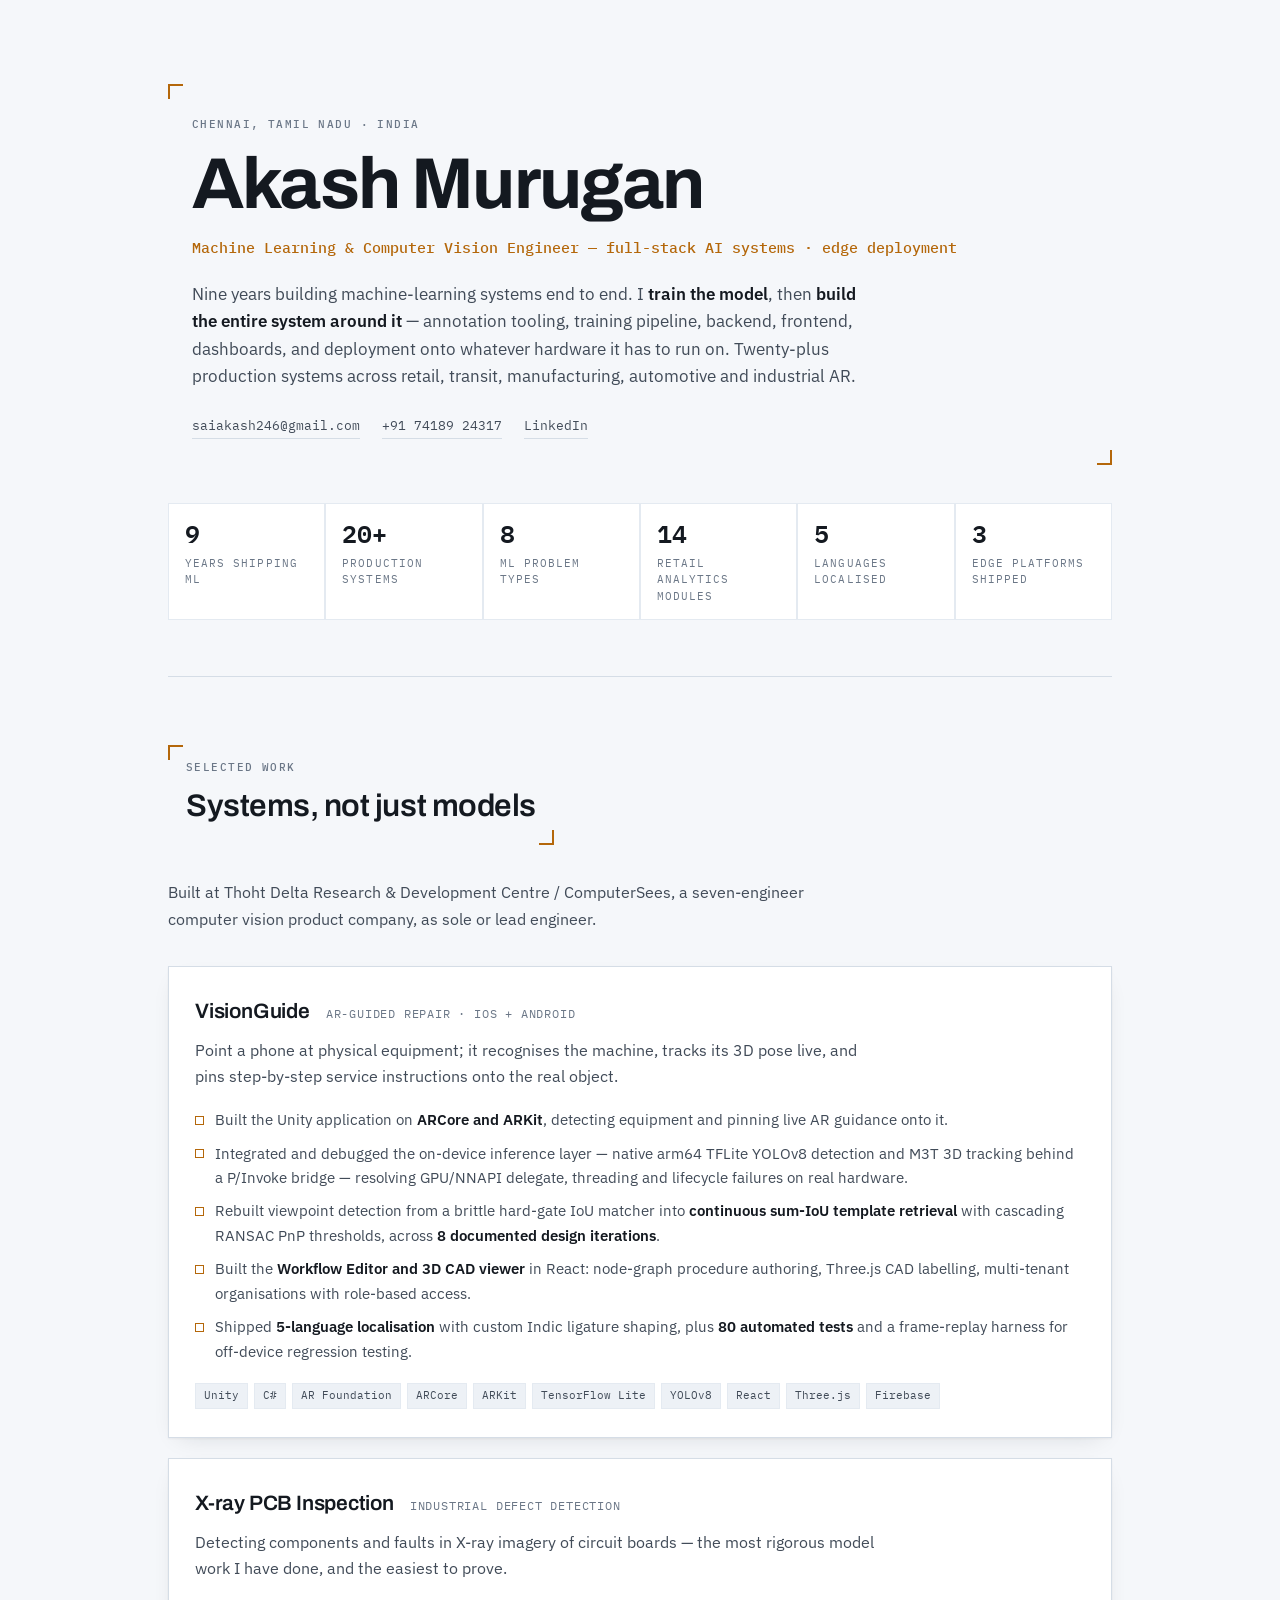
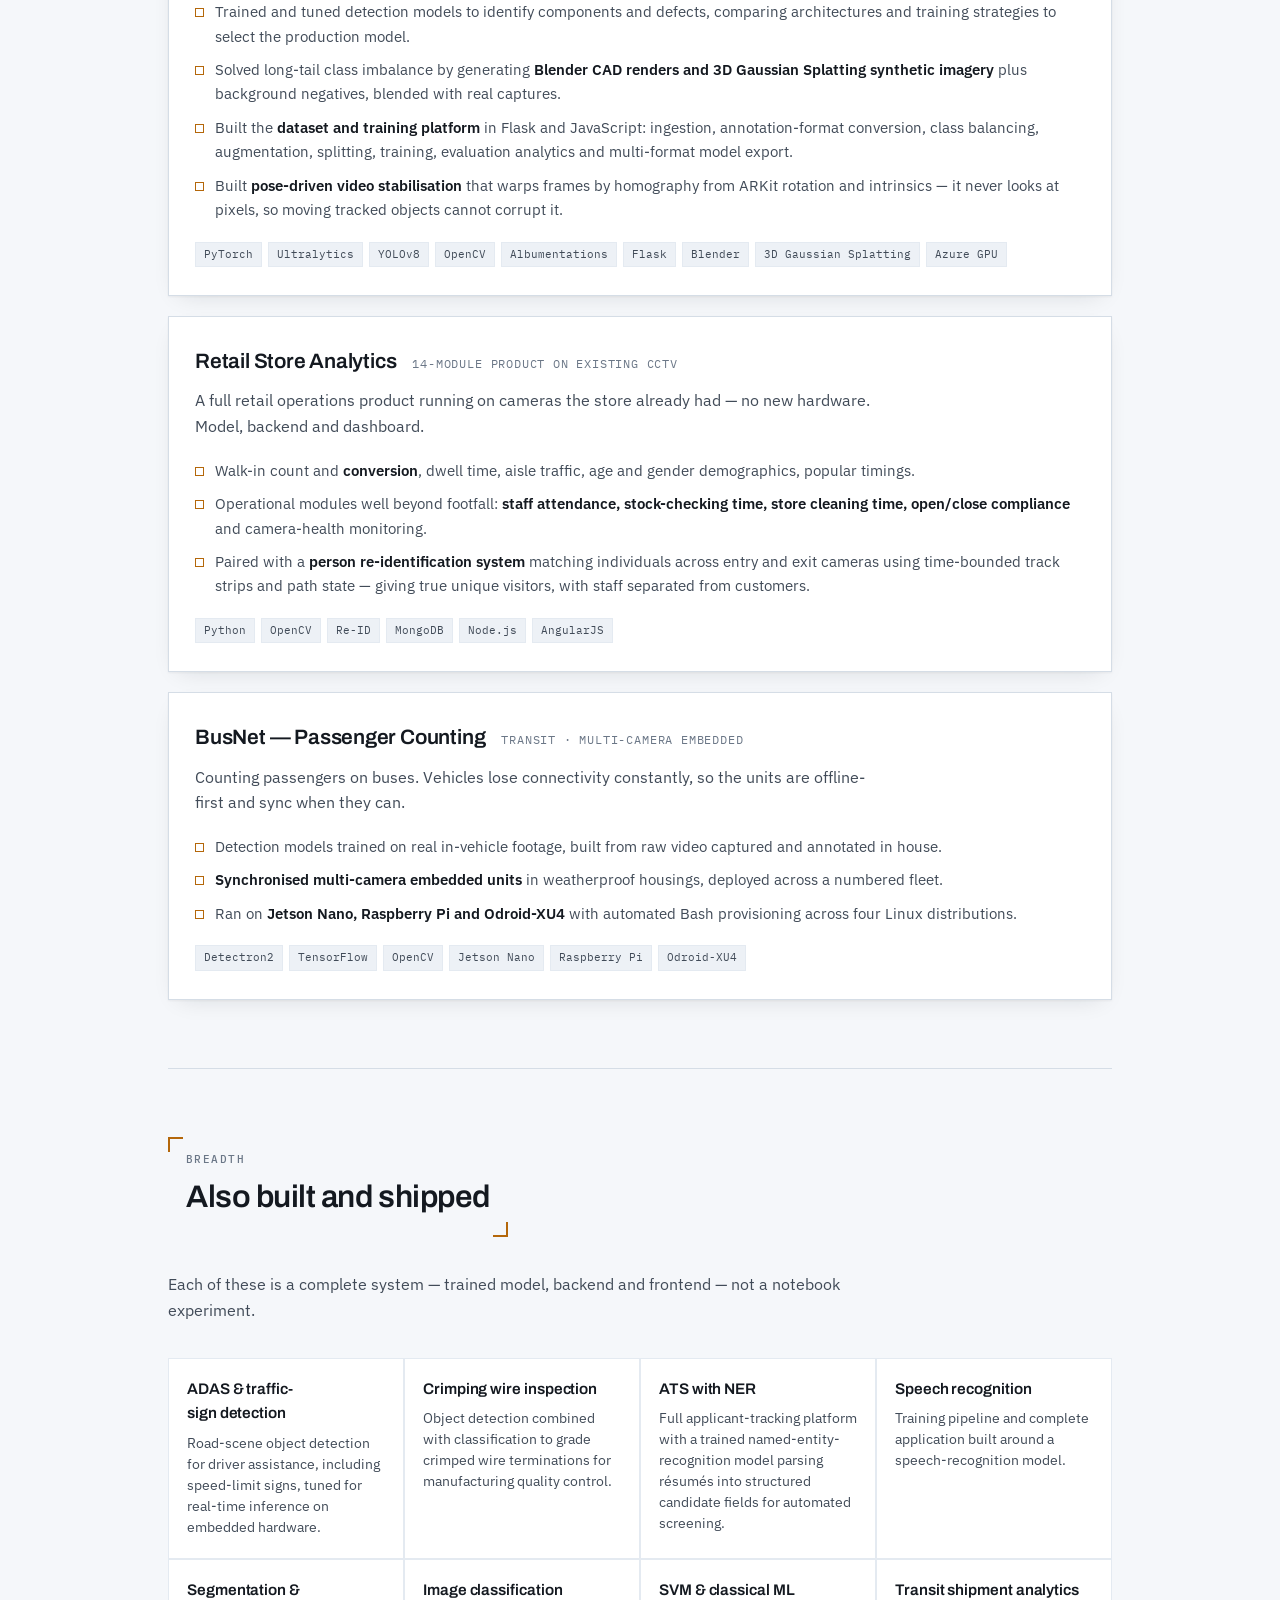
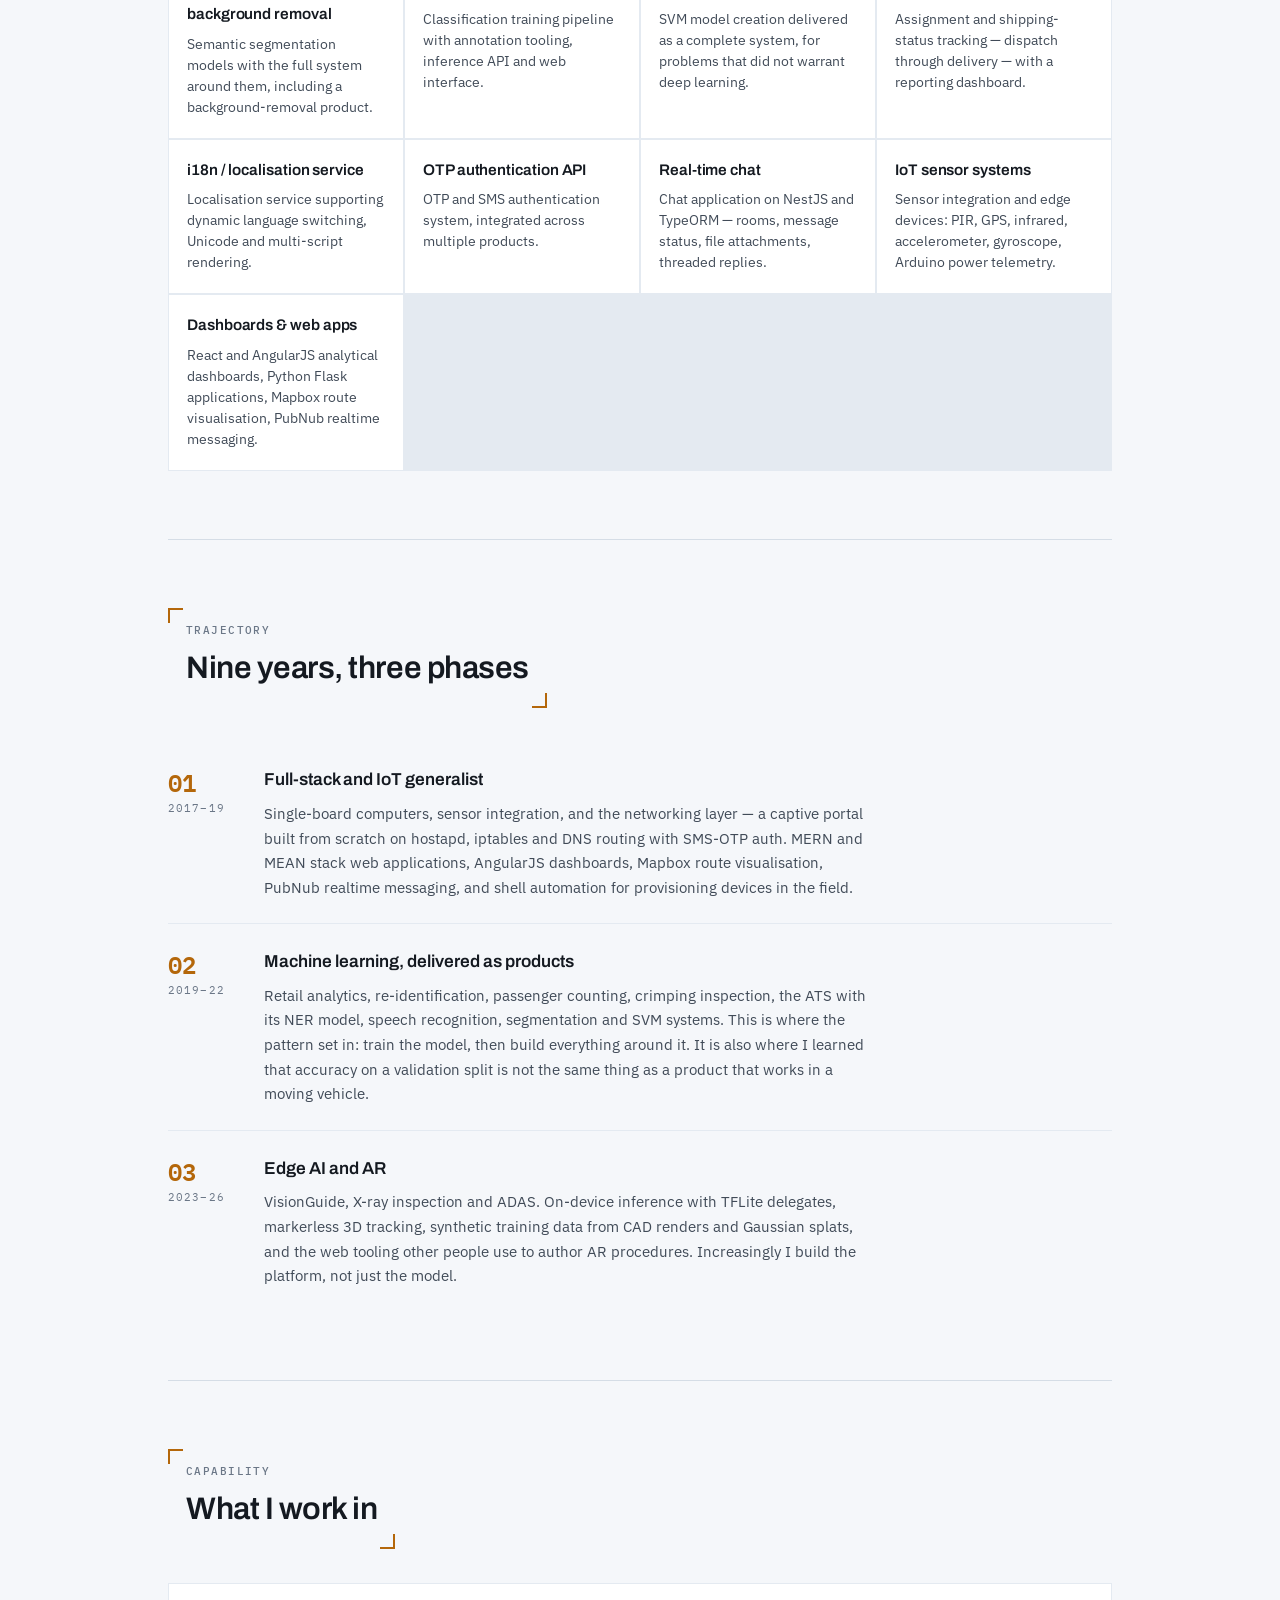
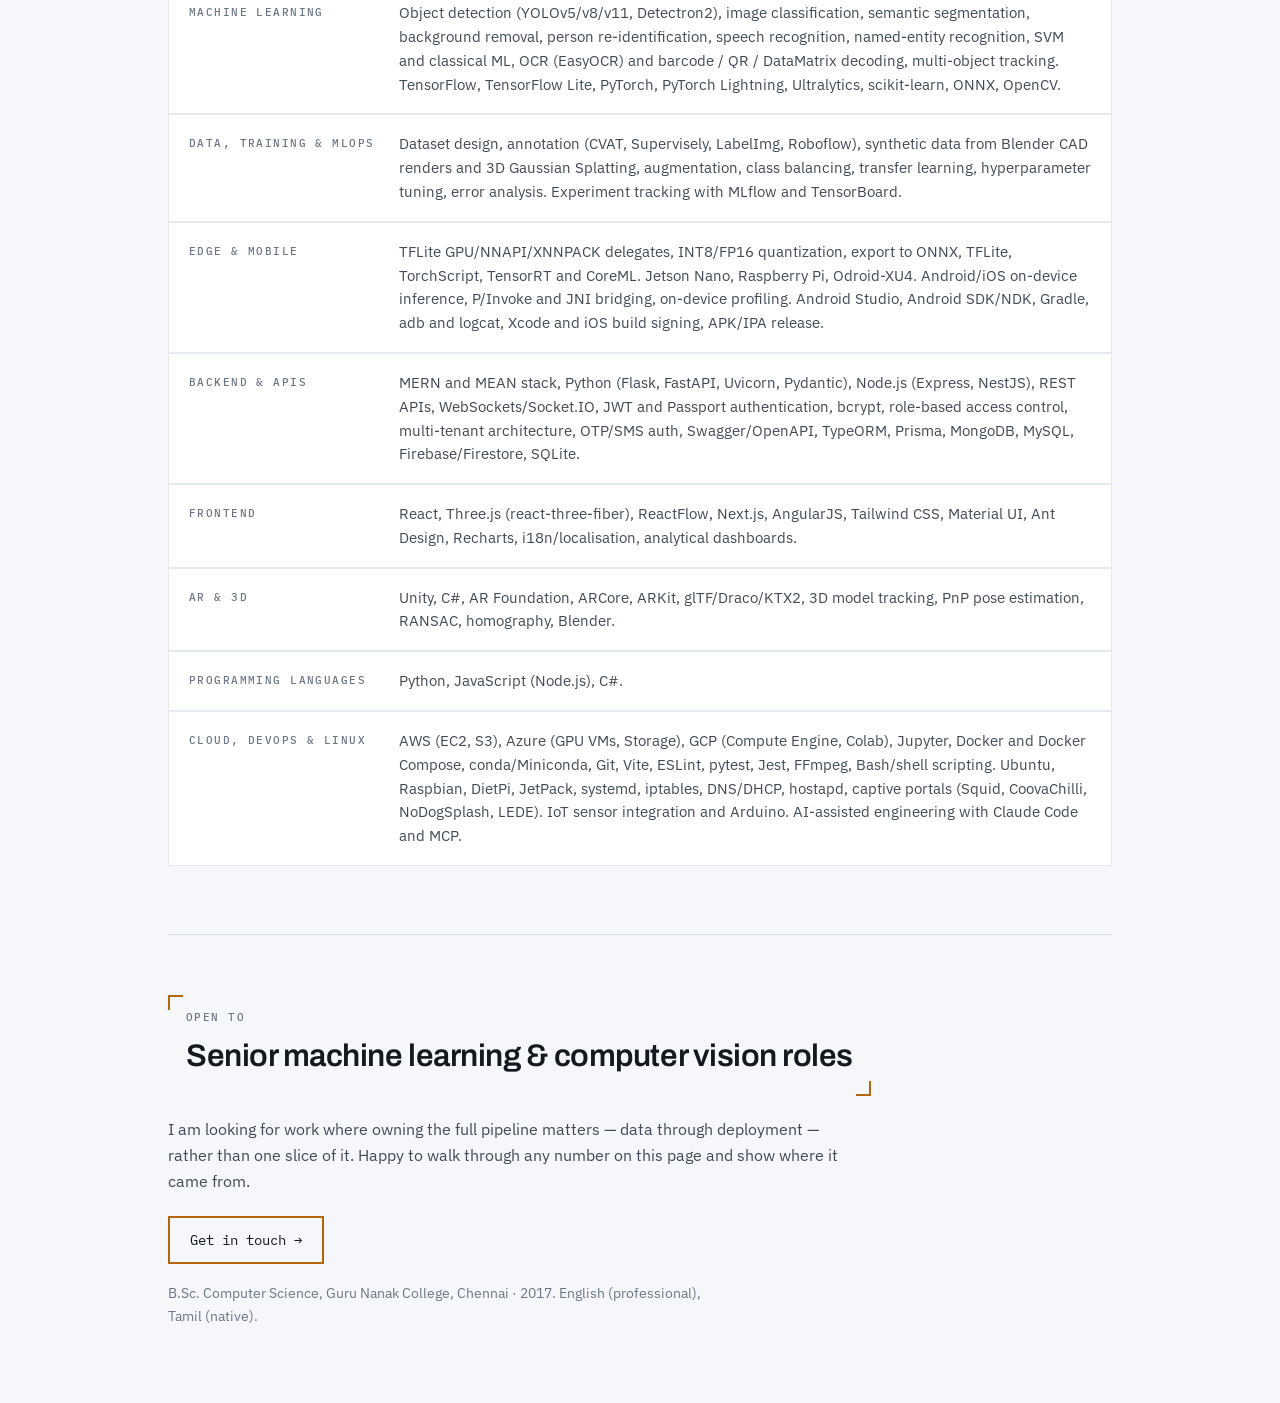
==== index.html @ 946d1d02 "Rename portfolio.html to index.html" ====
<!DOCTYPE html>
<html lang="en">
<head>
<meta charset="utf-8">
<meta name="viewport" content="width=device-width, initial-scale=1">
<title>Akash Murugan — Machine Learning &amp; Computer Vision Engineer</title>
<link rel="preconnect" href="https://fonts.googleapis.com">
<link rel="preconnect" href="https://fonts.gstatic.com" crossorigin>
<link rel="stylesheet" href="https://fonts.googleapis.com/css2?family=Archivo:wght@500;600;700&family=IBM+Plex+Mono:wght@400;500;600&family=IBM+Plex+Sans:wght@400;500;600&display=swap">

<style>
/* ============ TOKENS — light is the base ============ */
:root {
  --ground:      #F5F7FA;
  --surface:     #FFFFFF;
  --surface-2:   #EDF1F6;
  --line:        #D5DDE6;
  --line-soft:   #E4EAF1;
  --ink:         #141920;
  --ink-2:       #414B58;
  --ink-3:       #6B7787;
  --accent:      #B4670A;
  --accent-wash: #FBEEDC;
  --shadow:      0 1px 2px rgba(20,25,32,.05), 0 8px 24px -12px rgba(20,25,32,.16);

  --f-display: "Archivo", "Helvetica Neue", Arial, sans-serif;
  --f-body:    "IBM Plex Sans", "Segoe UI", Helvetica, Arial, sans-serif;
  --f-mono:    "IBM Plex Mono", "SFMono-Regular", Consolas, monospace;

  --measure: 68ch;
  --spine:   1000px;
}
@media (prefers-color-scheme: dark) {
  :root:not([data-theme="light"]) {
    --ground:      #12161C;
    --surface:     #181E26;
    --surface-2:   #1F2731;
    --line:        #2C3743;
    --line-soft:   #232C37;
    --ink:         #E9EDF2;
    --ink-2:       #AFBAC7;
    --ink-3:       #7E8B99;
    --accent:      #F2A13B;
    --accent-wash: #2A2117;
    --shadow:      0 1px 2px rgba(0,0,0,.4), 0 10px 28px -14px rgba(0,0,0,.7);
  }
}
:root[data-theme="dark"] {
  --ground:      #12161C;
  --surface:     #181E26;
  --surface-2:   #1F2731;
  --line:        #2C3743;
  --line-soft:   #232C37;
  --ink:         #E9EDF2;
  --ink-2:       #AFBAC7;
  --ink-3:       #7E8B99;
  --accent:      #F2A13B;
  --accent-wash: #2A2117;
  --shadow:      0 1px 2px rgba(0,0,0,.4), 0 10px 28px -14px rgba(0,0,0,.7);
}

/* ============ BASE ============ */
* { box-sizing: border-box; }
body {
  margin: 0;
  background: var(--ground);
  color: var(--ink);
  font-family: var(--f-body);
  font-size: 16px;
  line-height: 1.6;
  -webkit-font-smoothing: antialiased;
}
.spine { max-width: var(--spine); margin: 0 auto; padding: 0 28px; }
h1, h2, h3, h4 { font-family: var(--f-display); text-wrap: balance; margin: 0; }
p { margin: 0; }
a { color: var(--ink); text-decoration-color: var(--accent); text-underline-offset: 3px; }
a:focus-visible, button:focus-visible, summary:focus-visible {
  outline: 2px solid var(--accent); outline-offset: 3px; border-radius: 2px;
}
.lbl {
  font-family: var(--f-mono); font-size: 11px; font-weight: 500;
  letter-spacing: .13em; text-transform: uppercase; color: var(--ink-3);
}

/* ============ BOUNDING-BOX FRAME (the motif) ============ */
/* Corner brackets, as a detector draws them. */
.bbox { position: relative; }
.bbox::before, .bbox::after {
  content: ""; position: absolute; width: 13px; height: 13px; pointer-events: none;
  border: 2px solid var(--accent);
}
.bbox::before { top: 0; left: 0; border-right: 0; border-bottom: 0; }
.bbox::after  { bottom: 0; right: 0; border-left: 0; border-top: 0; }

/* ============ HERO ============ */
header.hero { padding: 84px 0 56px; border-bottom: 1px solid var(--line); }
.hero-frame { padding: 26px 24px; }
.hero h1 {
  font-size: clamp(2.6rem, 7vw, 4.5rem); font-weight: 700; line-height: 1.02;
  letter-spacing: -.025em; margin: 12px 0 0;
}
.hero .role {
  font-family: var(--f-mono); font-size: clamp(.82rem, 1.8vw, .95rem);
  color: var(--accent); font-weight: 500; margin-top: 14px;
}
.hero .thesis {
  max-width: var(--measure); margin-top: 22px; font-size: 1.06rem; color: var(--ink-2);
}
.hero .thesis strong { color: var(--ink); font-weight: 600; }
.contactbar {
  display: flex; flex-wrap: wrap; gap: 8px 22px; margin-top: 26px;
  font-family: var(--f-mono); font-size: .8rem;
}
.contactbar a { color: var(--ink-2); text-decoration: none;
  border-bottom: 1px solid var(--line); padding-bottom: 2px; }
.contactbar a:hover { color: var(--accent); border-bottom-color: var(--accent); }

/* ============ DETECTION STRIP ============ */
.detections {
  display: grid; grid-template-columns: repeat(auto-fit, minmax(148px, 1fr));
  gap: 2px; margin-top: 38px; background: var(--line-soft);
  border: 1px solid var(--line-soft);
}
.det { background: var(--surface); padding: 16px 16px 14px; }
.det .v {
  font-family: var(--f-mono); font-size: 1.55rem; font-weight: 600;
  color: var(--ink); font-variant-numeric: tabular-nums; line-height: 1.1;
}
.det .k { font-family: var(--f-mono); font-size: 10.5px; letter-spacing: .1em;
  text-transform: uppercase; color: var(--ink-3); margin-top: 7px; }

/* ============ SECTIONS ============ */
section { padding: 68px 0; border-bottom: 1px solid var(--line); }
.sechead { padding: 14px 18px; display: inline-block; margin-bottom: 34px; }
.sechead h2 {
  font-size: clamp(1.4rem, 3.4vw, 1.95rem); font-weight: 600; letter-spacing: -.015em;
}
.sechead .lbl { display: block; margin-bottom: 5px; }
.lede { max-width: var(--measure); color: var(--ink-2); margin-bottom: 34px; font-size: 1.02rem; }

/* ============ PRODUCT CASES ============ */
.cases { display: grid; gap: 20px; }
.case {
  background: var(--surface); border: 1px solid var(--line);
  padding: 28px 26px; box-shadow: var(--shadow);
}
.case-top { display: flex; flex-wrap: wrap; align-items: baseline; gap: 10px 16px; }
.case h3 { font-size: 1.3rem; font-weight: 600; letter-spacing: -.01em; }
.case .era {
  font-family: var(--f-mono); font-size: .72rem; color: var(--ink-3);
  letter-spacing: .07em; text-transform: uppercase;
}
.case .what { color: var(--ink-2); margin-top: 10px; max-width: var(--measure); }
.case ul { margin: 18px 0 0; padding: 0; list-style: none; display: grid; gap: 9px; }
.case li { position: relative; padding-left: 20px; color: var(--ink-2); font-size: .955rem; }
.case li::before {
  content: ""; position: absolute; left: 0; top: .58em;
  width: 7px; height: 7px; border: 1.5px solid var(--accent);
}
.case li b { color: var(--ink); font-weight: 600; }
.stack { display: flex; flex-wrap: wrap; gap: 6px; margin-top: 20px; }
.chip {
  font-family: var(--f-mono); font-size: 11px; color: var(--ink-2);
  background: var(--surface-2); border: 1px solid var(--line-soft);
  padding: 3px 8px; white-space: nowrap;
}

/* ============ SYSTEMS GRID (breadth) ============ */
.grid-sys {
  display: grid; grid-template-columns: repeat(auto-fill, minmax(232px, 1fr));
  gap: 2px; background: var(--line-soft); border: 1px solid var(--line-soft);
}
.sys { background: var(--surface); padding: 18px 18px 20px; }
.sys h4 { font-size: .96rem; font-weight: 600; letter-spacing: -.005em; }
.sys p { color: var(--ink-2); font-size: .875rem; margin-top: 7px; line-height: 1.5; }

/* ============ TIMELINE (a real sequence — numbering earns its place) ============ */
.phases { display: grid; gap: 0; }
.phase {
  display: grid; grid-template-columns: 74px 1fr; gap: 22px;
  padding: 24px 0; border-top: 1px solid var(--line-soft);
}
.phase:first-child { border-top: 0; }
.phase .idx {
  font-family: var(--f-mono); font-size: 11px; letter-spacing: .1em; color: var(--ink-3);
  padding-top: 4px;
}
.phase .idx b { display: block; font-size: 1.5rem; color: var(--accent); font-weight: 600;
  letter-spacing: 0; line-height: 1; margin-bottom: 6px; }
.phase h3 { font-size: 1.08rem; font-weight: 600; }
.phase p { color: var(--ink-2); margin-top: 7px; max-width: var(--measure); font-size: .96rem; }

/* ============ SKILLS ============ */
.skills { display: grid; gap: 2px; background: var(--line-soft); border: 1px solid var(--line-soft); }
.skrow { background: var(--surface); padding: 17px 20px;
  display: grid; grid-template-columns: 190px 1fr; gap: 20px; }
.skrow .lbl { padding-top: 3px; }
.skrow p { color: var(--ink-2); font-size: .93rem; }
.skrow em { font-style: normal; color: var(--ink-3); }

/* ============ FOOTER ============ */
footer { padding: 60px 0 76px; }
footer .note { color: var(--ink-3); font-size: .88rem; margin-top: 18px; max-width: var(--measure); }
.cta {
  display: inline-block; margin-top: 22px; font-family: var(--f-mono); font-size: .88rem;
  border: 2px solid var(--accent); color: var(--ink); padding: 11px 20px; text-decoration: none;
}
.cta:hover { background: var(--accent-wash); }
.fill { background: #fff2a8; color: #4a3a10; padding: 0 3px; }

@media (max-width: 720px) {
  .skrow { grid-template-columns: 1fr; gap: 7px; }
  .phase { grid-template-columns: 54px 1fr; gap: 14px; }
  header.hero { padding: 52px 0 40px; }
  section { padding: 50px 0; }
}
@media (prefers-reduced-motion: reduce) {
  * { transition: none !important; animation: none !important; }
}
</style>
</head>
<body>

<div class="spine">

<header class="hero">
  <div class="hero-frame bbox">
    <span class="lbl">Chennai, Tamil Nadu · India</span>
    <h1>Akash Murugan</h1>
    <p class="role">Machine Learning &amp; Computer Vision Engineer — full-stack AI systems · edge deployment</p>
    <p class="thesis">
      Nine years building machine-learning systems end to end. I <strong>train the model</strong>, then
      <strong>build the entire system around it</strong> — annotation tooling, training pipeline,
      backend, frontend, dashboards, and deployment onto whatever hardware it has to run on.
      Twenty-plus production systems across retail, transit, manufacturing, automotive and industrial AR.
    </p>
    <nav class="contactbar">
      <a href="mailto:saiakash246@gmail.com">saiakash246@gmail.com</a>
      <a href="tel:+917418924317">+91 74189 24317</a>
      <a href="https://www.linkedin.com/in/akash-murugan-6472aa143/">LinkedIn</a>
    </nav>
  </div>

  <div class="detections">
    <div class="det"><div class="v">9</div><div class="k">Years shipping ML</div></div>
    <div class="det"><div class="v">20+</div><div class="k">Production systems</div></div>
    <div class="det"><div class="v">8</div><div class="k">ML problem types</div></div>
    <div class="det"><div class="v">14</div><div class="k">Retail analytics modules</div></div>
    <div class="det"><div class="v">5</div><div class="k">Languages localised</div></div>
    <div class="det"><div class="v">3</div><div class="k">Edge platforms shipped</div></div>
  </div>
</header>

<section>
  <div class="sechead bbox">
    <span class="lbl">Selected work</span>
    <h2>Systems, not just models</h2>
  </div>
  <p class="lede">
    Built at Thoht Delta Research &amp; Development Centre / ComputerSees, a seven-engineer computer
    vision product company, as sole or lead engineer.
  </p>

  <div class="cases">

    <article class="case">
      <div class="case-top">
        <h3>VisionGuide</h3>
        <span class="era">AR-guided repair · iOS + Android</span>
      </div>
      <p class="what">
        Point a phone at physical equipment; it recognises the machine, tracks its 3D pose live, and
        pins step-by-step service instructions onto the real object.
      </p>
      <ul>
        <li>Built the Unity application on <b>ARCore and ARKit</b>, detecting equipment and pinning live AR guidance onto it.</li>
        <li>Integrated and debugged the on-device inference layer — native arm64 TFLite YOLOv8 detection and M3T 3D tracking behind a P/Invoke bridge — resolving GPU/NNAPI delegate, threading and lifecycle failures on real hardware.</li>
        <li>Rebuilt viewpoint detection from a brittle hard-gate IoU matcher into <b>continuous sum-IoU template retrieval</b> with cascading RANSAC PnP thresholds, across <b>8 documented design iterations</b>.</li>
        <li>Built the <b>Workflow Editor and 3D CAD viewer</b> in React: node-graph procedure authoring, Three.js CAD labelling, multi-tenant organisations with role-based access.</li>
        <li>Shipped <b>5-language localisation</b> with custom Indic ligature shaping, plus <b>80 automated tests</b> and a frame-replay harness for off-device regression testing.</li>
      </ul>
      <div class="stack">
        <span class="chip">Unity</span><span class="chip">C#</span><span class="chip">AR Foundation</span>
        <span class="chip">ARCore</span><span class="chip">ARKit</span><span class="chip">TensorFlow Lite</span>
        <span class="chip">YOLOv8</span><span class="chip">React</span><span class="chip">Three.js</span>
        <span class="chip">Firebase</span>
      </div>
    </article>

    <article class="case">
      <div class="case-top">
        <h3>X-ray PCB Inspection</h3>
        <span class="era">Industrial defect detection</span>
      </div>
      <p class="what">
        Detecting components and faults in X-ray imagery of circuit boards — the most rigorous model
        work I have done, and the easiest to prove.
      </p>
      <ul>
        <li>Trained and tuned detection models to identify components and defects, comparing architectures and training strategies to select the production model.</li>
        <li>Solved long-tail class imbalance by generating <b>Blender CAD renders and 3D Gaussian Splatting synthetic imagery</b> plus background negatives, blended with real captures.</li>
        <li>Built the <b>dataset and training platform</b> in Flask and JavaScript: ingestion, annotation-format conversion, class balancing, augmentation, splitting, training, evaluation analytics and multi-format model export.</li>
        <li>Built <b>pose-driven video stabilisation</b> that warps frames by homography from ARKit rotation and intrinsics — it never looks at pixels, so moving tracked objects cannot corrupt it.</li>
      </ul>
      <div class="stack">
        <span class="chip">PyTorch</span><span class="chip">Ultralytics</span><span class="chip">YOLOv8</span>
        <span class="chip">OpenCV</span><span class="chip">Albumentations</span><span class="chip">Flask</span>
        <span class="chip">Blender</span><span class="chip">3D Gaussian Splatting</span><span class="chip">Azure GPU</span>
      </div>
    </article>

    <article class="case">
      <div class="case-top">
        <h3>Retail Store Analytics</h3>
        <span class="era">14-module product on existing CCTV</span>
      </div>
      <p class="what">
        A full retail operations product running on cameras the store already had — no new hardware.
        Model, backend and dashboard.
      </p>
      <ul>
        <li>Walk-in count and <b>conversion</b>, dwell time, aisle traffic, age and gender demographics, popular timings.</li>
        <li>Operational modules well beyond footfall: <b>staff attendance, stock-checking time, store cleaning time, open/close compliance</b> and camera-health monitoring.</li>
        <li>Paired with a <b>person re-identification system</b> matching individuals across entry and exit cameras using time-bounded track strips and path state — giving true unique visitors, with staff separated from customers.</li>
      </ul>
      <div class="stack">
        <span class="chip">Python</span><span class="chip">OpenCV</span><span class="chip">Re-ID</span>
        <span class="chip">MongoDB</span><span class="chip">Node.js</span><span class="chip">AngularJS</span>
      </div>
    </article>

    <article class="case">
      <div class="case-top">
        <h3>BusNet — Passenger Counting</h3>
        <span class="era">Transit · multi-camera embedded</span>
      </div>
      <p class="what">
        Counting passengers on buses. Vehicles lose connectivity constantly, so the units are offline-first and sync when they can.
      </p>
      <ul>
        <li>Detection models trained on real in-vehicle footage, built from raw video captured and annotated in house.</li>
        <li><b>Synchronised multi-camera embedded units</b> in weatherproof housings, deployed across a numbered fleet.</li>
        <li>Ran on <b>Jetson Nano, Raspberry Pi and Odroid-XU4</b> with automated Bash provisioning across four Linux distributions.</li>
      </ul>
      <div class="stack">
        <span class="chip">Detectron2</span><span class="chip">TensorFlow</span><span class="chip">OpenCV</span>
        <span class="chip">Jetson Nano</span><span class="chip">Raspberry Pi</span><span class="chip">Odroid-XU4</span>
      </div>
    </article>

  </div>
</section>

<section>
  <div class="sechead bbox">
    <span class="lbl">Breadth</span>
    <h2>Also built and shipped</h2>
  </div>
  <p class="lede">
    Each of these is a complete system — trained model, backend and frontend — not a notebook experiment.
  </p>
  <div class="grid-sys">
    <div class="sys"><h4>ADAS &amp; traffic-sign detection</h4><p>Road-scene object detection for driver assistance, including speed-limit signs, tuned for real-time inference on embedded hardware.</p></div>
    <div class="sys"><h4>Crimping wire inspection</h4><p>Object detection combined with classification to grade crimped wire terminations for manufacturing quality control.</p></div>
    <div class="sys"><h4>ATS with NER</h4><p>Full applicant-tracking platform with a trained named-entity-recognition model parsing résumés into structured candidate fields for automated screening.</p></div>
    <div class="sys"><h4>Speech recognition</h4><p>Training pipeline and complete application built around a speech-recognition model.</p></div>
    <div class="sys"><h4>Segmentation &amp; background removal</h4><p>Semantic segmentation models with the full system around them, including a background-removal product.</p></div>
    <div class="sys"><h4>Image classification</h4><p>Classification training pipeline with annotation tooling, inference API and web interface.</p></div>
    <div class="sys"><h4>SVM &amp; classical ML</h4><p>SVM model creation delivered as a complete system, for problems that did not warrant deep learning.</p></div>
    <div class="sys"><h4>Transit shipment analytics</h4><p>Assignment and shipping-status tracking — dispatch through delivery — with a reporting dashboard.</p></div>
    <div class="sys"><h4>i18n / localisation service</h4><p>Localisation service supporting dynamic language switching, Unicode and multi-script rendering.</p></div>
    <div class="sys"><h4>OTP authentication API</h4><p>OTP and SMS authentication system, integrated across multiple products.</p></div>
    <div class="sys"><h4>Real-time chat</h4><p>Chat application on NestJS and TypeORM — rooms, message status, file attachments, threaded replies.</p></div>
    <div class="sys"><h4>IoT sensor systems</h4><p>Sensor integration and edge devices: PIR, GPS, infrared, accelerometer, gyroscope, Arduino power telemetry.</p></div>
    <div class="sys"><h4>Dashboards &amp; web apps</h4><p>React and AngularJS analytical dashboards, Python Flask applications, Mapbox route visualisation, PubNub realtime messaging.</p></div>
  </div>
</section>

<section>
  <div class="sechead bbox">
    <span class="lbl">Trajectory</span>
    <h2>Nine years, three phases</h2>
  </div>
  <div class="phases">
    <div class="phase">
      <div class="idx"><b>01</b>2017–19</div>
      <div>
        <h3>Full-stack and IoT generalist</h3>
        <p>
          Single-board computers, sensor integration, and the networking layer — a captive portal built
          from scratch on hostapd, iptables and DNS routing with SMS-OTP auth. MERN and MEAN stack web applications,
          AngularJS dashboards, Mapbox route visualisation, PubNub realtime messaging, and shell
          automation for provisioning devices in the field.
        </p>
      </div>
    </div>
    <div class="phase">
      <div class="idx"><b>02</b>2019–22</div>
      <div>
        <h3>Machine learning, delivered as products</h3>
        <p>
          Retail analytics, re-identification, passenger counting, crimping inspection, the ATS with its
          NER model, speech recognition, segmentation and SVM systems. This is where the pattern set in:
          train the model, then build everything around it. It is also where I learned that accuracy on
          a validation split is not the same thing as a product that works in a moving vehicle.
        </p>
      </div>
    </div>
    <div class="phase">
      <div class="idx"><b>03</b>2023–26</div>
      <div>
        <h3>Edge AI and AR</h3>
        <p>
          VisionGuide, X-ray inspection and ADAS. On-device inference with TFLite delegates, markerless
          3D tracking, synthetic training data from CAD renders and Gaussian splats, and the web tooling
          other people use to author AR procedures. Increasingly I build the platform, not just the model.
        </p>
      </div>
    </div>
  </div>
</section>

<section>
  <div class="sechead bbox">
    <span class="lbl">Capability</span>
    <h2>What I work in</h2>
  </div>
  <div class="skills">
    <div class="skrow">
      <span class="lbl">Machine learning</span>
      <p>Object detection (YOLOv5/v8/v11, Detectron2), image classification, semantic segmentation, background removal, person re-identification, speech recognition, named-entity recognition, SVM and classical ML, OCR (EasyOCR) and barcode / QR / DataMatrix decoding, multi-object tracking. TensorFlow, TensorFlow Lite, PyTorch, PyTorch Lightning, Ultralytics, scikit-learn, ONNX, OpenCV.</p>
    </div>
    <div class="skrow">
      <span class="lbl">Data, training &amp; MLOps</span>
      <p>Dataset design, annotation (CVAT, Supervisely, LabelImg, Roboflow), synthetic data from Blender CAD renders and 3D Gaussian Splatting, augmentation, class balancing, transfer learning, hyperparameter tuning, error analysis. Experiment tracking with MLflow and TensorBoard.</p>
    </div>
    <div class="skrow">
      <span class="lbl">Edge &amp; mobile</span>
      <p>TFLite GPU/NNAPI/XNNPACK delegates, INT8/FP16 quantization, export to ONNX, TFLite, TorchScript, TensorRT and CoreML. Jetson Nano, Raspberry Pi, Odroid-XU4. Android/iOS on-device inference, P/Invoke and JNI bridging, on-device profiling. Android Studio, Android SDK/NDK, Gradle, adb and logcat, Xcode and iOS build signing, APK/IPA release.</p>
    </div>
    <div class="skrow">
      <span class="lbl">Backend &amp; APIs</span>
      <p>MERN and MEAN stack, Python (Flask, FastAPI, Uvicorn, Pydantic), Node.js (Express, NestJS), REST APIs, WebSockets/Socket.IO, JWT and Passport authentication, bcrypt, role-based access control, multi-tenant architecture, OTP/SMS auth, Swagger/OpenAPI, TypeORM, Prisma, MongoDB, MySQL, Firebase/Firestore, SQLite.</p>
    </div>
    <div class="skrow">
      <span class="lbl">Frontend</span>
      <p>React, Three.js (react-three-fiber), ReactFlow, Next.js, AngularJS, Tailwind CSS, Material UI, Ant Design, Recharts, i18n/localisation, analytical dashboards.</p>
    </div>
    <div class="skrow">
      <span class="lbl">AR &amp; 3D</span>
      <p>Unity, C#, AR Foundation, ARCore, ARKit, glTF/Draco/KTX2, 3D model tracking, PnP pose estimation, RANSAC, homography, Blender.</p>
    </div>
    <div class="skrow">
      <span class="lbl">Programming languages</span>
      <p>Python, JavaScript (Node.js), C#.</p>
    </div>
    <div class="skrow">
      <span class="lbl">Cloud, DevOps &amp; Linux</span>
      <p>AWS (EC2, S3), Azure (GPU VMs, Storage), GCP (Compute Engine, Colab), Jupyter, Docker and Docker Compose, conda/Miniconda, Git, Vite, ESLint, pytest, Jest, FFmpeg, Bash/shell scripting. Ubuntu, Raspbian, DietPi, JetPack, systemd, iptables, DNS/DHCP, hostapd, captive portals (Squid, CoovaChilli, NoDogSplash, LEDE). IoT sensor integration and Arduino. AI-assisted engineering with Claude Code and MCP.</p>
    </div>
  </div>
</section>

<footer>
  <div class="sechead bbox" style="margin-bottom:20px">
    <span class="lbl">Open to</span>
    <h2>Senior machine learning &amp; computer vision roles</h2>
  </div>
  <p class="lede" style="margin-bottom:0">
    I am looking for work where owning the full pipeline matters — data through deployment — rather
    than one slice of it. Happy to walk through any number on this page and show where it came from.
  </p>
  <a class="cta" href="mailto:saiakash246@gmail.com?subject=Machine%20Learning%20role">Get in touch →</a>
  <p class="note">
    B.Sc. Computer Science, Guru Nanak College, Chennai · 2017. English (professional), Tamil (native).
  </p>
</footer>

</div>

</body>
</html>
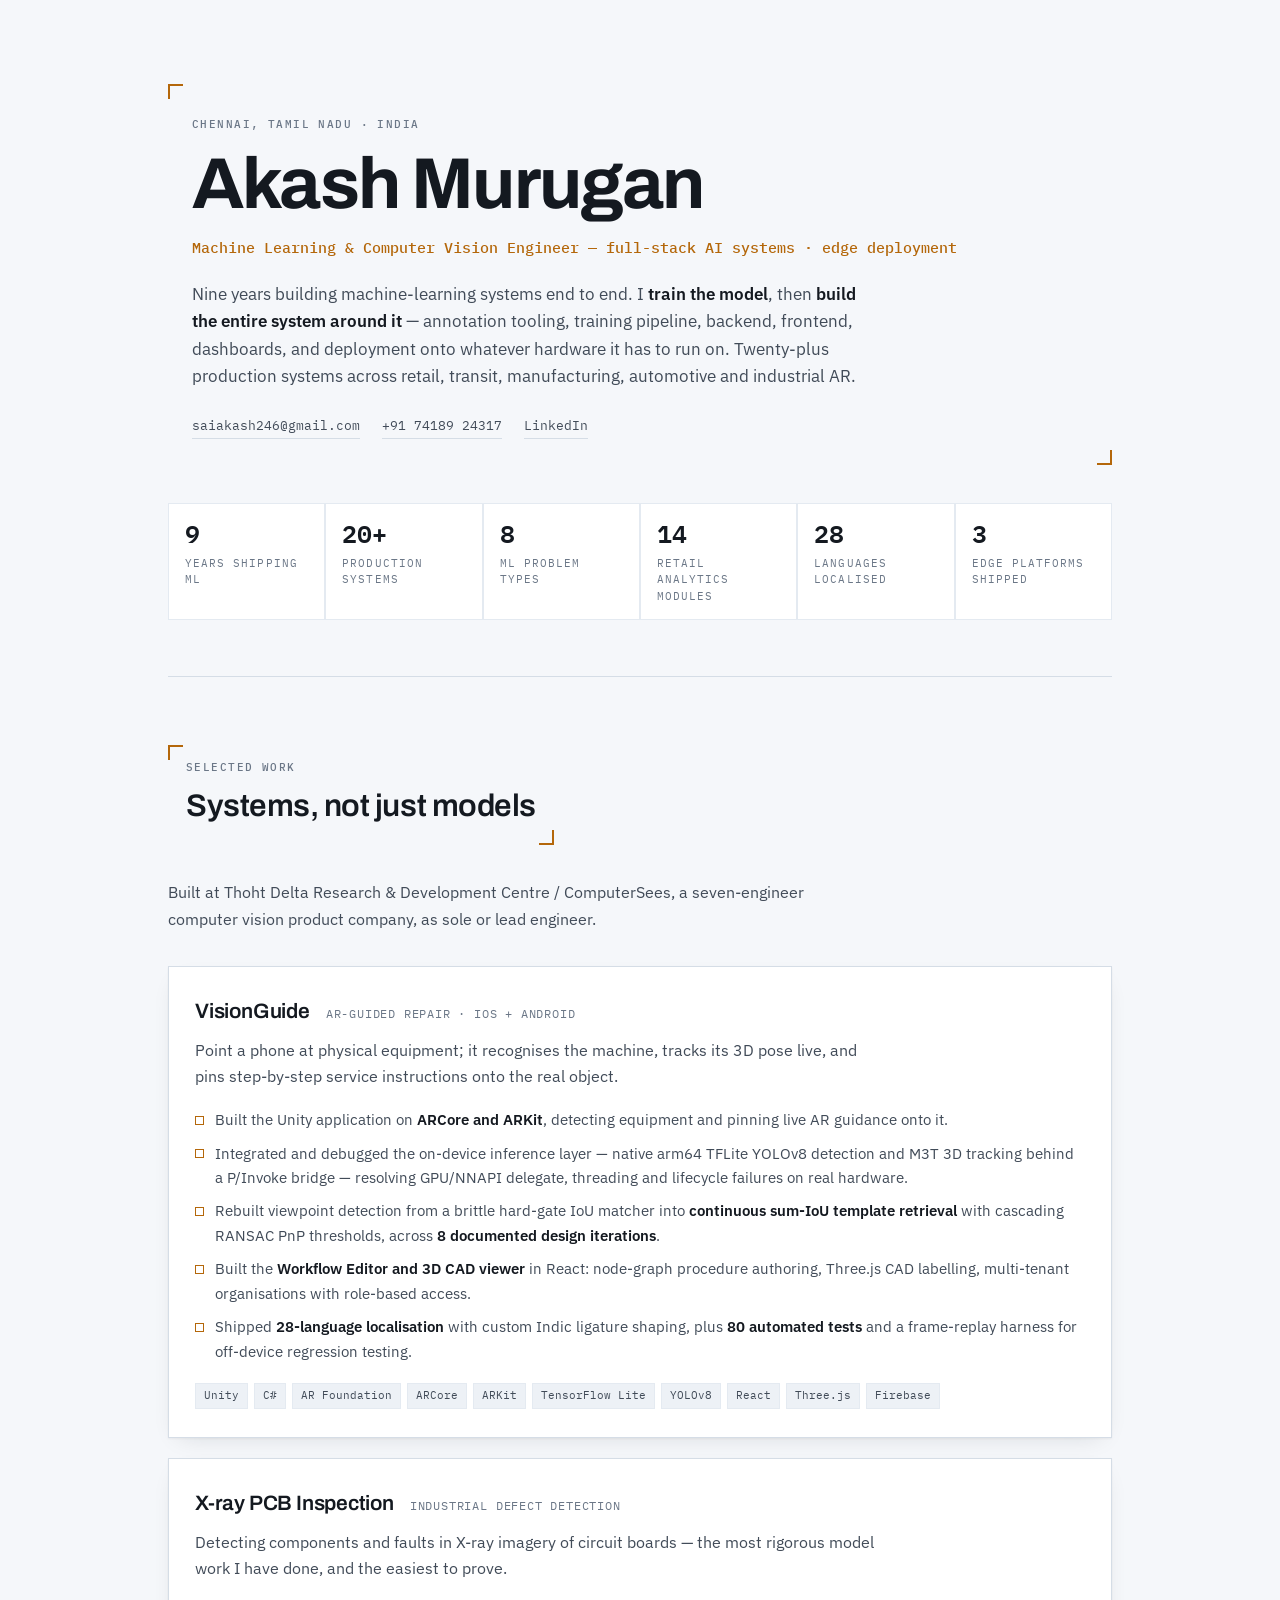
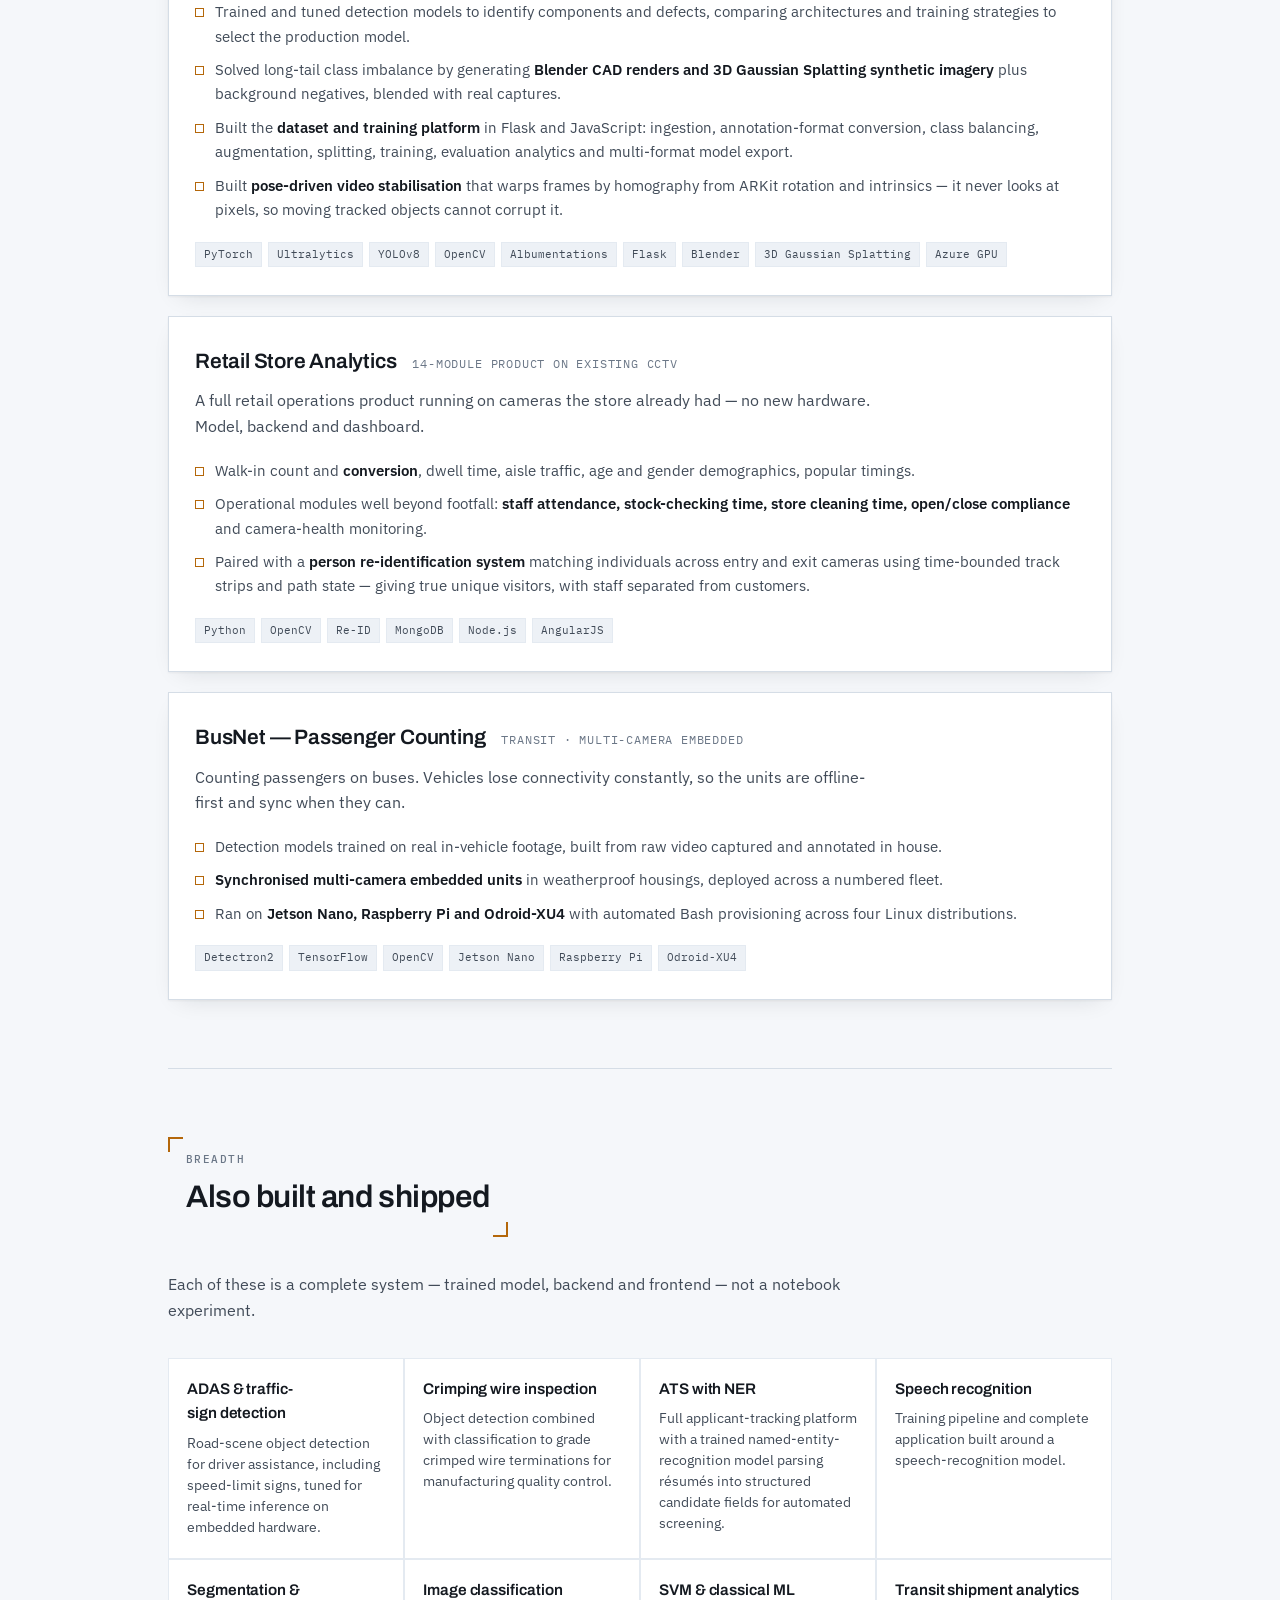
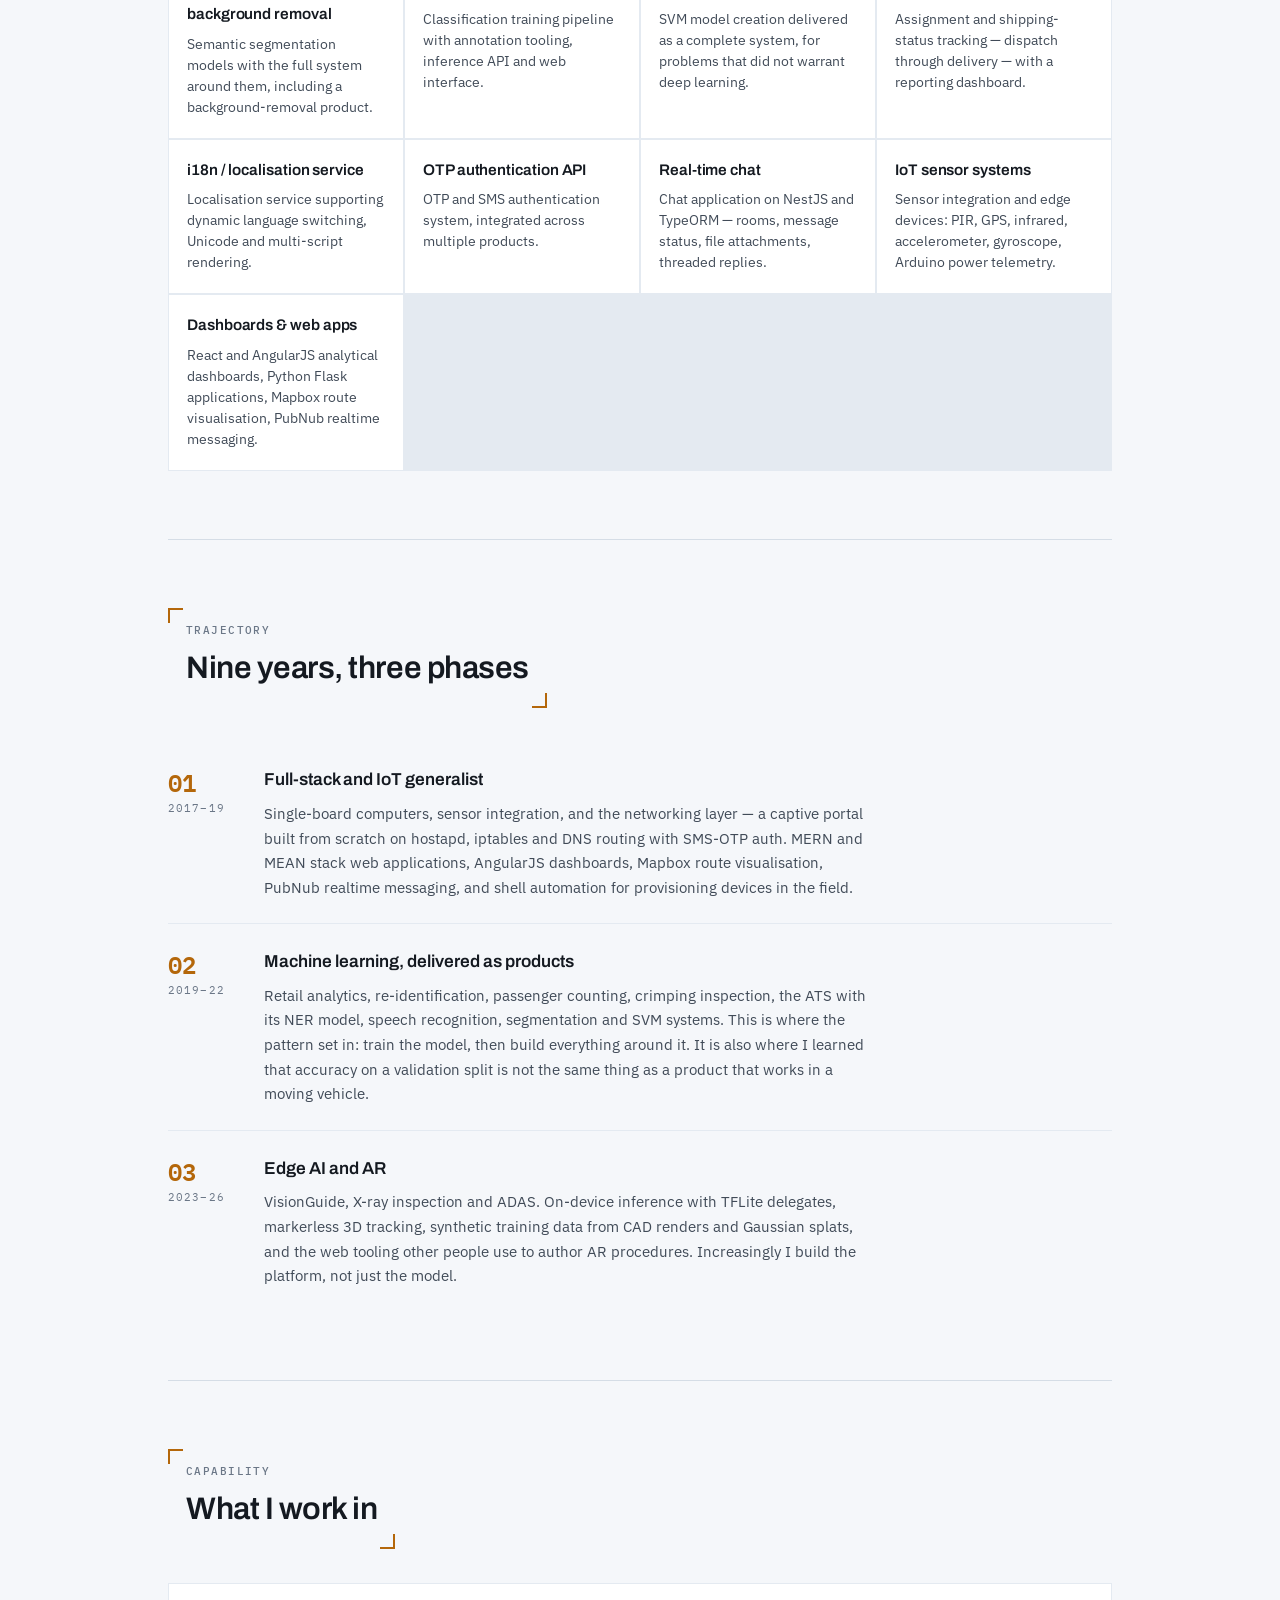
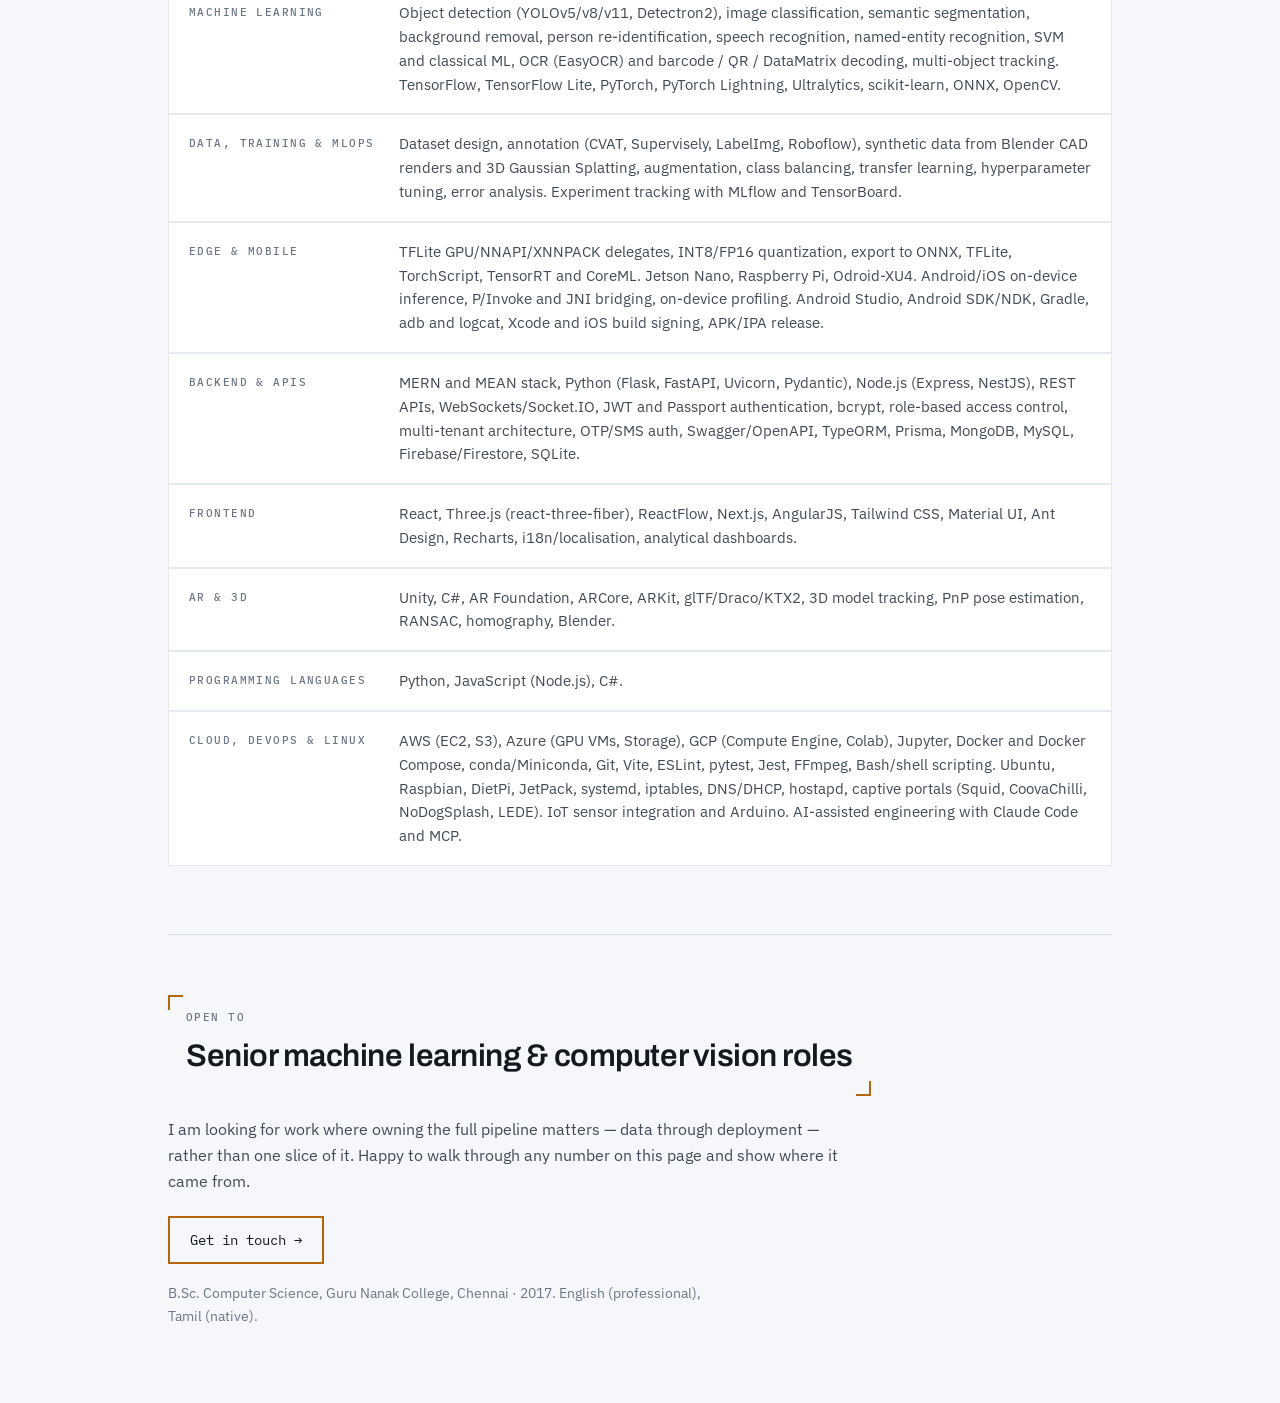
==== commit 0e1abf80: "Update index.html" ====
--- a/index.html
+++ b/index.html
@@ -246,7 +246,7 @@
     <div class="det"><div class="v">20+</div><div class="k">Production systems</div></div>
     <div class="det"><div class="v">8</div><div class="k">ML problem types</div></div>
     <div class="det"><div class="v">14</div><div class="k">Retail analytics modules</div></div>
-    <div class="det"><div class="v">5</div><div class="k">Languages localised</div></div>
+    <div class="det"><div class="v">28</div><div class="k">Languages localised</div></div>
     <div class="det"><div class="v">3</div><div class="k">Edge platforms shipped</div></div>
   </div>
 </header>
@@ -277,7 +277,7 @@
         <li>Integrated and debugged the on-device inference layer — native arm64 TFLite YOLOv8 detection and M3T 3D tracking behind a P/Invoke bridge — resolving GPU/NNAPI delegate, threading and lifecycle failures on real hardware.</li>
         <li>Rebuilt viewpoint detection from a brittle hard-gate IoU matcher into <b>continuous sum-IoU template retrieval</b> with cascading RANSAC PnP thresholds, across <b>8 documented design iterations</b>.</li>
         <li>Built the <b>Workflow Editor and 3D CAD viewer</b> in React: node-graph procedure authoring, Three.js CAD labelling, multi-tenant organisations with role-based access.</li>
-        <li>Shipped <b>5-language localisation</b> with custom Indic ligature shaping, plus <b>80 automated tests</b> and a frame-replay harness for off-device regression testing.</li>
+        <li>Shipped <b>28-language localisation</b> with custom Indic ligature shaping, plus <b>80 automated tests</b> and a frame-replay harness for off-device regression testing.</li>
       </ul>
       <div class="stack">
         <span class="chip">Unity</span><span class="chip">C#</span><span class="chip">AR Foundation</span>
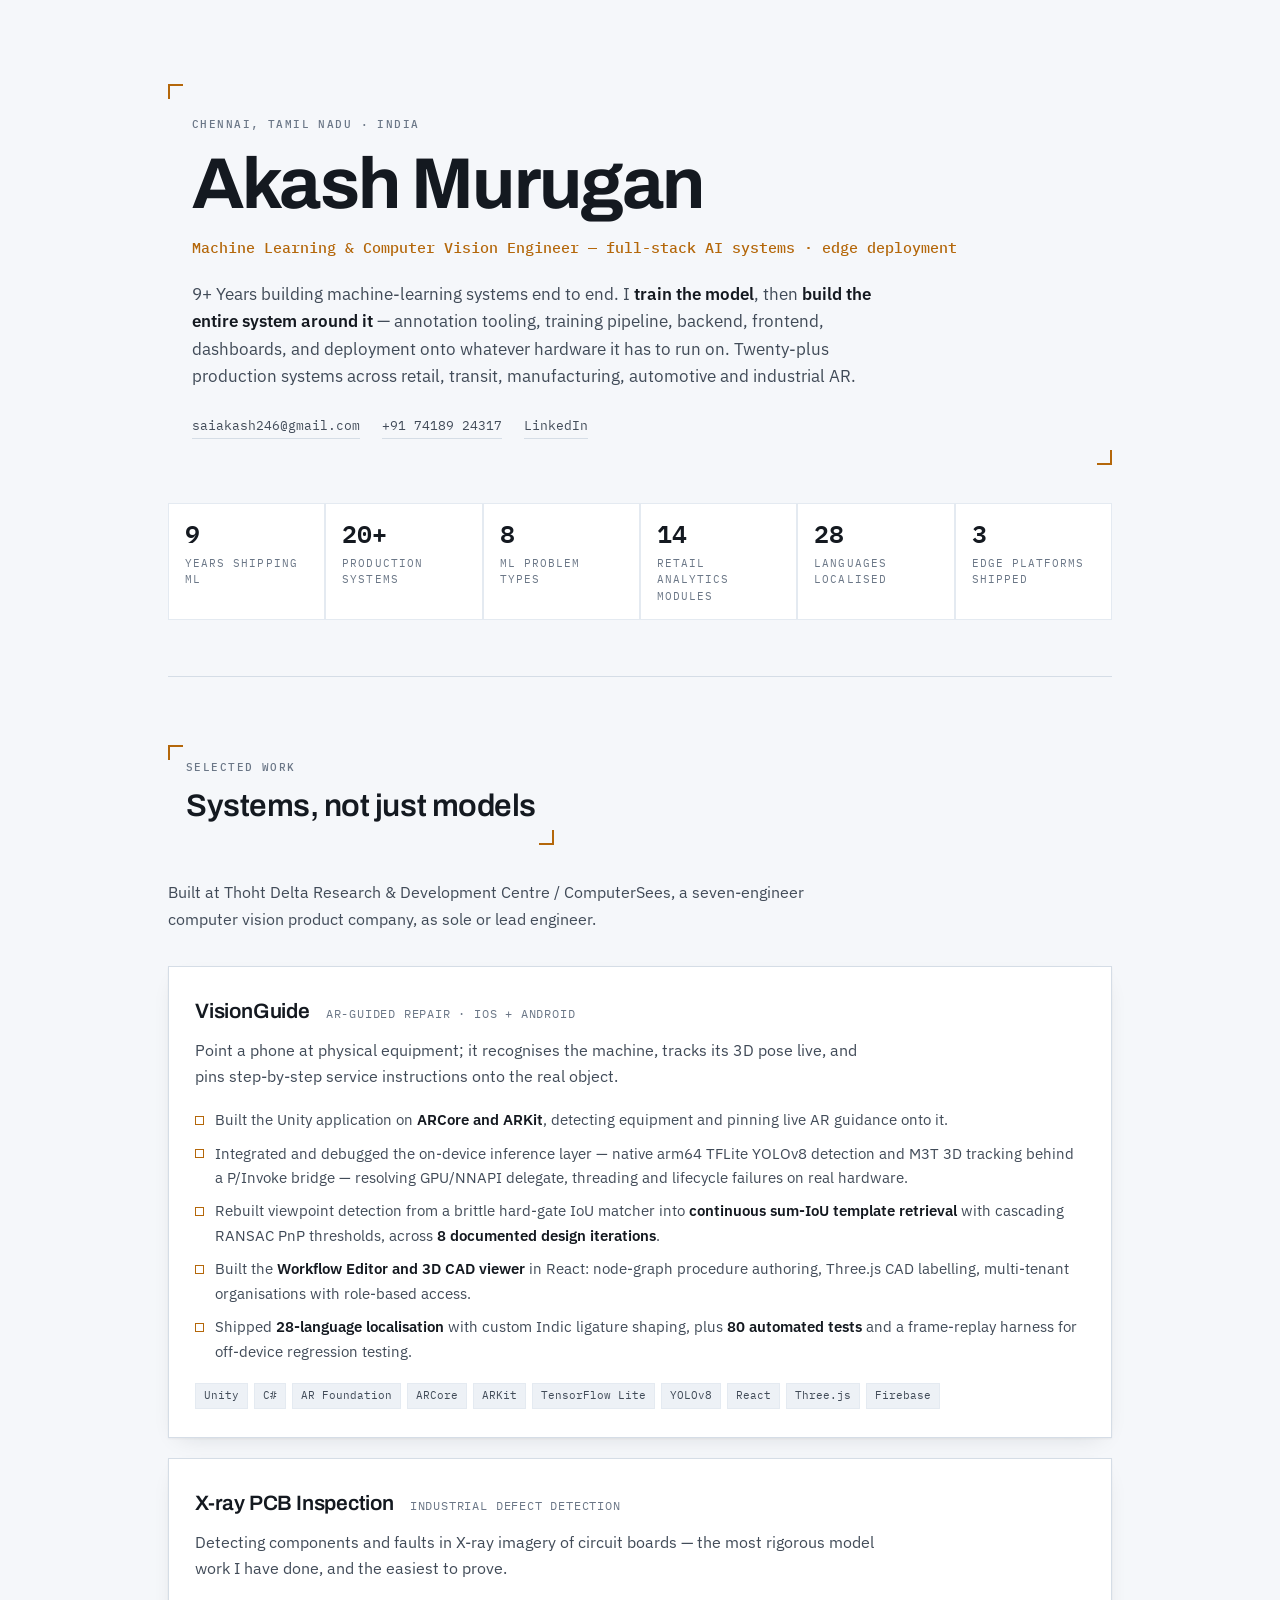
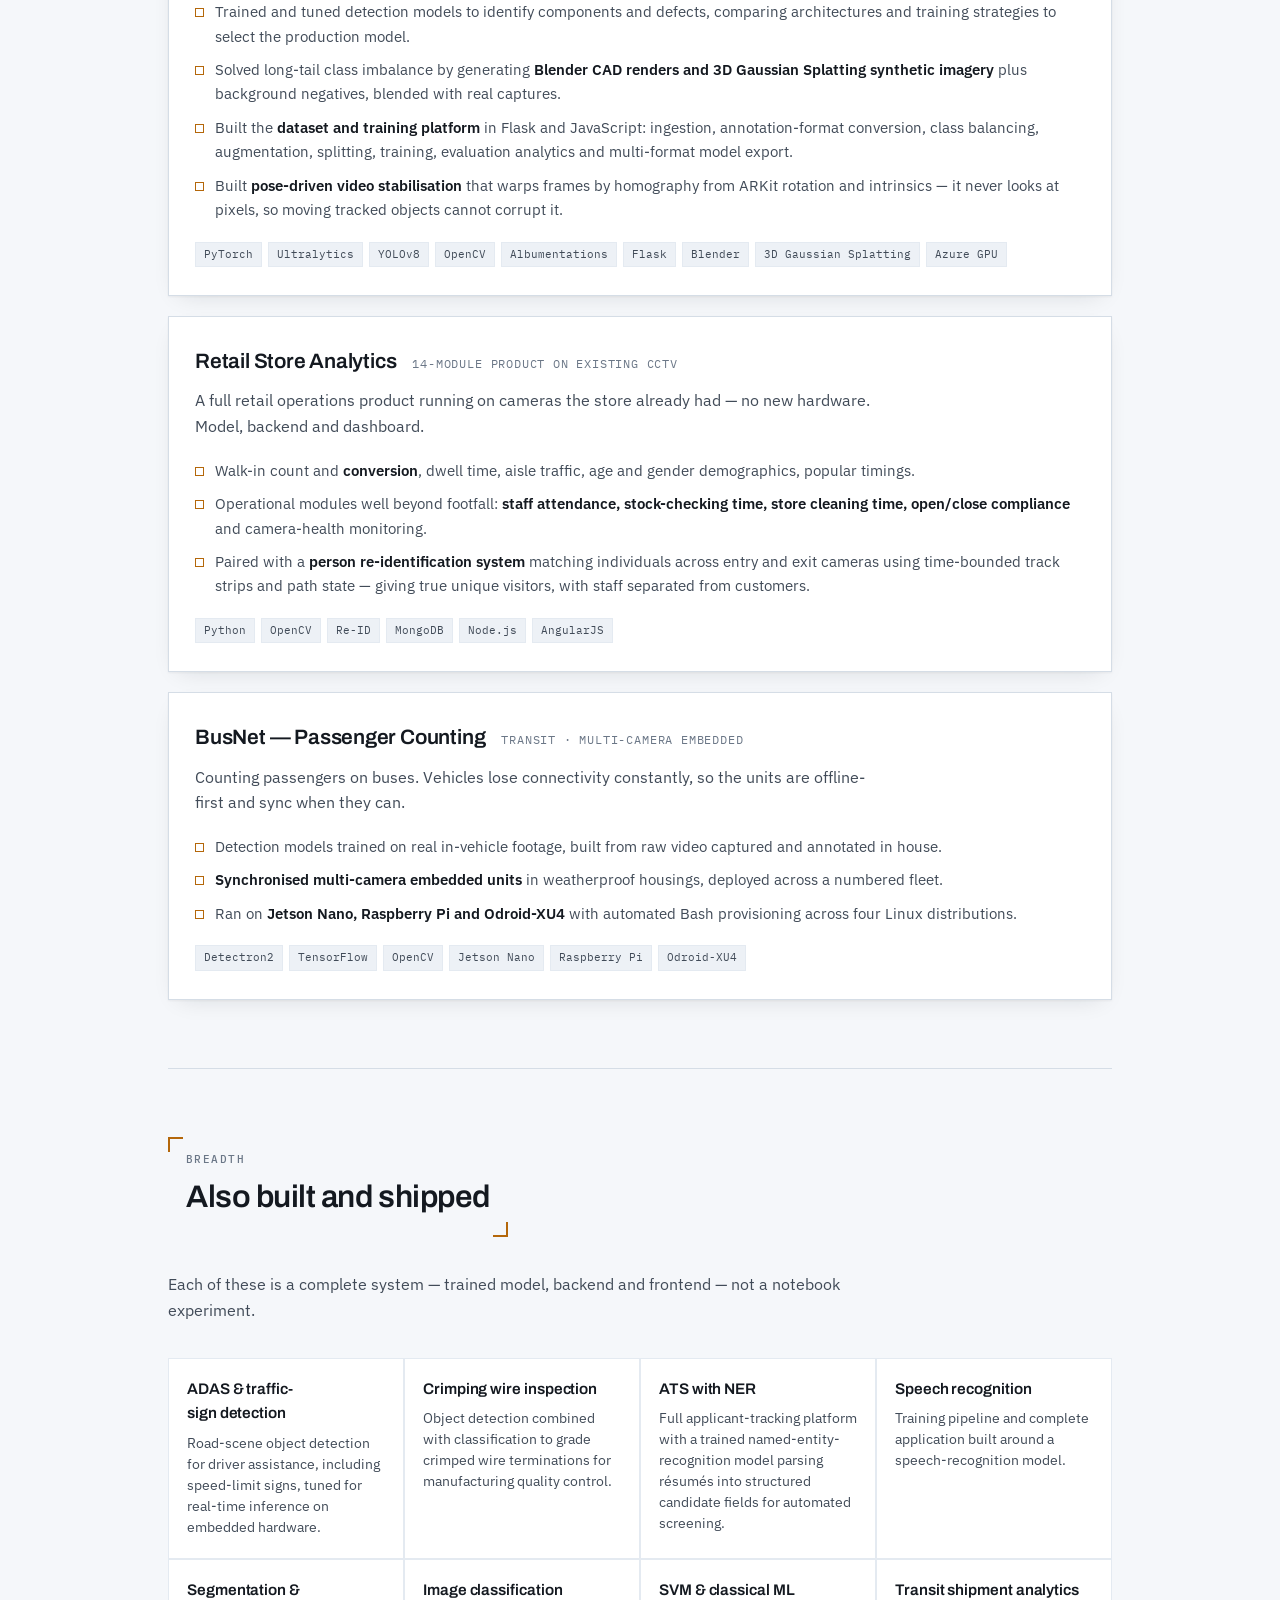
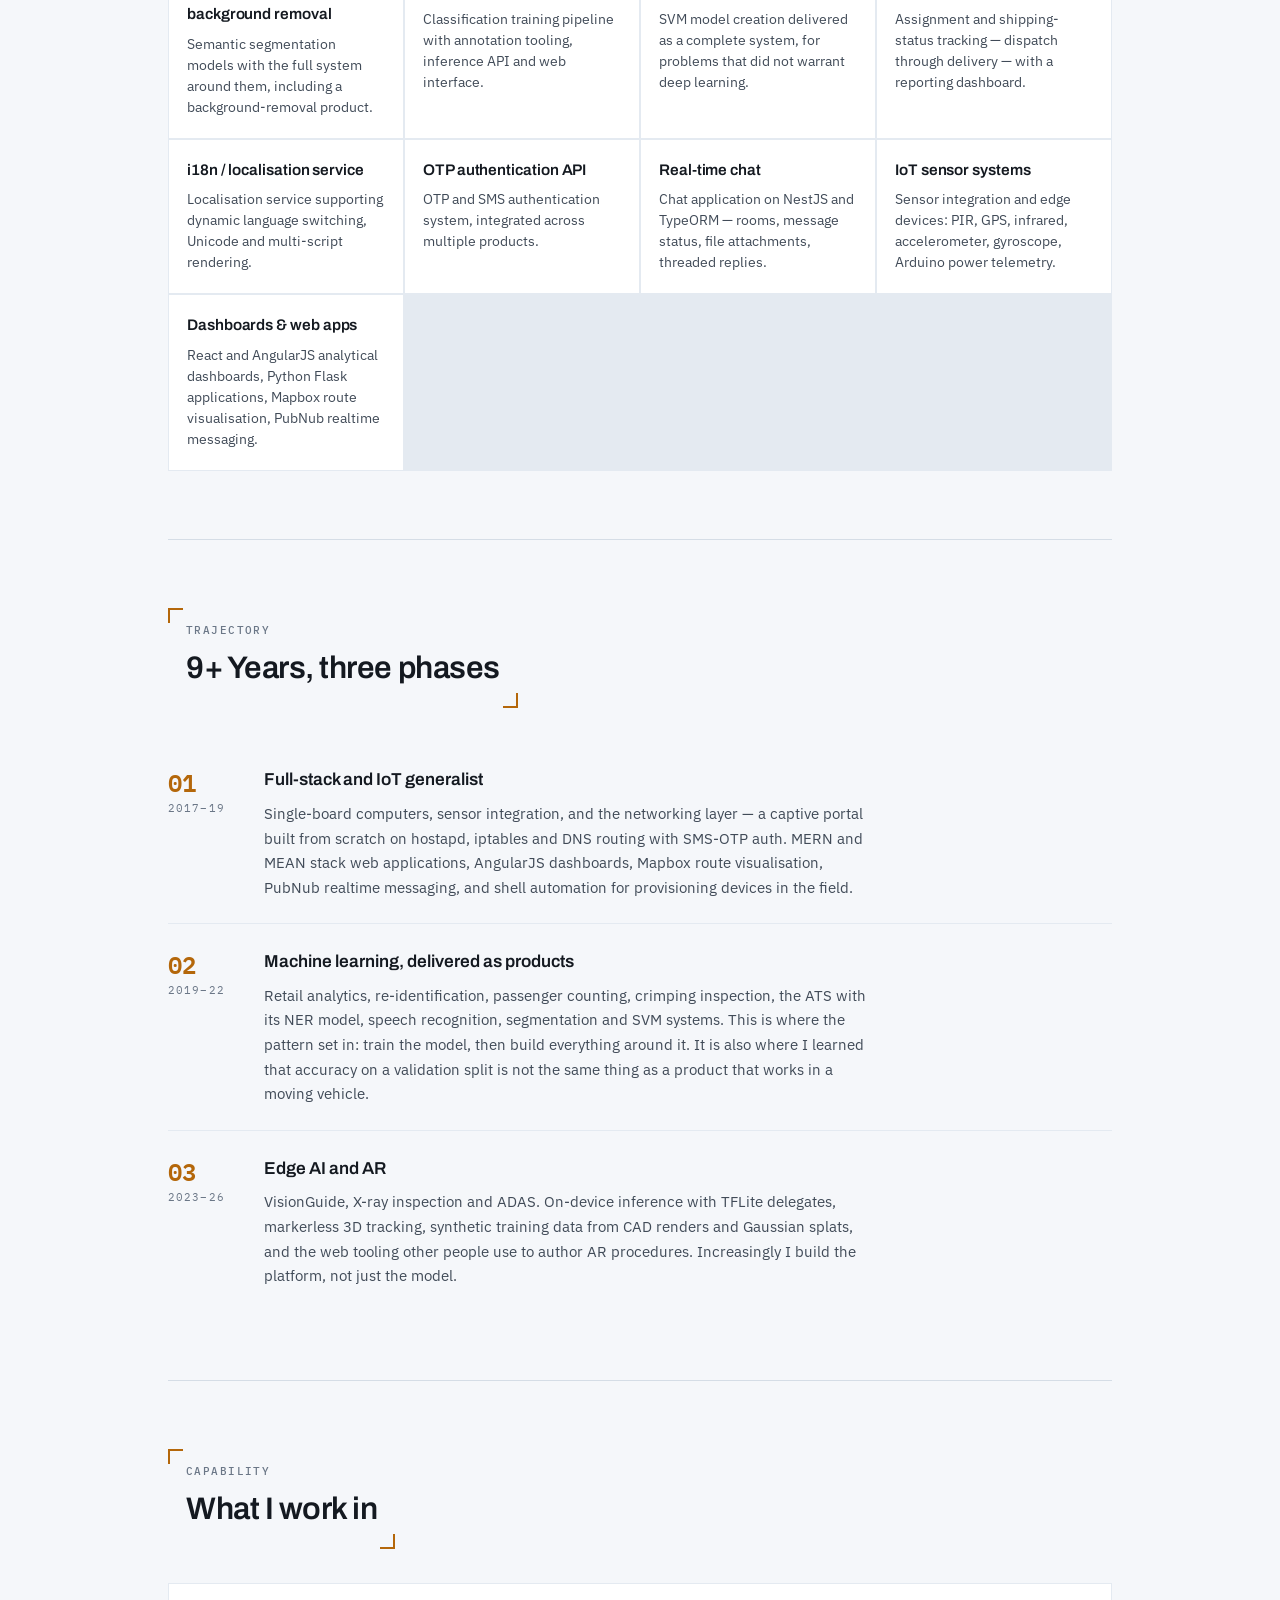
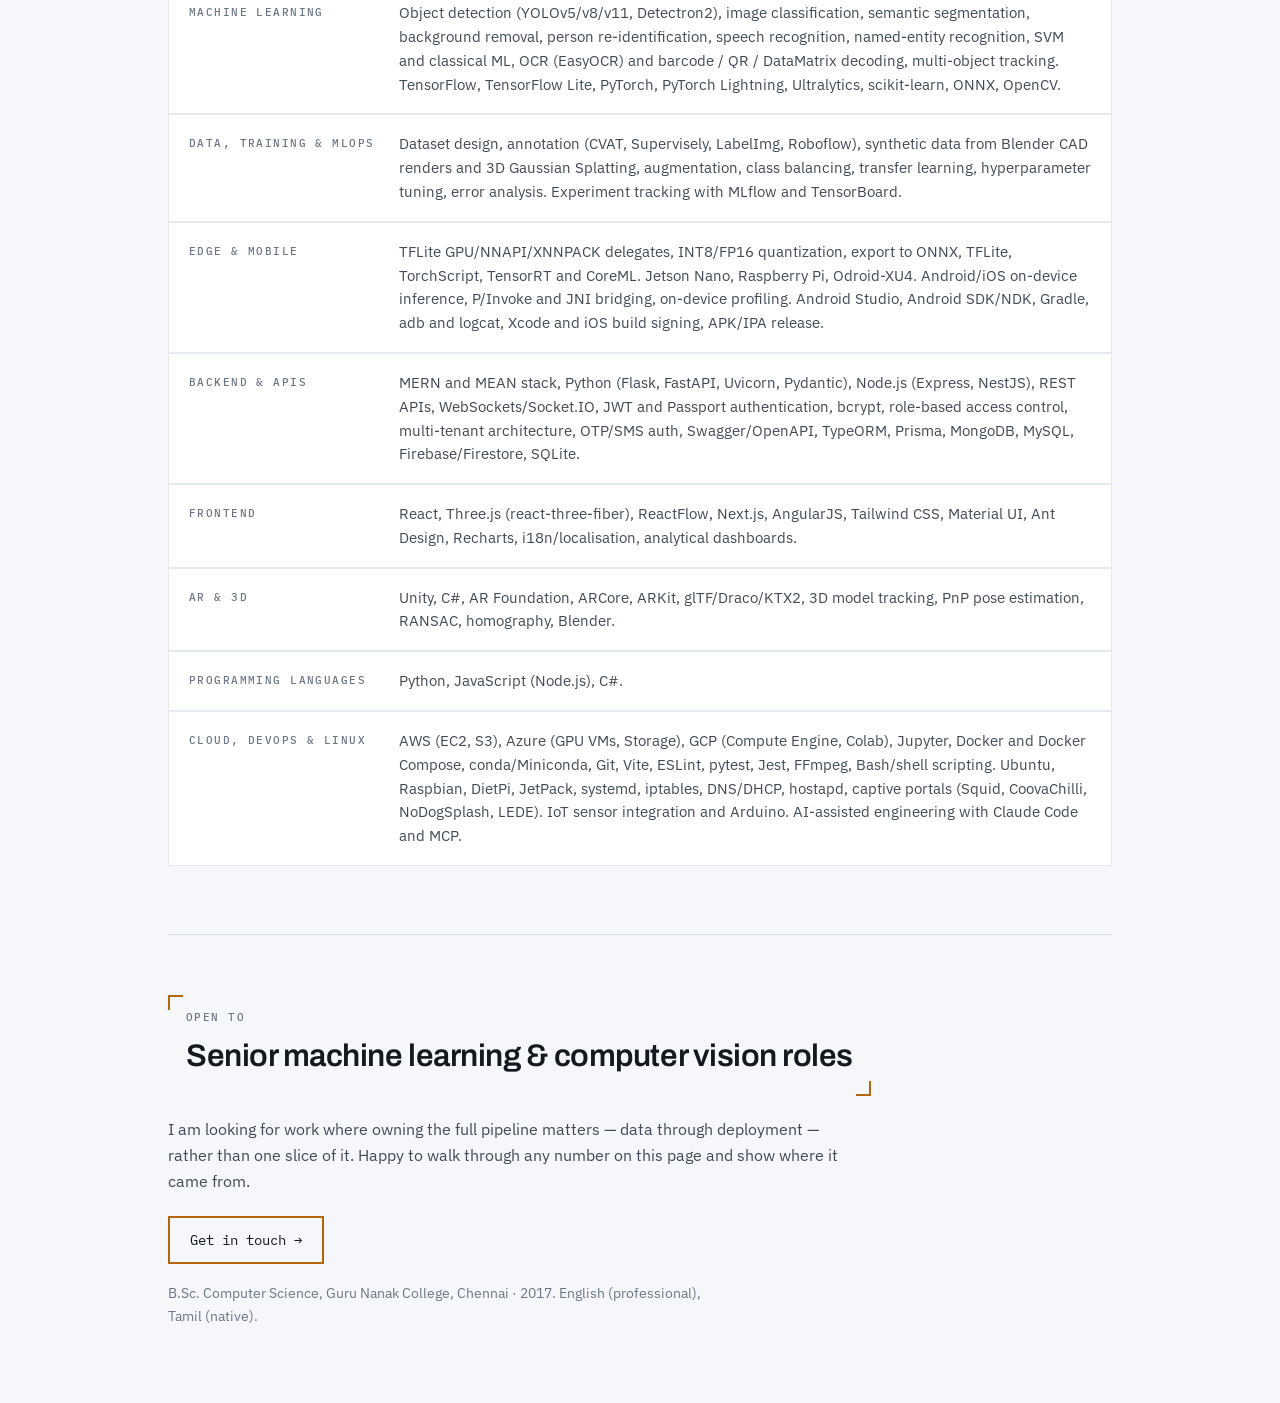
==== commit 1eb87655: "Update index.html" ====
--- a/index.html
+++ b/index.html
@@ -229,7 +229,7 @@
     <h1>Akash Murugan</h1>
     <p class="role">Machine Learning &amp; Computer Vision Engineer — full-stack AI systems · edge deployment</p>
     <p class="thesis">
-      Nine years building machine-learning systems end to end. I <strong>train the model</strong>, then
+      9+ Years building machine-learning systems end to end. I <strong>train the model</strong>, then
       <strong>build the entire system around it</strong> — annotation tooling, training pipeline,
       backend, frontend, dashboards, and deployment onto whatever hardware it has to run on.
       Twenty-plus production systems across retail, transit, manufacturing, automotive and industrial AR.
@@ -379,7 +379,7 @@
 <section>
   <div class="sechead bbox">
     <span class="lbl">Trajectory</span>
-    <h2>Nine years, three phases</h2>
+    <h2>9+ Years, three phases</h2>
   </div>
   <div class="phases">
     <div class="phase">
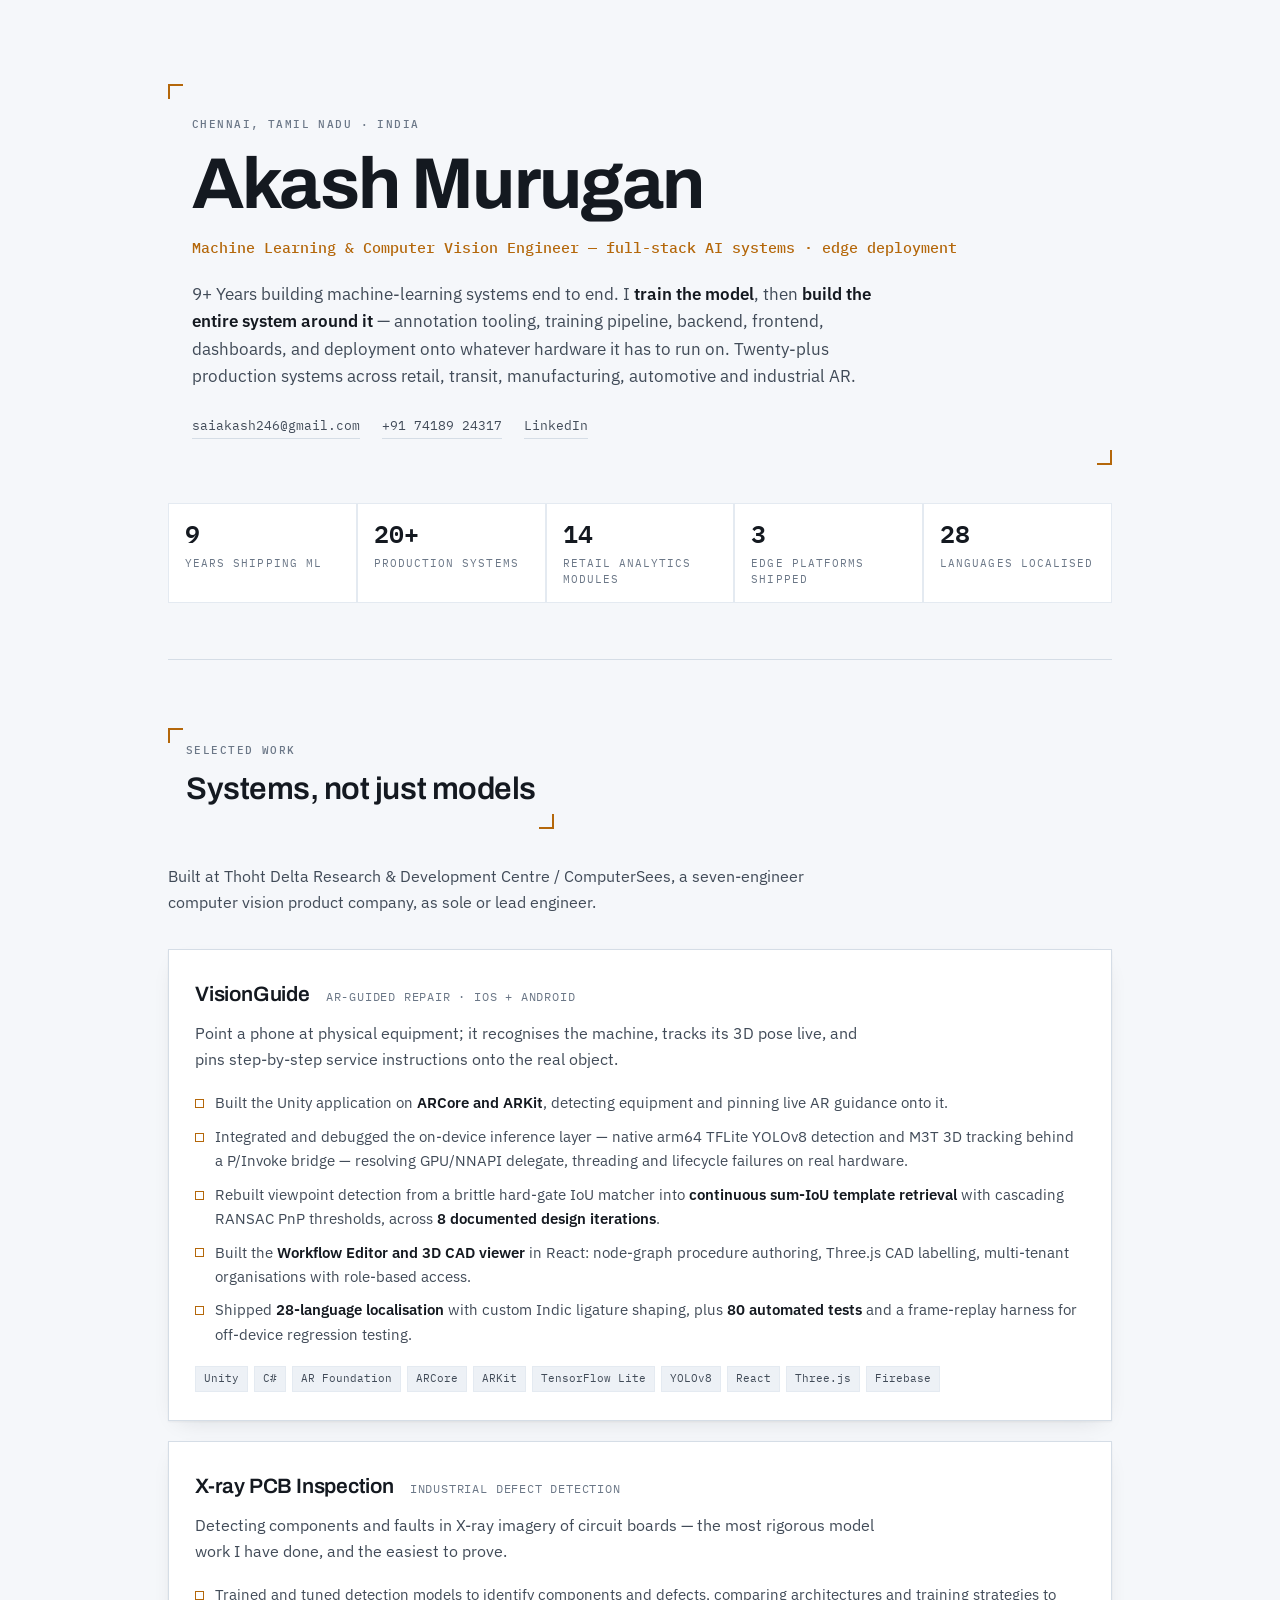
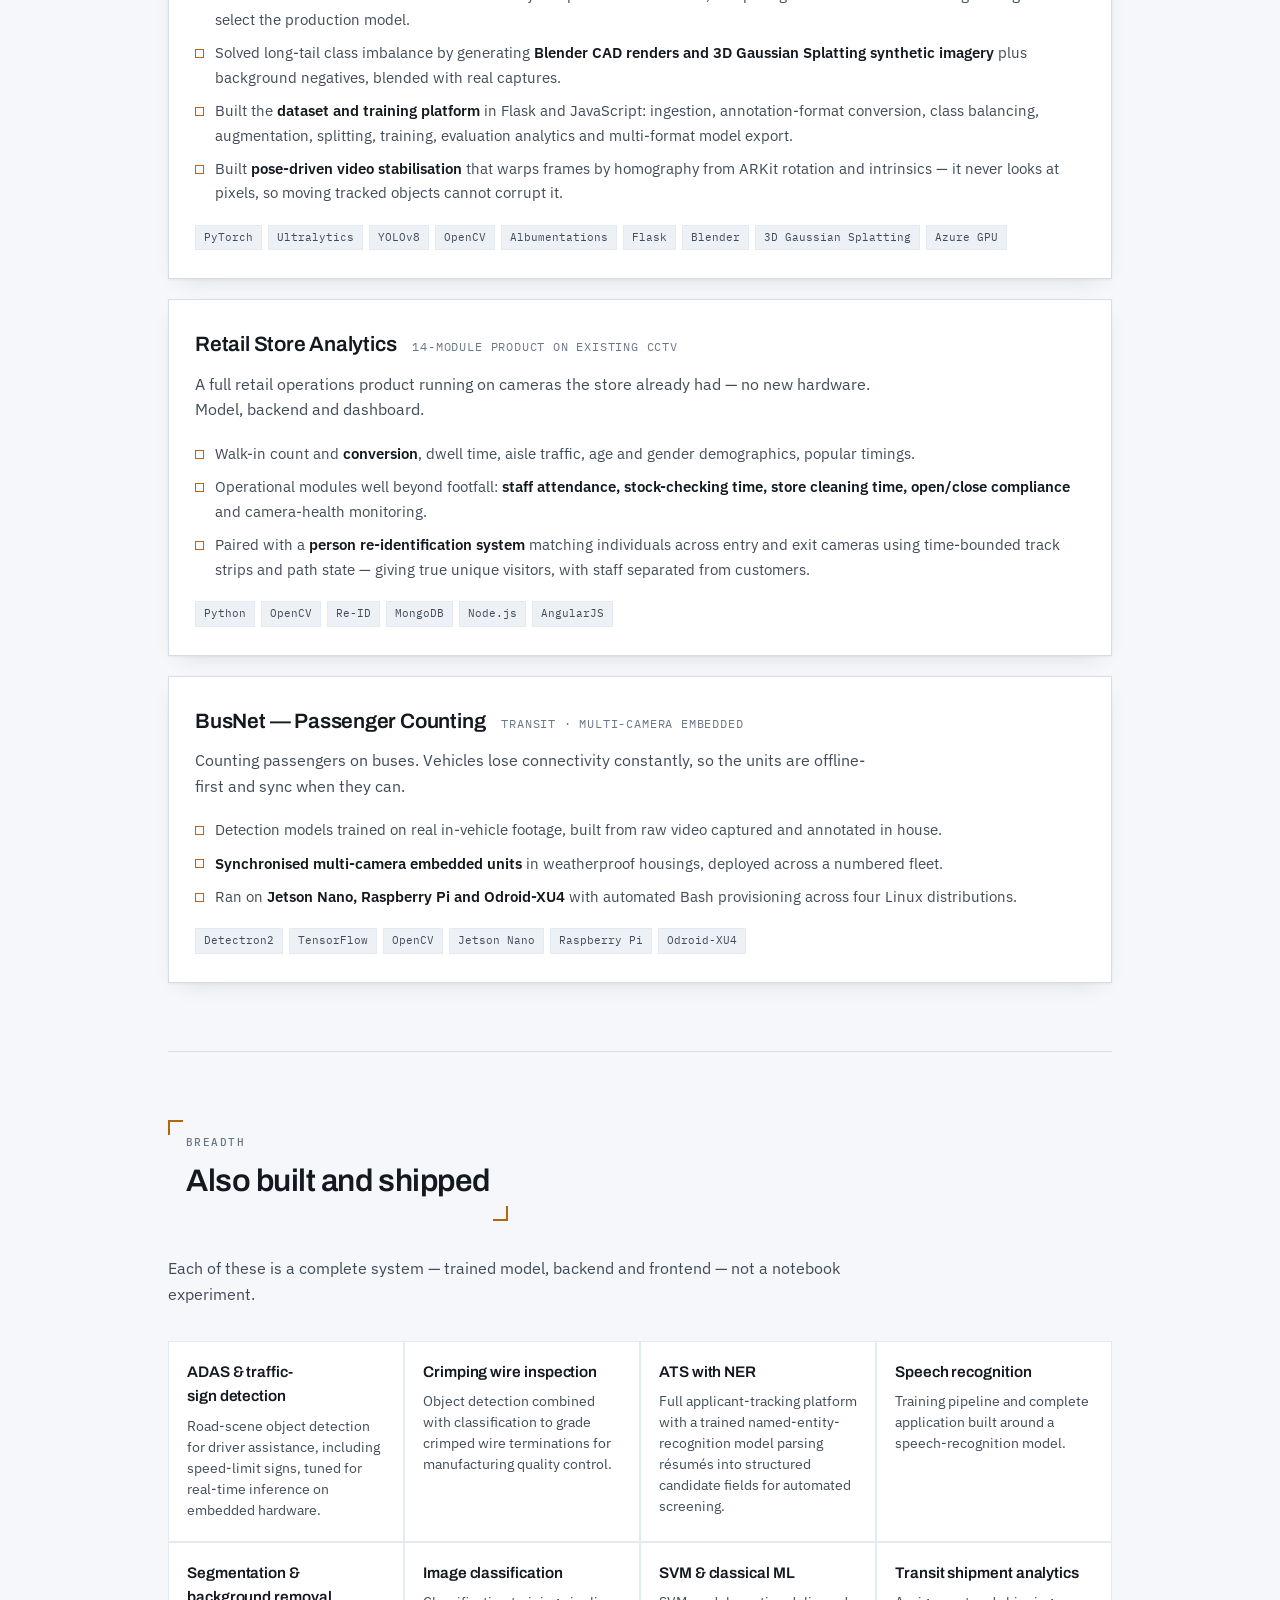
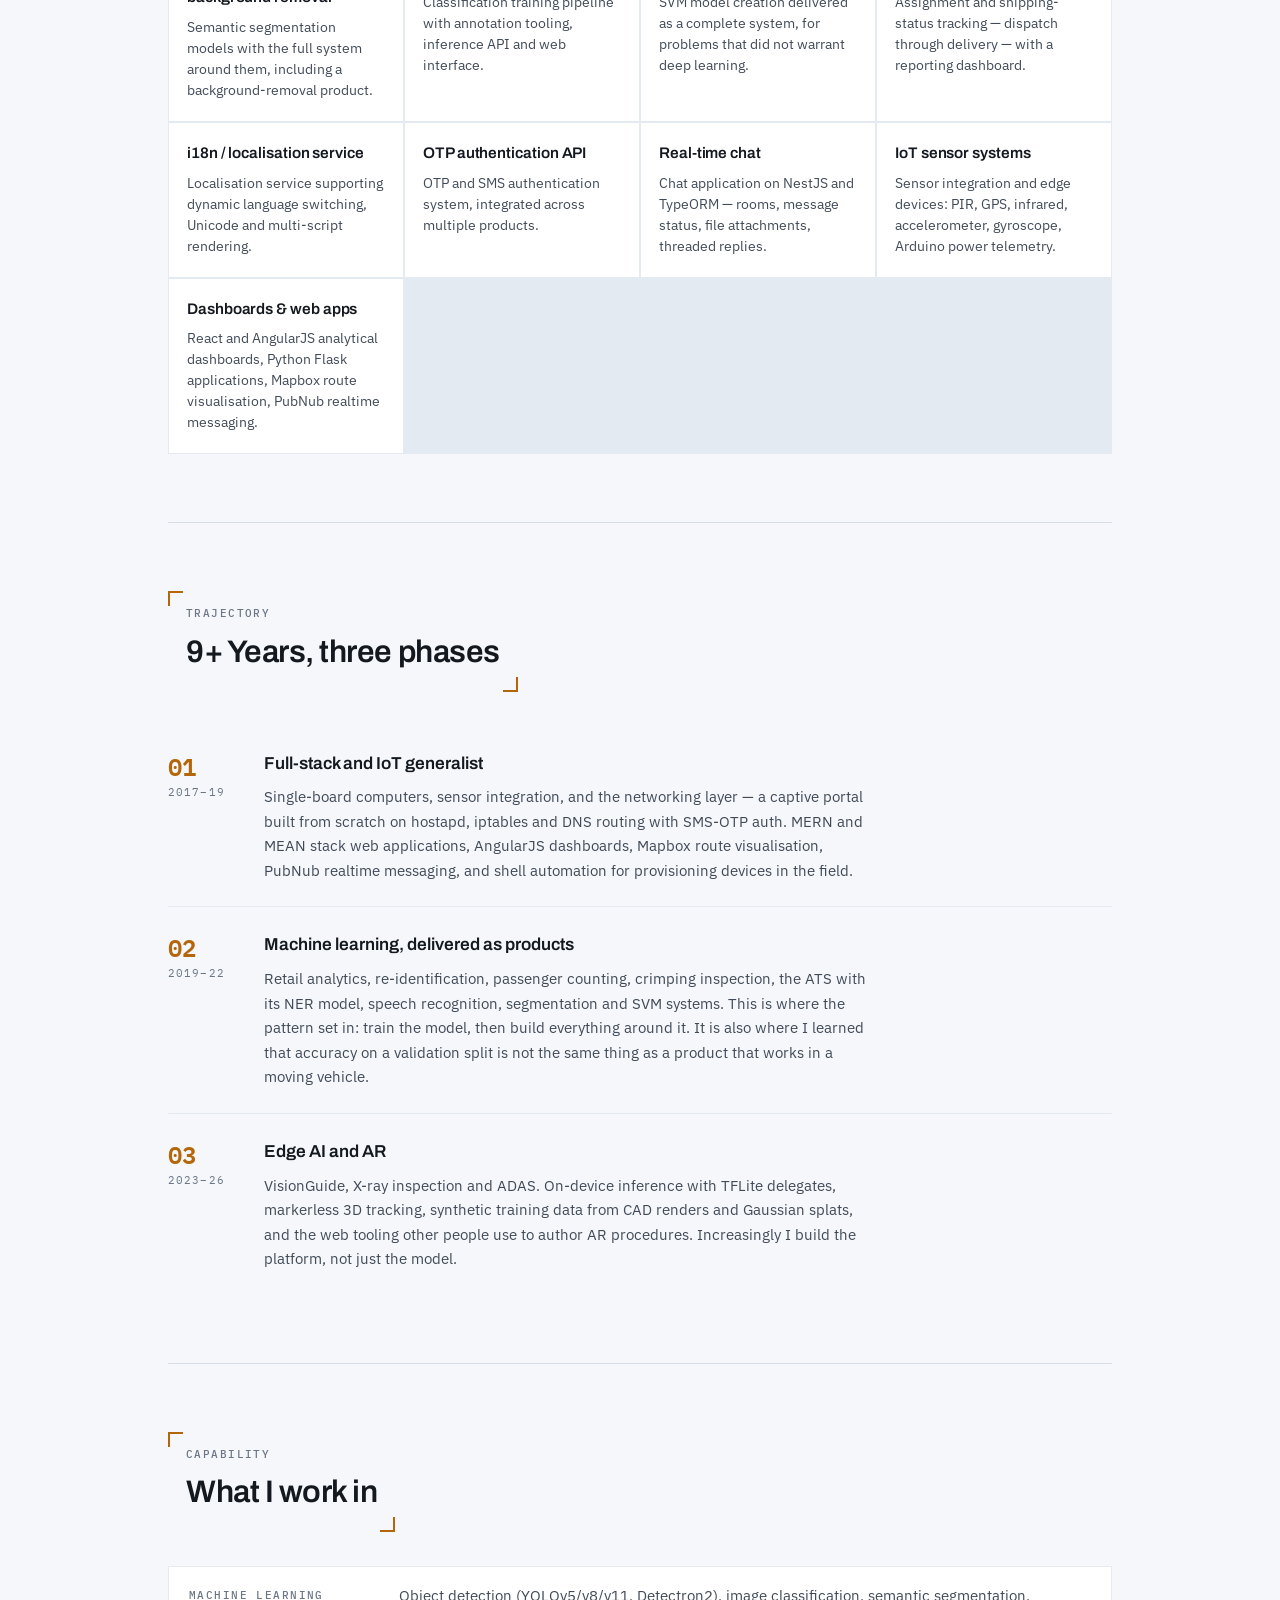
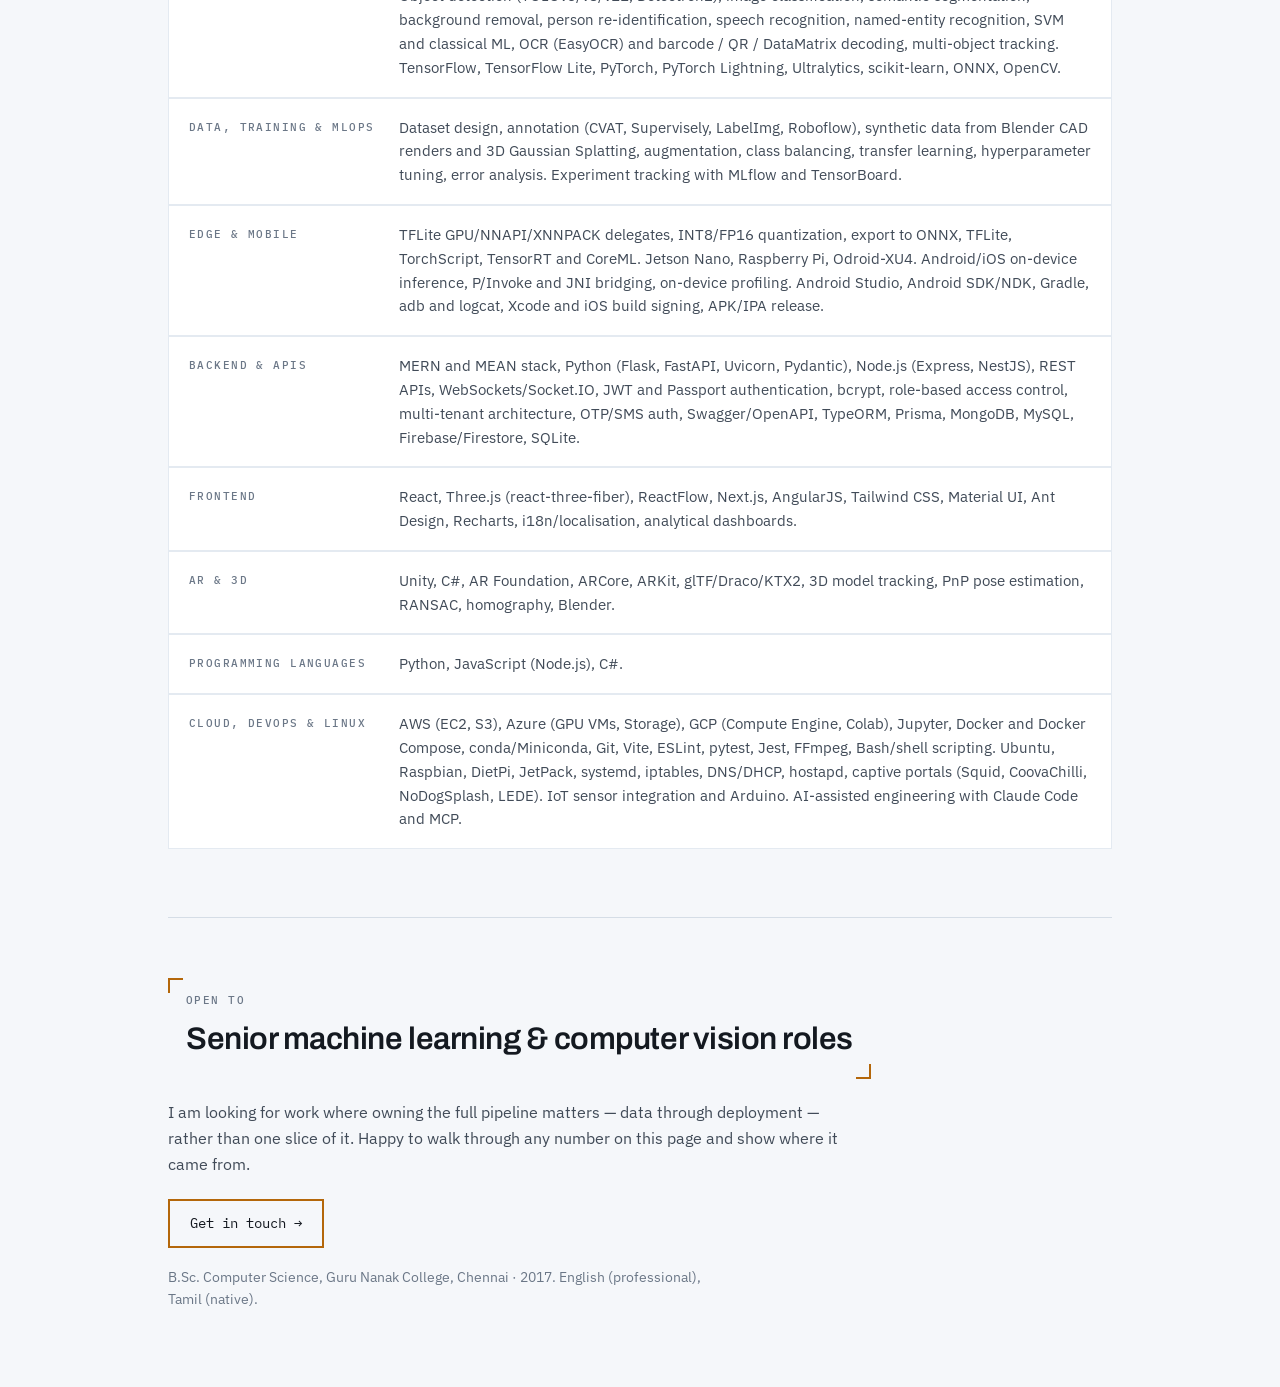
==== commit 5467e009: "Update index.html" ====
--- a/index.html
+++ b/index.html
@@ -244,10 +244,9 @@
   <div class="detections">
     <div class="det"><div class="v">9</div><div class="k">Years shipping ML</div></div>
     <div class="det"><div class="v">20+</div><div class="k">Production systems</div></div>
-    <div class="det"><div class="v">8</div><div class="k">ML problem types</div></div>
     <div class="det"><div class="v">14</div><div class="k">Retail analytics modules</div></div>
+    <div class="det"><div class="v">3</div><div class="k">Edge platforms shipped</div></div>
     <div class="det"><div class="v">28</div><div class="k">Languages localised</div></div>
-    <div class="det"><div class="v">3</div><div class="k">Edge platforms shipped</div></div>
   </div>
 </header>
 
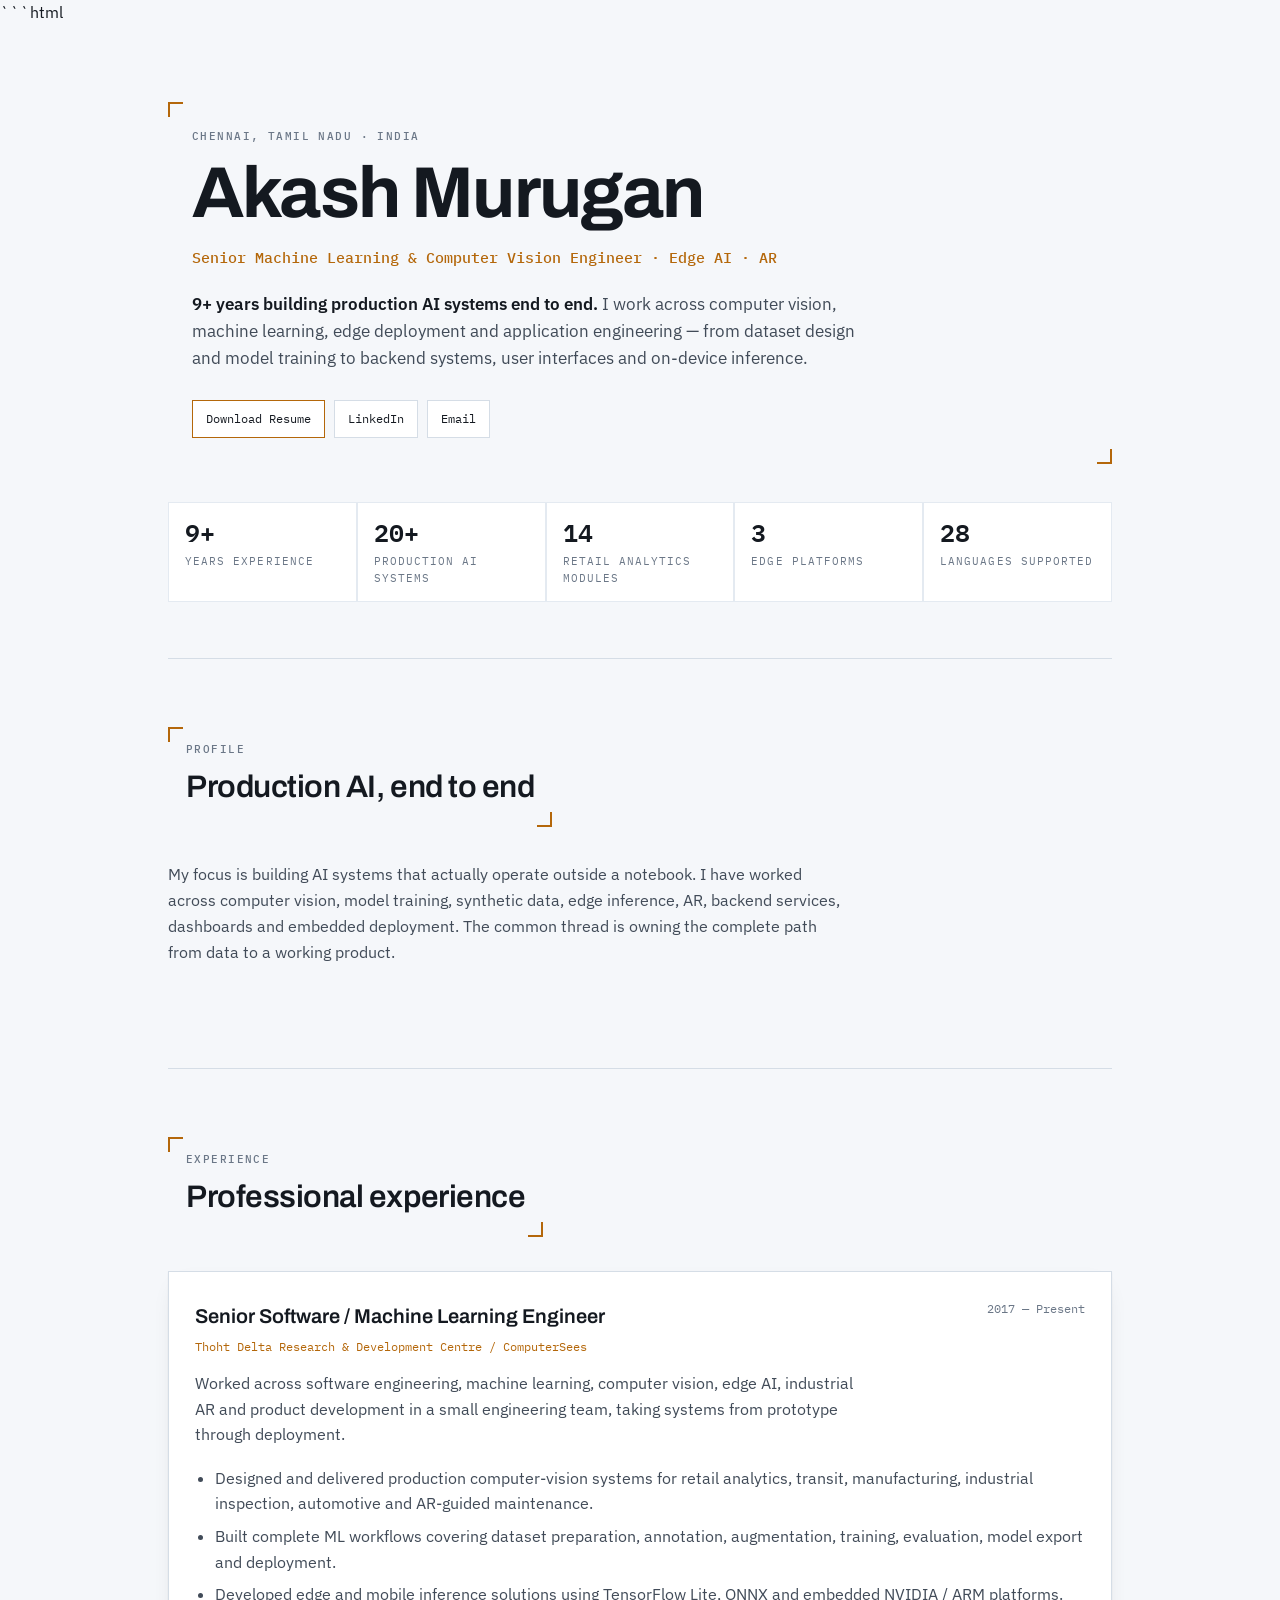
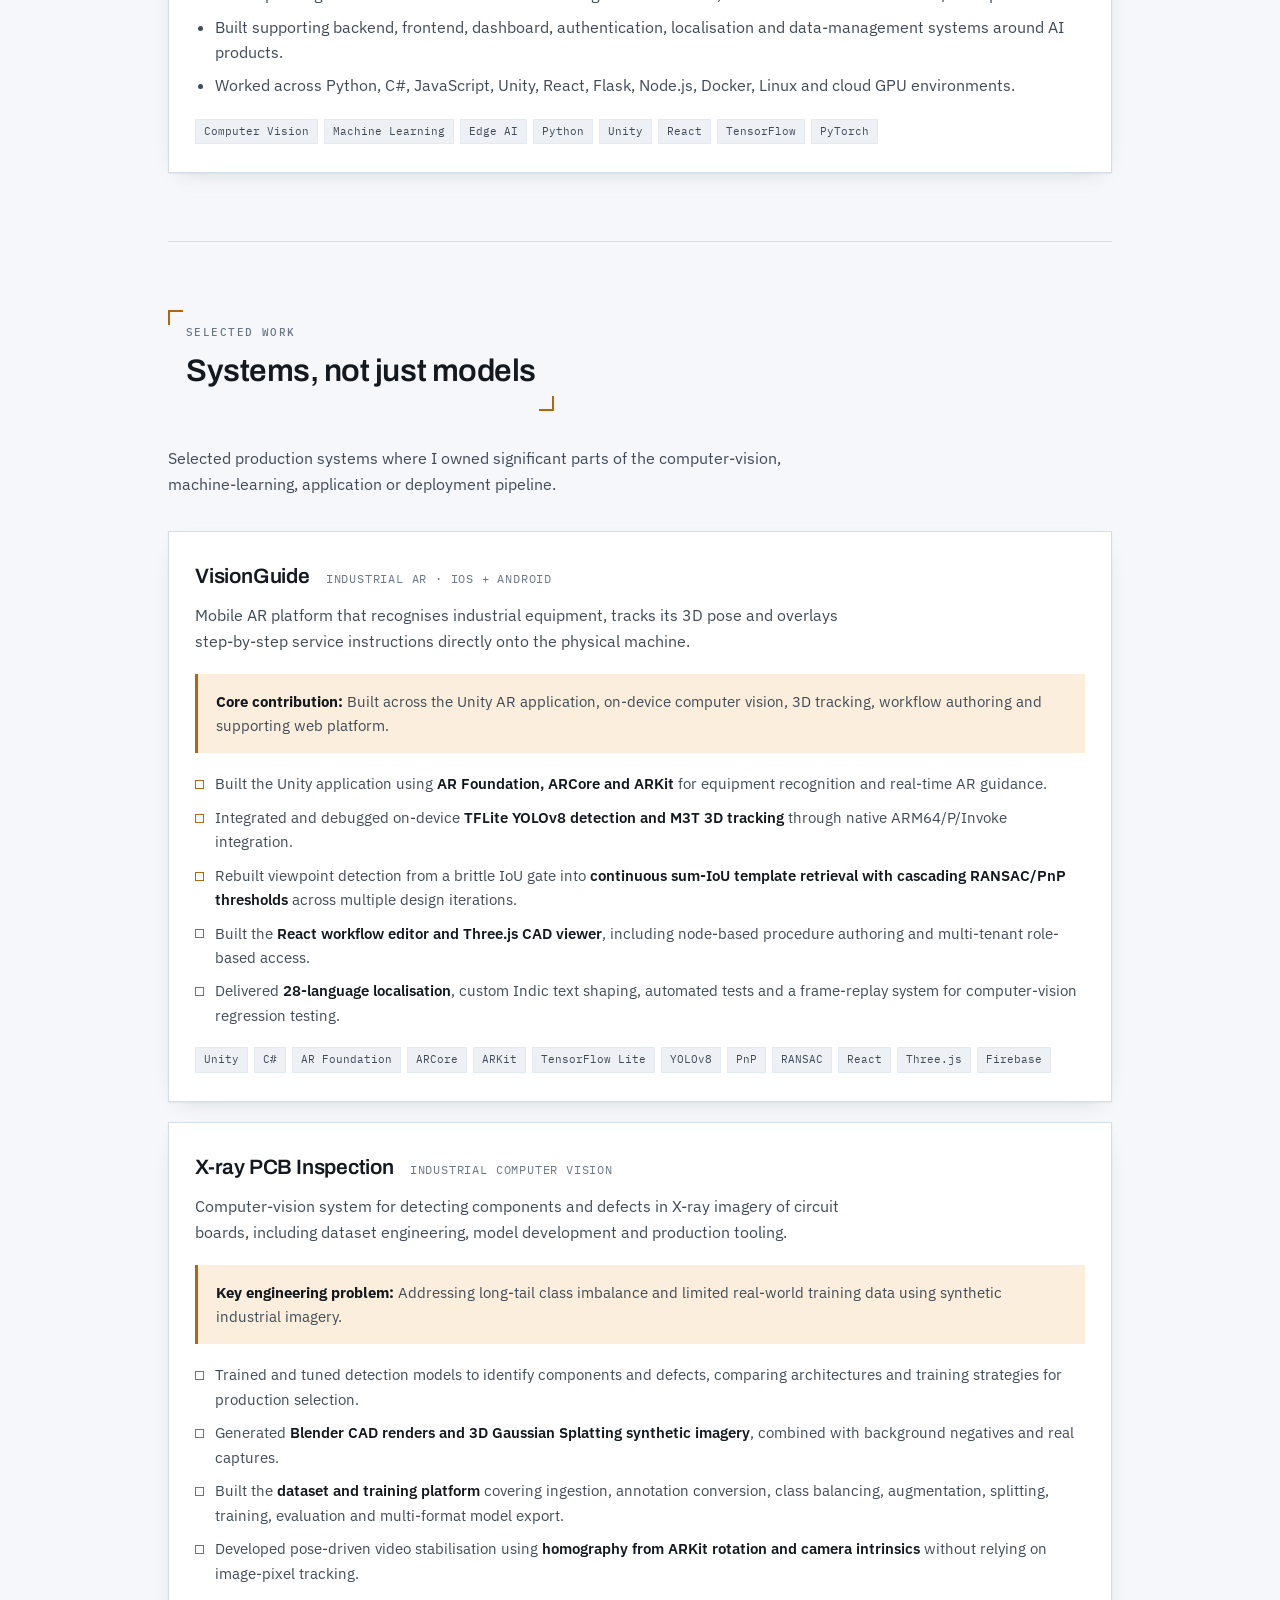
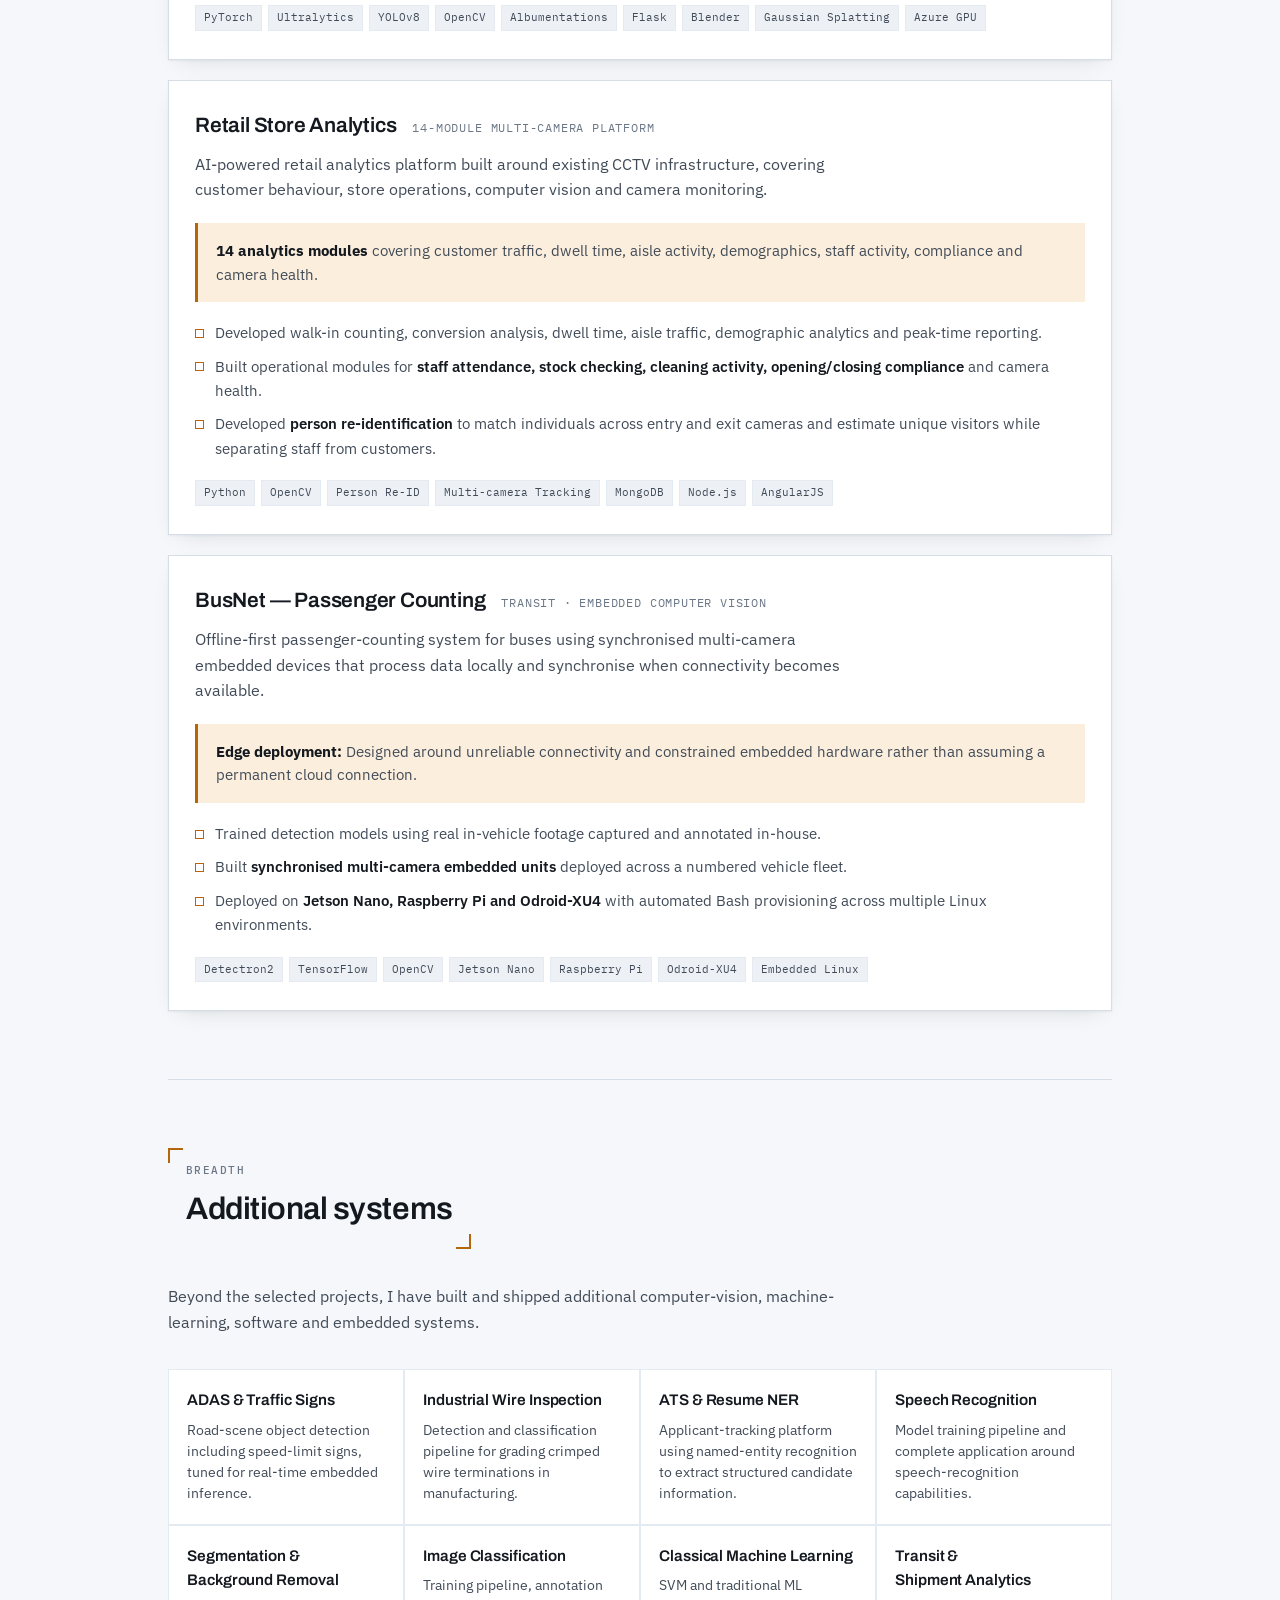
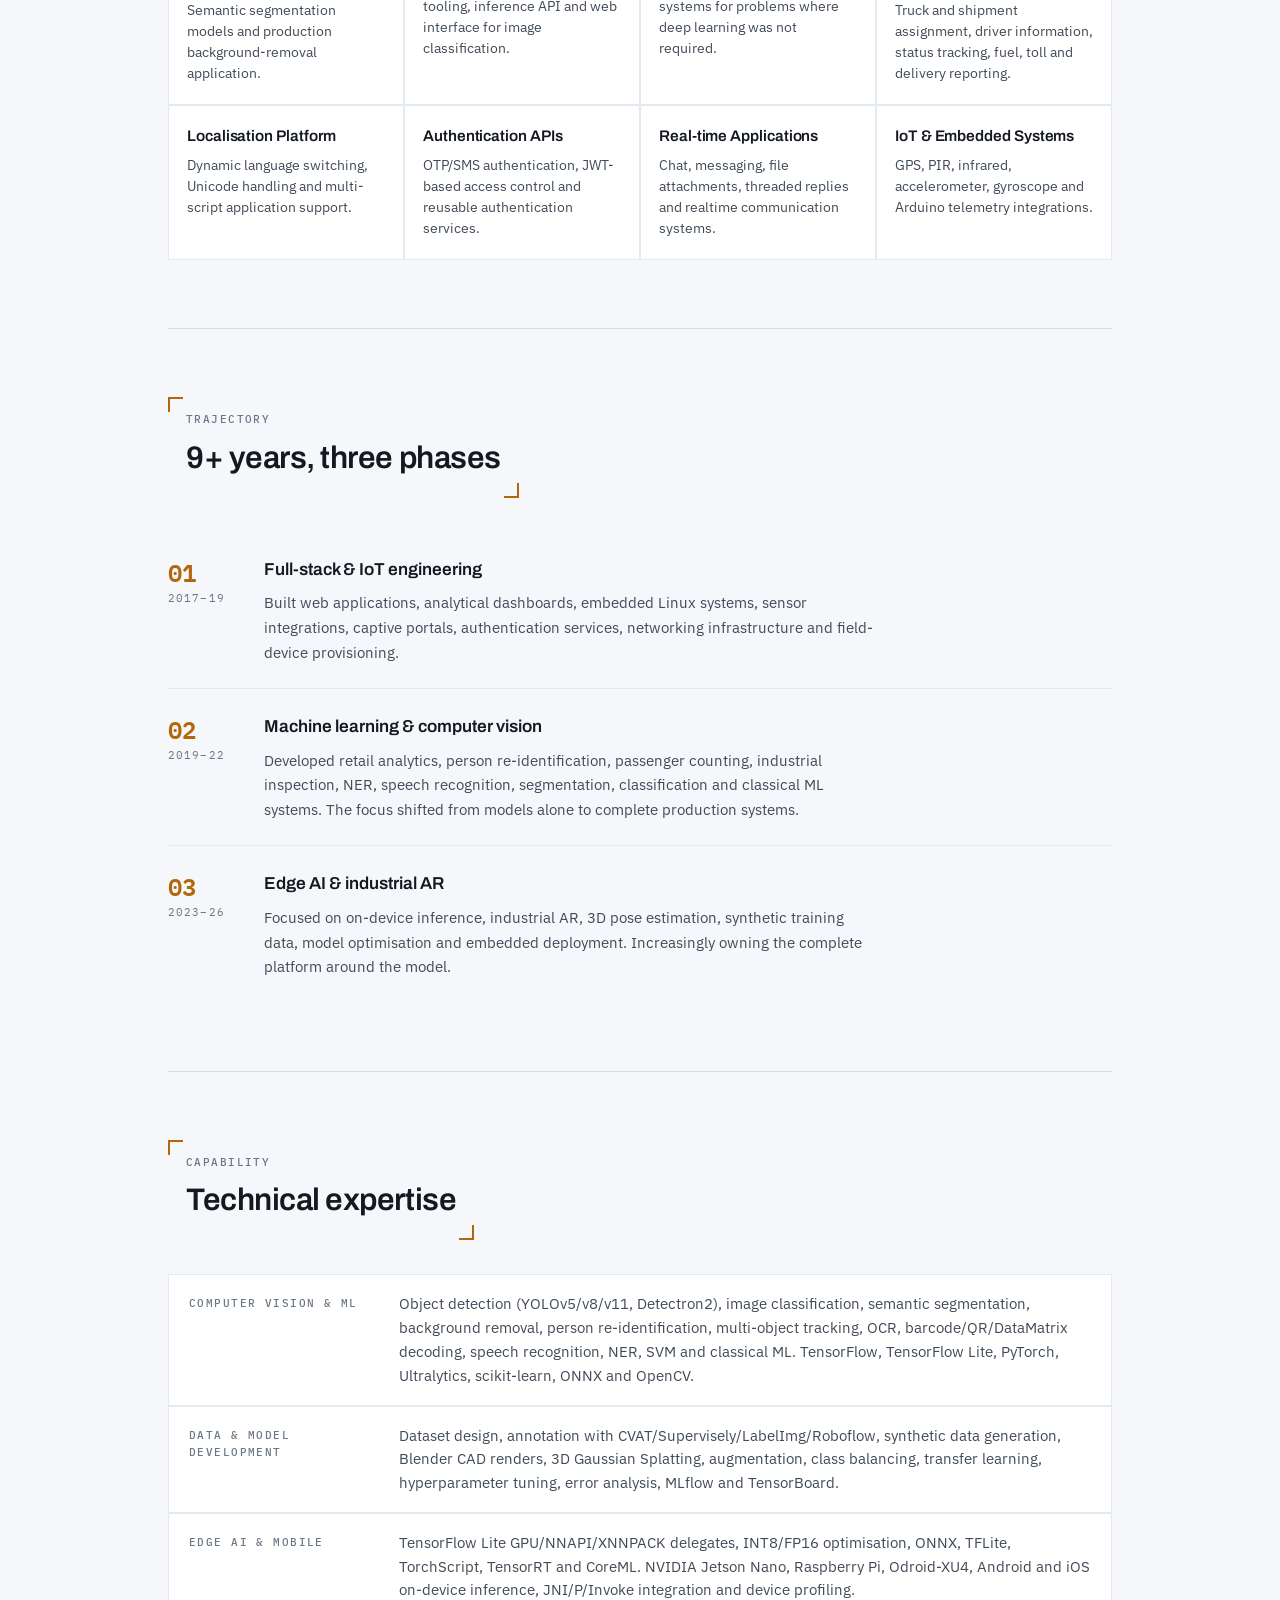
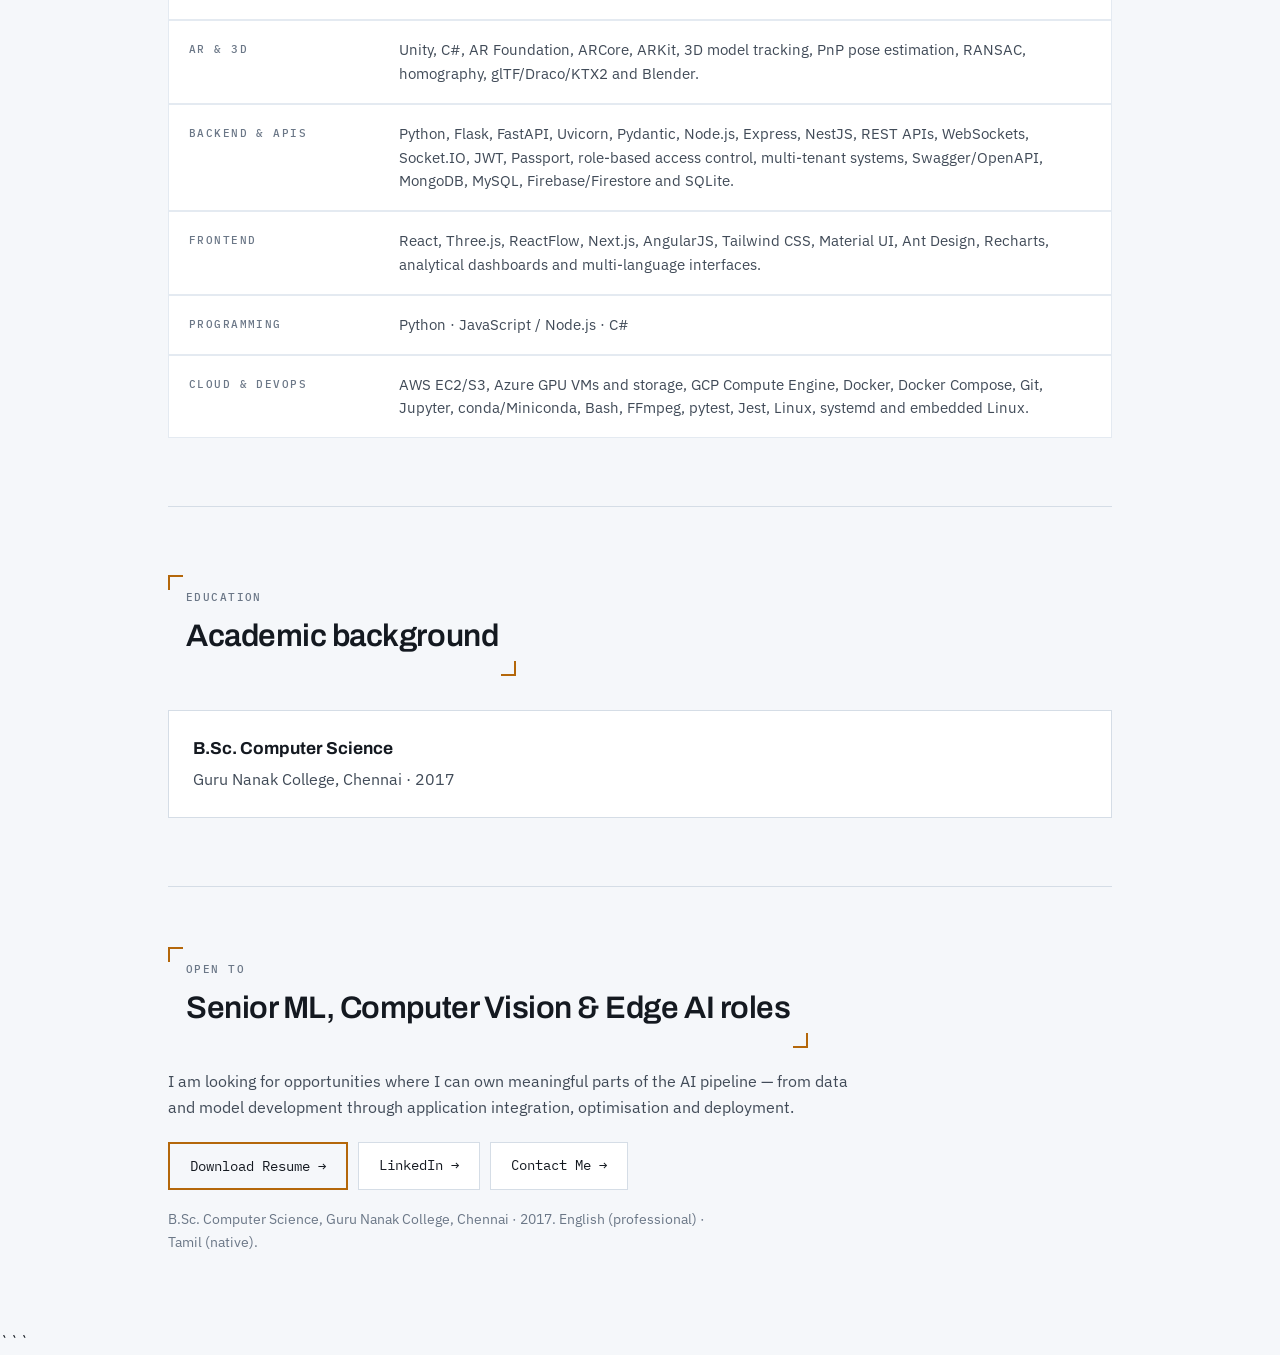
==== commit 1cae5a4b: "Update index.html" ====
--- a/index.html
+++ b/index.html
@@ -1,15 +1,22 @@
+```html
 <!DOCTYPE html>
 <html lang="en">
 <head>
 <meta charset="utf-8">
 <meta name="viewport" content="width=device-width, initial-scale=1">
-<title>Akash Murugan — Machine Learning &amp; Computer Vision Engineer</title>
+<meta name="description" content="Akash Murugan — Senior Machine Learning, Computer Vision and Edge AI Engineer. 9+ years building production AI systems from data and model development through deployment.">
+<meta name="author" content="Akash Murugan">
+
+<title>Akash Murugan — Senior ML & Computer Vision Engineer</title>
+
 <link rel="preconnect" href="https://fonts.googleapis.com">
 <link rel="preconnect" href="https://fonts.gstatic.com" crossorigin>
 <link rel="stylesheet" href="https://fonts.googleapis.com/css2?family=Archivo:wght@500;600;700&family=IBM+Plex+Mono:wght@400;500;600&family=IBM+Plex+Sans:wght@400;500;600&display=swap">
 
 <style>
-/* ============ TOKENS — light is the base ============ */
+/* =========================================================
+   TOKENS
+   ========================================================= */
 :root {
   --ground:      #F5F7FA;
   --surface:     #FFFFFF;
@@ -21,7 +28,8 @@
   --ink-3:       #6B7787;
   --accent:      #B4670A;
   --accent-wash: #FBEEDC;
-  --shadow:      0 1px 2px rgba(20,25,32,.05), 0 8px 24px -12px rgba(20,25,32,.16);
+  --shadow:      0 1px 2px rgba(20,25,32,.05),
+                 0 8px 24px -12px rgba(20,25,32,.16);
 
   --f-display: "Archivo", "Helvetica Neue", Arial, sans-serif;
   --f-body:    "IBM Plex Sans", "Segoe UI", Helvetica, Arial, sans-serif;
@@ -30,6 +38,7 @@
   --measure: 68ch;
   --spine:   1000px;
 }
+
 @media (prefers-color-scheme: dark) {
   :root:not([data-theme="light"]) {
     --ground:      #12161C;
@@ -42,9 +51,11 @@
     --ink-3:       #7E8B99;
     --accent:      #F2A13B;
     --accent-wash: #2A2117;
-    --shadow:      0 1px 2px rgba(0,0,0,.4), 0 10px 28px -14px rgba(0,0,0,.7);
+    --shadow:      0 1px 2px rgba(0,0,0,.4),
+                   0 10px 28px -14px rgba(0,0,0,.7);
   }
 }
+
 :root[data-theme="dark"] {
   --ground:      #12161C;
   --surface:     #181E26;
@@ -56,11 +67,21 @@
   --ink-3:       #7E8B99;
   --accent:      #F2A13B;
   --accent-wash: #2A2117;
-  --shadow:      0 1px 2px rgba(0,0,0,.4), 0 10px 28px -14px rgba(0,0,0,.7);
-}
-
-/* ============ BASE ============ */
-* { box-sizing: border-box; }
+  --shadow:      0 1px 2px rgba(0,0,0,.4),
+                 0 10px 28px -14px rgba(0,0,0,.7);
+}
+
+/* =========================================================
+   BASE
+   ========================================================= */
+* {
+  box-sizing: border-box;
+}
+
+html {
+  scroll-behavior: smooth;
+}
+
 body {
   margin: 0;
   background: var(--ground);
@@ -70,412 +91,1452 @@
   line-height: 1.6;
   -webkit-font-smoothing: antialiased;
 }
-.spine { max-width: var(--spine); margin: 0 auto; padding: 0 28px; }
-h1, h2, h3, h4 { font-family: var(--f-display); text-wrap: balance; margin: 0; }
-p { margin: 0; }
-a { color: var(--ink); text-decoration-color: var(--accent); text-underline-offset: 3px; }
-a:focus-visible, button:focus-visible, summary:focus-visible {
-  outline: 2px solid var(--accent); outline-offset: 3px; border-radius: 2px;
-}
+
+.spine {
+  max-width: var(--spine);
+  margin: 0 auto;
+  padding: 0 28px;
+}
+
+h1, h2, h3, h4 {
+  font-family: var(--f-display);
+  text-wrap: balance;
+  margin: 0;
+}
+
+p {
+  margin: 0;
+}
+
+a {
+  color: var(--ink);
+  text-decoration-color: var(--accent);
+  text-underline-offset: 3px;
+}
+
+a:focus-visible,
+button:focus-visible,
+summary:focus-visible {
+  outline: 2px solid var(--accent);
+  outline-offset: 3px;
+  border-radius: 2px;
+}
+
 .lbl {
-  font-family: var(--f-mono); font-size: 11px; font-weight: 500;
-  letter-spacing: .13em; text-transform: uppercase; color: var(--ink-3);
-}
-
-/* ============ BOUNDING-BOX FRAME (the motif) ============ */
-/* Corner brackets, as a detector draws them. */
-.bbox { position: relative; }
-.bbox::before, .bbox::after {
-  content: ""; position: absolute; width: 13px; height: 13px; pointer-events: none;
+  font-family: var(--f-mono);
+  font-size: 11px;
+  font-weight: 500;
+  letter-spacing: .13em;
+  text-transform: uppercase;
+  color: var(--ink-3);
+}
+
+/* =========================================================
+   BOUNDING BOX MOTIF
+   ========================================================= */
+.bbox {
+  position: relative;
+}
+
+.bbox::before,
+.bbox::after {
+  content: "";
+  position: absolute;
+  width: 13px;
+  height: 13px;
+  pointer-events: none;
   border: 2px solid var(--accent);
 }
-.bbox::before { top: 0; left: 0; border-right: 0; border-bottom: 0; }
-.bbox::after  { bottom: 0; right: 0; border-left: 0; border-top: 0; }
-
-/* ============ HERO ============ */
-header.hero { padding: 84px 0 56px; border-bottom: 1px solid var(--line); }
-.hero-frame { padding: 26px 24px; }
+
+.bbox::before {
+  top: 0;
+  left: 0;
+  border-right: 0;
+  border-bottom: 0;
+}
+
+.bbox::after {
+  bottom: 0;
+  right: 0;
+  border-left: 0;
+  border-top: 0;
+}
+
+/* =========================================================
+   HERO
+   ========================================================= */
+header.hero {
+  padding: 76px 0 56px;
+  border-bottom: 1px solid var(--line);
+}
+
+.hero-frame {
+  padding: 26px 24px;
+}
+
 .hero h1 {
-  font-size: clamp(2.6rem, 7vw, 4.5rem); font-weight: 700; line-height: 1.02;
-  letter-spacing: -.025em; margin: 12px 0 0;
-}
+  font-size: clamp(2.6rem, 7vw, 4.5rem);
+  font-weight: 700;
+  line-height: 1.02;
+  letter-spacing: -.025em;
+  margin: 12px 0 0;
+}
+
 .hero .role {
-  font-family: var(--f-mono); font-size: clamp(.82rem, 1.8vw, .95rem);
-  color: var(--accent); font-weight: 500; margin-top: 14px;
-}
+  font-family: var(--f-mono);
+  font-size: clamp(.82rem, 1.8vw, .95rem);
+  color: var(--accent);
+  font-weight: 500;
+  margin-top: 14px;
+}
+
 .hero .thesis {
-  max-width: var(--measure); margin-top: 22px; font-size: 1.06rem; color: var(--ink-2);
-}
-.hero .thesis strong { color: var(--ink); font-weight: 600; }
+  max-width: var(--measure);
+  margin-top: 22px;
+  font-size: 1.06rem;
+  color: var(--ink-2);
+}
+
+.hero .thesis strong {
+  color: var(--ink);
+  font-weight: 600;
+}
+
 .contactbar {
-  display: flex; flex-wrap: wrap; gap: 8px 22px; margin-top: 26px;
-  font-family: var(--f-mono); font-size: .8rem;
-}
-.contactbar a { color: var(--ink-2); text-decoration: none;
-  border-bottom: 1px solid var(--line); padding-bottom: 2px; }
-.contactbar a:hover { color: var(--accent); border-bottom-color: var(--accent); }
-
-/* ============ DETECTION STRIP ============ */
+  display: flex;
+  flex-wrap: wrap;
+  gap: 9px;
+  margin-top: 28px;
+}
+
+.contactbar a {
+  color: var(--ink);
+  text-decoration: none;
+  border: 1px solid var(--line);
+  background: var(--surface);
+  padding: 8px 13px;
+  font-family: var(--f-mono);
+  font-size: .76rem;
+  transition: .15s ease;
+}
+
+.contactbar a:hover {
+  color: var(--accent);
+  border-color: var(--accent);
+  background: var(--accent-wash);
+}
+
+.contactbar .primary {
+  border-color: var(--accent);
+}
+
+/* =========================================================
+   DETECTION STRIP
+   ========================================================= */
 .detections {
-  display: grid; grid-template-columns: repeat(auto-fit, minmax(148px, 1fr));
-  gap: 2px; margin-top: 38px; background: var(--line-soft);
+  display: grid;
+  grid-template-columns: repeat(auto-fit, minmax(148px, 1fr));
+  gap: 2px;
+  margin-top: 38px;
+  background: var(--line-soft);
   border: 1px solid var(--line-soft);
 }
-.det { background: var(--surface); padding: 16px 16px 14px; }
+
+.det {
+  background: var(--surface);
+  padding: 16px 16px 14px;
+}
+
 .det .v {
-  font-family: var(--f-mono); font-size: 1.55rem; font-weight: 600;
-  color: var(--ink); font-variant-numeric: tabular-nums; line-height: 1.1;
-}
-.det .k { font-family: var(--f-mono); font-size: 10.5px; letter-spacing: .1em;
-  text-transform: uppercase; color: var(--ink-3); margin-top: 7px; }
-
-/* ============ SECTIONS ============ */
-section { padding: 68px 0; border-bottom: 1px solid var(--line); }
-.sechead { padding: 14px 18px; display: inline-block; margin-bottom: 34px; }
+  font-family: var(--f-mono);
+  font-size: 1.55rem;
+  font-weight: 600;
+  color: var(--ink);
+  font-variant-numeric: tabular-nums;
+  line-height: 1.1;
+}
+
+.det .k {
+  font-family: var(--f-mono);
+  font-size: 10.5px;
+  letter-spacing: .1em;
+  text-transform: uppercase;
+  color: var(--ink-3);
+  margin-top: 7px;
+}
+
+/* =========================================================
+   SECTIONS
+   ========================================================= */
+section {
+  padding: 68px 0;
+  border-bottom: 1px solid var(--line);
+}
+
+.sechead {
+  padding: 14px 18px;
+  display: inline-block;
+  margin-bottom: 34px;
+}
+
 .sechead h2 {
-  font-size: clamp(1.4rem, 3.4vw, 1.95rem); font-weight: 600; letter-spacing: -.015em;
-}
-.sechead .lbl { display: block; margin-bottom: 5px; }
-.lede { max-width: var(--measure); color: var(--ink-2); margin-bottom: 34px; font-size: 1.02rem; }
-
-/* ============ PRODUCT CASES ============ */
-.cases { display: grid; gap: 20px; }
+  font-size: clamp(1.4rem, 3.4vw, 1.95rem);
+  font-weight: 600;
+  letter-spacing: -.015em;
+}
+
+.sechead .lbl {
+  display: block;
+  margin-bottom: 5px;
+}
+
+.lede {
+  max-width: var(--measure);
+  color: var(--ink-2);
+  margin-bottom: 34px;
+  font-size: 1.02rem;
+}
+
+/* =========================================================
+   EXPERIENCE
+   ========================================================= */
+.experience {
+  display: grid;
+  gap: 20px;
+}
+
+.experience-card {
+  background: var(--surface);
+  border: 1px solid var(--line);
+  padding: 28px 26px;
+  box-shadow: var(--shadow);
+}
+
+.experience-top {
+  display: flex;
+  justify-content: space-between;
+  gap: 20px;
+  flex-wrap: wrap;
+}
+
+.experience h3 {
+  font-size: 1.25rem;
+  font-weight: 600;
+}
+
+.company {
+  color: var(--accent);
+  font-family: var(--f-mono);
+  font-size: .78rem;
+  margin-top: 5px;
+}
+
+.period {
+  color: var(--ink-3);
+  font-family: var(--f-mono);
+  font-size: .72rem;
+  white-space: nowrap;
+}
+
+.experience-card p {
+  color: var(--ink-2);
+  max-width: var(--measure);
+  margin-top: 14px;
+}
+
+.experience-card ul {
+  margin: 18px 0 0;
+  padding-left: 20px;
+  color: var(--ink-2);
+}
+
+.experience-card li {
+  margin-bottom: 7px;
+}
+
+/* =========================================================
+   PRODUCT CASES
+   ========================================================= */
+.cases {
+  display: grid;
+  gap: 20px;
+}
+
 .case {
-  background: var(--surface); border: 1px solid var(--line);
-  padding: 28px 26px; box-shadow: var(--shadow);
-}
-.case-top { display: flex; flex-wrap: wrap; align-items: baseline; gap: 10px 16px; }
-.case h3 { font-size: 1.3rem; font-weight: 600; letter-spacing: -.01em; }
+  background: var(--surface);
+  border: 1px solid var(--line);
+  padding: 28px 26px;
+  box-shadow: var(--shadow);
+}
+
+.case-top {
+  display: flex;
+  flex-wrap: wrap;
+  align-items: baseline;
+  gap: 10px 16px;
+}
+
+.case h3 {
+  font-size: 1.3rem;
+  font-weight: 600;
+  letter-spacing: -.01em;
+}
+
 .case .era {
-  font-family: var(--f-mono); font-size: .72rem; color: var(--ink-3);
-  letter-spacing: .07em; text-transform: uppercase;
-}
-.case .what { color: var(--ink-2); margin-top: 10px; max-width: var(--measure); }
-.case ul { margin: 18px 0 0; padding: 0; list-style: none; display: grid; gap: 9px; }
-.case li { position: relative; padding-left: 20px; color: var(--ink-2); font-size: .955rem; }
+  font-family: var(--f-mono);
+  font-size: .72rem;
+  color: var(--ink-3);
+  letter-spacing: .07em;
+  text-transform: uppercase;
+}
+
+.case .what {
+  color: var(--ink-2);
+  margin-top: 10px;
+  max-width: var(--measure);
+}
+
+.case ul {
+  margin: 18px 0 0;
+  padding: 0;
+  list-style: none;
+  display: grid;
+  gap: 9px;
+}
+
+.case li {
+  position: relative;
+  padding-left: 20px;
+  color: var(--ink-2);
+  font-size: .955rem;
+}
+
 .case li::before {
-  content: ""; position: absolute; left: 0; top: .58em;
-  width: 7px; height: 7px; border: 1.5px solid var(--accent);
-}
-.case li b { color: var(--ink); font-weight: 600; }
-.stack { display: flex; flex-wrap: wrap; gap: 6px; margin-top: 20px; }
+  content: "";
+  position: absolute;
+  left: 0;
+  top: .58em;
+  width: 7px;
+  height: 7px;
+  border: 1.5px solid var(--accent);
+}
+
+.case li b {
+  color: var(--ink);
+  font-weight: 600;
+}
+
+.stack {
+  display: flex;
+  flex-wrap: wrap;
+  gap: 6px;
+  margin-top: 20px;
+}
+
 .chip {
-  font-family: var(--f-mono); font-size: 11px; color: var(--ink-2);
-  background: var(--surface-2); border: 1px solid var(--line-soft);
-  padding: 3px 8px; white-space: nowrap;
-}
-
-/* ============ SYSTEMS GRID (breadth) ============ */
+  font-family: var(--f-mono);
+  font-size: 11px;
+  color: var(--ink-2);
+  background: var(--surface-2);
+  border: 1px solid var(--line-soft);
+  padding: 3px 8px;
+  white-space: nowrap;
+}
+
+/* =========================================================
+   IMPACT BOX
+   ========================================================= */
+.impact {
+  margin-top: 20px;
+  padding: 16px 18px;
+  border-left: 3px solid var(--accent);
+  background: var(--accent-wash);
+  color: var(--ink-2);
+  font-size: .92rem;
+}
+
+.impact strong {
+  color: var(--ink);
+}
+
+/* =========================================================
+   SYSTEMS GRID
+   ========================================================= */
 .grid-sys {
-  display: grid; grid-template-columns: repeat(auto-fill, minmax(232px, 1fr));
-  gap: 2px; background: var(--line-soft); border: 1px solid var(--line-soft);
-}
-.sys { background: var(--surface); padding: 18px 18px 20px; }
-.sys h4 { font-size: .96rem; font-weight: 600; letter-spacing: -.005em; }
-.sys p { color: var(--ink-2); font-size: .875rem; margin-top: 7px; line-height: 1.5; }
-
-/* ============ TIMELINE (a real sequence — numbering earns its place) ============ */
-.phases { display: grid; gap: 0; }
+  display: grid;
+  grid-template-columns: repeat(auto-fill, minmax(232px, 1fr));
+  gap: 2px;
+  background: var(--line-soft);
+  border: 1px solid var(--line-soft);
+}
+
+.sys {
+  background: var(--surface);
+  padding: 18px 18px 20px;
+}
+
+.sys h4 {
+  font-size: .96rem;
+  font-weight: 600;
+  letter-spacing: -.005em;
+}
+
+.sys p {
+  color: var(--ink-2);
+  font-size: .875rem;
+  margin-top: 7px;
+  line-height: 1.5;
+}
+
+/* =========================================================
+   TIMELINE
+   ========================================================= */
+.phases {
+  display: grid;
+  gap: 0;
+}
+
 .phase {
-  display: grid; grid-template-columns: 74px 1fr; gap: 22px;
-  padding: 24px 0; border-top: 1px solid var(--line-soft);
-}
-.phase:first-child { border-top: 0; }
+  display: grid;
+  grid-template-columns: 74px 1fr;
+  gap: 22px;
+  padding: 24px 0;
+  border-top: 1px solid var(--line-soft);
+}
+
+.phase:first-child {
+  border-top: 0;
+}
+
 .phase .idx {
-  font-family: var(--f-mono); font-size: 11px; letter-spacing: .1em; color: var(--ink-3);
+  font-family: var(--f-mono);
+  font-size: 11px;
+  letter-spacing: .1em;
+  color: var(--ink-3);
   padding-top: 4px;
 }
-.phase .idx b { display: block; font-size: 1.5rem; color: var(--accent); font-weight: 600;
-  letter-spacing: 0; line-height: 1; margin-bottom: 6px; }
-.phase h3 { font-size: 1.08rem; font-weight: 600; }
-.phase p { color: var(--ink-2); margin-top: 7px; max-width: var(--measure); font-size: .96rem; }
-
-/* ============ SKILLS ============ */
-.skills { display: grid; gap: 2px; background: var(--line-soft); border: 1px solid var(--line-soft); }
-.skrow { background: var(--surface); padding: 17px 20px;
-  display: grid; grid-template-columns: 190px 1fr; gap: 20px; }
-.skrow .lbl { padding-top: 3px; }
-.skrow p { color: var(--ink-2); font-size: .93rem; }
-.skrow em { font-style: normal; color: var(--ink-3); }
-
-/* ============ FOOTER ============ */
-footer { padding: 60px 0 76px; }
-footer .note { color: var(--ink-3); font-size: .88rem; margin-top: 18px; max-width: var(--measure); }
+
+.phase .idx b {
+  display: block;
+  font-size: 1.5rem;
+  color: var(--accent);
+  font-weight: 600;
+  letter-spacing: 0;
+  line-height: 1;
+  margin-bottom: 6px;
+}
+
+.phase h3 {
+  font-size: 1.08rem;
+  font-weight: 600;
+}
+
+.phase p {
+  color: var(--ink-2);
+  margin-top: 7px;
+  max-width: var(--measure);
+  font-size: .96rem;
+}
+
+/* =========================================================
+   SKILLS
+   ========================================================= */
+.skills {
+  display: grid;
+  gap: 2px;
+  background: var(--line-soft);
+  border: 1px solid var(--line-soft);
+}
+
+.skrow {
+  background: var(--surface);
+  padding: 17px 20px;
+  display: grid;
+  grid-template-columns: 190px 1fr;
+  gap: 20px;
+}
+
+.skrow .lbl {
+  padding-top: 3px;
+}
+
+.skrow p {
+  color: var(--ink-2);
+  font-size: .93rem;
+}
+
+.skrow em {
+  font-style: normal;
+  color: var(--ink-3);
+}
+
+/* =========================================================
+   EDUCATION
+   ========================================================= */
+.education-card {
+  background: var(--surface);
+  border: 1px solid var(--line);
+  padding: 24px;
+}
+
+.education-card h3 {
+  font-size: 1.08rem;
+}
+
+.education-card p {
+  color: var(--ink-2);
+  margin-top: 5px;
+}
+
+/* =========================================================
+   FOOTER
+   ========================================================= */
+footer {
+  padding: 60px 0 76px;
+}
+
+footer .note {
+  color: var(--ink-3);
+  font-size: .88rem;
+  margin-top: 18px;
+  max-width: var(--measure);
+}
+
+.cta-row {
+  display: flex;
+  flex-wrap: wrap;
+  gap: 10px;
+  margin-top: 22px;
+}
+
 .cta {
-  display: inline-block; margin-top: 22px; font-family: var(--f-mono); font-size: .88rem;
-  border: 2px solid var(--accent); color: var(--ink); padding: 11px 20px; text-decoration: none;
-}
-.cta:hover { background: var(--accent-wash); }
-.fill { background: #fff2a8; color: #4a3a10; padding: 0 3px; }
+  display: inline-block;
+  font-family: var(--f-mono);
+  font-size: .88rem;
+  border: 2px solid var(--accent);
+  color: var(--ink);
+  padding: 11px 20px;
+  text-decoration: none;
+}
+
+.cta:hover {
+  background: var(--accent-wash);
+}
+
+.cta.secondary {
+  border-width: 1px;
+  border-color: var(--line);
+  background: var(--surface);
+}
+
+.cta.secondary:hover {
+  border-color: var(--accent);
+}
 
 @media (max-width: 720px) {
-  .skrow { grid-template-columns: 1fr; gap: 7px; }
-  .phase { grid-template-columns: 54px 1fr; gap: 14px; }
-  header.hero { padding: 52px 0 40px; }
-  section { padding: 50px 0; }
-}
+
+  .skrow {
+    grid-template-columns: 1fr;
+    gap: 7px;
+  }
+
+  .phase {
+    grid-template-columns: 54px 1fr;
+    gap: 14px;
+  }
+
+  header.hero {
+    padding: 52px 0 40px;
+  }
+
+  section {
+    padding: 50px 0;
+  }
+
+  .experience-top {
+    display: block;
+  }
+
+  .period {
+    margin-top: 8px;
+  }
+}
+
 @media (prefers-reduced-motion: reduce) {
-  * { transition: none !important; animation: none !important; }
+  * {
+    transition: none !important;
+    animation: none !important;
+  }
 }
 </style>
 </head>
+
 <body>
 
 <div class="spine">
 
+<!-- =======================================================
+     HERO
+     ======================================================= -->
+
 <header class="hero">
+
   <div class="hero-frame bbox">
+
     <span class="lbl">Chennai, Tamil Nadu · India</span>
+
     <h1>Akash Murugan</h1>
-    <p class="role">Machine Learning &amp; Computer Vision Engineer — full-stack AI systems · edge deployment</p>
+
+    <p class="role">
+      Senior Machine Learning &amp; Computer Vision Engineer · Edge AI · AR
+    </p>
+
     <p class="thesis">
-      9+ Years building machine-learning systems end to end. I <strong>train the model</strong>, then
-      <strong>build the entire system around it</strong> — annotation tooling, training pipeline,
-      backend, frontend, dashboards, and deployment onto whatever hardware it has to run on.
-      Twenty-plus production systems across retail, transit, manufacturing, automotive and industrial AR.
+      <strong>9+ years building production AI systems end to end.</strong>
+      I work across computer vision, machine learning, edge deployment and
+      application engineering — from dataset design and model training to
+      backend systems, user interfaces and on-device inference.
     </p>
-    <nav class="contactbar">
-      <a href="mailto:saiakash246@gmail.com">saiakash246@gmail.com</a>
-      <a href="tel:+917418924317">+91 74189 24317</a>
-      <a href="https://www.linkedin.com/in/akash-murugan-6472aa143/">LinkedIn</a>
+
+    <nav class="contactbar" aria-label="Professional links">
+
+      <a class="primary" href="Akash_Murugan_Resume.pdf" target="_blank">
+        Download Resume
+      </a>
+
+      <a href="https://www.linkedin.com/in/akash-murugan-6472aa143/"
+         target="_blank"
+         rel="noopener">
+        LinkedIn
+      </a>
+
+      <!-- Add your GitHub URL here when ready -->
+      <!--
+      <a href="https://github.com/YOUR_USERNAME"
+         target="_blank"
+         rel="noopener">
+        GitHub
+      </a>
+      -->
+
+      <a href="mailto:saiakash246@gmail.com">
+        Email
+      </a>
+
     </nav>
+
   </div>
 
   <div class="detections">
-    <div class="det"><div class="v">9</div><div class="k">Years shipping ML</div></div>
-    <div class="det"><div class="v">20+</div><div class="k">Production systems</div></div>
-    <div class="det"><div class="v">14</div><div class="k">Retail analytics modules</div></div>
-    <div class="det"><div class="v">3</div><div class="k">Edge platforms shipped</div></div>
-    <div class="det"><div class="v">28</div><div class="k">Languages localised</div></div>
-  </div>
+
+    <div class="det">
+      <div class="v">9+</div>
+      <div class="k">Years experience</div>
+    </div>
+
+    <div class="det">
+      <div class="v">20+</div>
+      <div class="k">Production AI systems</div>
+    </div>
+
+    <div class="det">
+      <div class="v">14</div>
+      <div class="k">Retail analytics modules</div>
+    </div>
+
+    <div class="det">
+      <div class="v">3</div>
+      <div class="k">Edge platforms</div>
+    </div>
+
+    <div class="det">
+      <div class="v">28</div>
+      <div class="k">Languages supported</div>
+    </div>
+
+  </div>
+
 </header>
 
+
+<!-- =======================================================
+     ABOUT
+     ======================================================= -->
+
 <section>
+
+  <div class="sechead bbox">
+    <span class="lbl">Profile</span>
+    <h2>Production AI, end to end</h2>
+  </div>
+
+  <p class="lede">
+    My focus is building AI systems that actually operate outside a notebook.
+    I have worked across computer vision, model training, synthetic data,
+    edge inference, AR, backend services, dashboards and embedded deployment.
+    The common thread is owning the complete path from data to a working product.
+  </p>
+
+</section>
+
+
+<!-- =======================================================
+     EXPERIENCE
+     ======================================================= -->
+
+<section>
+
+  <div class="sechead bbox">
+    <span class="lbl">Experience</span>
+    <h2>Professional experience</h2>
+  </div>
+
+  <div class="experience">
+
+    <article class="experience-card">
+
+      <div class="experience-top">
+
+        <div>
+          <h3>Senior Software / Machine Learning Engineer</h3>
+          <div class="company">
+            Thoht Delta Research &amp; Development Centre / ComputerSees
+          </div>
+        </div>
+
+        <div class="period">
+          2017 — Present
+        </div>
+
+      </div>
+
+      <p>
+        Worked across software engineering, machine learning, computer vision,
+        edge AI, industrial AR and product development in a small engineering
+        team, taking systems from prototype through deployment.
+      </p>
+
+      <ul>
+        <li>
+          Designed and delivered production computer-vision systems for
+          retail analytics, transit, manufacturing, industrial inspection,
+          automotive and AR-guided maintenance.
+        </li>
+
+        <li>
+          Built complete ML workflows covering dataset preparation,
+          annotation, augmentation, training, evaluation, model export
+          and deployment.
+        </li>
+
+        <li>
+          Developed edge and mobile inference solutions using
+          TensorFlow Lite, ONNX and embedded NVIDIA / ARM platforms.
+        </li>
+
+        <li>
+          Built supporting backend, frontend, dashboard, authentication,
+          localisation and data-management systems around AI products.
+        </li>
+
+        <li>
+          Worked across Python, C#, JavaScript, Unity, React, Flask,
+          Node.js, Docker, Linux and cloud GPU environments.
+        </li>
+      </ul>
+
+      <div class="stack">
+        <span class="chip">Computer Vision</span>
+        <span class="chip">Machine Learning</span>
+        <span class="chip">Edge AI</span>
+        <span class="chip">Python</span>
+        <span class="chip">Unity</span>
+        <span class="chip">React</span>
+        <span class="chip">TensorFlow</span>
+        <span class="chip">PyTorch</span>
+      </div>
+
+    </article>
+
+  </div>
+
+</section>
+
+
+<!-- =======================================================
+     SELECTED WORK
+     ======================================================= -->
+
+<section>
+
   <div class="sechead bbox">
     <span class="lbl">Selected work</span>
     <h2>Systems, not just models</h2>
   </div>
+
   <p class="lede">
-    Built at Thoht Delta Research &amp; Development Centre / ComputerSees, a seven-engineer computer
-    vision product company, as sole or lead engineer.
+    Selected production systems where I owned significant parts of the
+    computer-vision, machine-learning, application or deployment pipeline.
   </p>
 
   <div class="cases">
 
+
+    <!-- VISIONGUIDE -->
+
     <article class="case">
+
       <div class="case-top">
         <h3>VisionGuide</h3>
-        <span class="era">AR-guided repair · iOS + Android</span>
-      </div>
+        <span class="era">Industrial AR · iOS + Android</span>
+      </div>
+
       <p class="what">
-        Point a phone at physical equipment; it recognises the machine, tracks its 3D pose live, and
-        pins step-by-step service instructions onto the real object.
-      </p>
+        Mobile AR platform that recognises industrial equipment, tracks its
+        3D pose and overlays step-by-step service instructions directly
+        onto the physical machine.
+      </p>
+
+      <div class="impact">
+        <strong>Core contribution:</strong>
+        Built across the Unity AR application, on-device computer vision,
+        3D tracking, workflow authoring and supporting web platform.
+      </div>
+
       <ul>
-        <li>Built the Unity application on <b>ARCore and ARKit</b>, detecting equipment and pinning live AR guidance onto it.</li>
-        <li>Integrated and debugged the on-device inference layer — native arm64 TFLite YOLOv8 detection and M3T 3D tracking behind a P/Invoke bridge — resolving GPU/NNAPI delegate, threading and lifecycle failures on real hardware.</li>
-        <li>Rebuilt viewpoint detection from a brittle hard-gate IoU matcher into <b>continuous sum-IoU template retrieval</b> with cascading RANSAC PnP thresholds, across <b>8 documented design iterations</b>.</li>
-        <li>Built the <b>Workflow Editor and 3D CAD viewer</b> in React: node-graph procedure authoring, Three.js CAD labelling, multi-tenant organisations with role-based access.</li>
-        <li>Shipped <b>28-language localisation</b> with custom Indic ligature shaping, plus <b>80 automated tests</b> and a frame-replay harness for off-device regression testing.</li>
+
+        <li>
+          Built the Unity application using
+          <b>AR Foundation, ARCore and ARKit</b> for equipment recognition
+          and real-time AR guidance.
+        </li>
+
+        <li>
+          Integrated and debugged on-device
+          <b>TFLite YOLOv8 detection and M3T 3D tracking</b>
+          through native ARM64/P/Invoke integration.
+        </li>
+
+        <li>
+          Rebuilt viewpoint detection from a brittle IoU gate into
+          <b>continuous sum-IoU template retrieval with cascading
+          RANSAC/PnP thresholds</b> across multiple design iterations.
+        </li>
+
+        <li>
+          Built the <b>React workflow editor and Three.js CAD viewer</b>,
+          including node-based procedure authoring and multi-tenant
+          role-based access.
+        </li>
+
+        <li>
+          Delivered <b>28-language localisation</b>, custom Indic
+          text shaping, automated tests and a frame-replay system
+          for computer-vision regression testing.
+        </li>
+
       </ul>
+
       <div class="stack">
-        <span class="chip">Unity</span><span class="chip">C#</span><span class="chip">AR Foundation</span>
-        <span class="chip">ARCore</span><span class="chip">ARKit</span><span class="chip">TensorFlow Lite</span>
-        <span class="chip">YOLOv8</span><span class="chip">React</span><span class="chip">Three.js</span>
+        <span class="chip">Unity</span>
+        <span class="chip">C#</span>
+        <span class="chip">AR Foundation</span>
+        <span class="chip">ARCore</span>
+        <span class="chip">ARKit</span>
+        <span class="chip">TensorFlow Lite</span>
+        <span class="chip">YOLOv8</span>
+        <span class="chip">PnP</span>
+        <span class="chip">RANSAC</span>
+        <span class="chip">React</span>
+        <span class="chip">Three.js</span>
         <span class="chip">Firebase</span>
       </div>
+
     </article>
 
+
+    <!-- X-RAY -->
+
     <article class="case">
+
       <div class="case-top">
         <h3>X-ray PCB Inspection</h3>
-        <span class="era">Industrial defect detection</span>
-      </div>
+        <span class="era">Industrial computer vision</span>
+      </div>
+
       <p class="what">
-        Detecting components and faults in X-ray imagery of circuit boards — the most rigorous model
-        work I have done, and the easiest to prove.
-      </p>
+        Computer-vision system for detecting components and defects in
+        X-ray imagery of circuit boards, including dataset engineering,
+        model development and production tooling.
+      </p>
+
+      <div class="impact">
+        <strong>Key engineering problem:</strong>
+        Addressing long-tail class imbalance and limited real-world
+        training data using synthetic industrial imagery.
+      </div>
+
       <ul>
-        <li>Trained and tuned detection models to identify components and defects, comparing architectures and training strategies to select the production model.</li>
-        <li>Solved long-tail class imbalance by generating <b>Blender CAD renders and 3D Gaussian Splatting synthetic imagery</b> plus background negatives, blended with real captures.</li>
-        <li>Built the <b>dataset and training platform</b> in Flask and JavaScript: ingestion, annotation-format conversion, class balancing, augmentation, splitting, training, evaluation analytics and multi-format model export.</li>
-        <li>Built <b>pose-driven video stabilisation</b> that warps frames by homography from ARKit rotation and intrinsics — it never looks at pixels, so moving tracked objects cannot corrupt it.</li>
+
+        <li>
+          Trained and tuned detection models to identify components and
+          defects, comparing architectures and training strategies for
+          production selection.
+        </li>
+
+        <li>
+          Generated <b>Blender CAD renders and 3D Gaussian Splatting
+          synthetic imagery</b>, combined with background negatives
+          and real captures.
+        </li>
+
+        <li>
+          Built the <b>dataset and training platform</b> covering ingestion,
+          annotation conversion, class balancing, augmentation, splitting,
+          training, evaluation and multi-format model export.
+        </li>
+
+        <li>
+          Developed pose-driven video stabilisation using
+          <b>homography from ARKit rotation and camera intrinsics</b>
+          without relying on image-pixel tracking.
+        </li>
+
       </ul>
+
       <div class="stack">
-        <span class="chip">PyTorch</span><span class="chip">Ultralytics</span><span class="chip">YOLOv8</span>
-        <span class="chip">OpenCV</span><span class="chip">Albumentations</span><span class="chip">Flask</span>
-        <span class="chip">Blender</span><span class="chip">3D Gaussian Splatting</span><span class="chip">Azure GPU</span>
-      </div>
+        <span class="chip">PyTorch</span>
+        <span class="chip">Ultralytics</span>
+        <span class="chip">YOLOv8</span>
+        <span class="chip">OpenCV</span>
+        <span class="chip">Albumentations</span>
+        <span class="chip">Flask</span>
+        <span class="chip">Blender</span>
+        <span class="chip">Gaussian Splatting</span>
+        <span class="chip">Azure GPU</span>
+      </div>
+
     </article>
 
+
+    <!-- RETAIL -->
+
     <article class="case">
+
       <div class="case-top">
         <h3>Retail Store Analytics</h3>
-        <span class="era">14-module product on existing CCTV</span>
-      </div>
+        <span class="era">14-module multi-camera platform</span>
+      </div>
+
       <p class="what">
-        A full retail operations product running on cameras the store already had — no new hardware.
-        Model, backend and dashboard.
-      </p>
+        AI-powered retail analytics platform built around existing CCTV
+        infrastructure, covering customer behaviour, store operations,
+        computer vision and camera monitoring.
+      </p>
+
+      <div class="impact">
+        <strong>14 analytics modules</strong> covering customer traffic,
+        dwell time, aisle activity, demographics, staff activity,
+        compliance and camera health.
+      </div>
+
       <ul>
-        <li>Walk-in count and <b>conversion</b>, dwell time, aisle traffic, age and gender demographics, popular timings.</li>
-        <li>Operational modules well beyond footfall: <b>staff attendance, stock-checking time, store cleaning time, open/close compliance</b> and camera-health monitoring.</li>
-        <li>Paired with a <b>person re-identification system</b> matching individuals across entry and exit cameras using time-bounded track strips and path state — giving true unique visitors, with staff separated from customers.</li>
+
+        <li>
+          Developed walk-in counting, conversion analysis, dwell time,
+          aisle traffic, demographic analytics and peak-time reporting.
+        </li>
+
+        <li>
+          Built operational modules for <b>staff attendance, stock checking,
+          cleaning activity, opening/closing compliance</b> and camera health.
+        </li>
+
+        <li>
+          Developed <b>person re-identification</b> to match individuals
+          across entry and exit cameras and estimate unique visitors while
+          separating staff from customers.
+        </li>
+
       </ul>
+
       <div class="stack">
-        <span class="chip">Python</span><span class="chip">OpenCV</span><span class="chip">Re-ID</span>
-        <span class="chip">MongoDB</span><span class="chip">Node.js</span><span class="chip">AngularJS</span>
-      </div>
+        <span class="chip">Python</span>
+        <span class="chip">OpenCV</span>
+        <span class="chip">Person Re-ID</span>
+        <span class="chip">Multi-camera Tracking</span>
+        <span class="chip">MongoDB</span>
+        <span class="chip">Node.js</span>
+        <span class="chip">AngularJS</span>
+      </div>
+
     </article>
 
+
+    <!-- BUSNET -->
+
     <article class="case">
+
       <div class="case-top">
         <h3>BusNet — Passenger Counting</h3>
-        <span class="era">Transit · multi-camera embedded</span>
-      </div>
+        <span class="era">Transit · embedded computer vision</span>
+      </div>
+
       <p class="what">
-        Counting passengers on buses. Vehicles lose connectivity constantly, so the units are offline-first and sync when they can.
-      </p>
+        Offline-first passenger-counting system for buses using
+        synchronised multi-camera embedded devices that process data
+        locally and synchronise when connectivity becomes available.
+      </p>
+
+      <div class="impact">
+        <strong>Edge deployment:</strong>
+        Designed around unreliable connectivity and constrained embedded
+        hardware rather than assuming a permanent cloud connection.
+      </div>
+
       <ul>
-        <li>Detection models trained on real in-vehicle footage, built from raw video captured and annotated in house.</li>
-        <li><b>Synchronised multi-camera embedded units</b> in weatherproof housings, deployed across a numbered fleet.</li>
-        <li>Ran on <b>Jetson Nano, Raspberry Pi and Odroid-XU4</b> with automated Bash provisioning across four Linux distributions.</li>
+
+        <li>
+          Trained detection models using real in-vehicle footage captured
+          and annotated in-house.
+        </li>
+
+        <li>
+          Built <b>synchronised multi-camera embedded units</b> deployed
+          across a numbered vehicle fleet.
+        </li>
+
+        <li>
+          Deployed on <b>Jetson Nano, Raspberry Pi and Odroid-XU4</b>
+          with automated Bash provisioning across multiple Linux environments.
+        </li>
+
       </ul>
+
       <div class="stack">
-        <span class="chip">Detectron2</span><span class="chip">TensorFlow</span><span class="chip">OpenCV</span>
-        <span class="chip">Jetson Nano</span><span class="chip">Raspberry Pi</span><span class="chip">Odroid-XU4</span>
-      </div>
+        <span class="chip">Detectron2</span>
+        <span class="chip">TensorFlow</span>
+        <span class="chip">OpenCV</span>
+        <span class="chip">Jetson Nano</span>
+        <span class="chip">Raspberry Pi</span>
+        <span class="chip">Odroid-XU4</span>
+        <span class="chip">Embedded Linux</span>
+      </div>
+
     </article>
 
   </div>
+
 </section>
 
+
+<!-- =======================================================
+     ENGINEERING BREADTH
+     ======================================================= -->
+
 <section>
+
   <div class="sechead bbox">
     <span class="lbl">Breadth</span>
-    <h2>Also built and shipped</h2>
-  </div>
+    <h2>Additional systems</h2>
+  </div>
+
   <p class="lede">
-    Each of these is a complete system — trained model, backend and frontend — not a notebook experiment.
+    Beyond the selected projects, I have built and shipped additional
+    computer-vision, machine-learning, software and embedded systems.
   </p>
+
   <div class="grid-sys">
-    <div class="sys"><h4>ADAS &amp; traffic-sign detection</h4><p>Road-scene object detection for driver assistance, including speed-limit signs, tuned for real-time inference on embedded hardware.</p></div>
-    <div class="sys"><h4>Crimping wire inspection</h4><p>Object detection combined with classification to grade crimped wire terminations for manufacturing quality control.</p></div>
-    <div class="sys"><h4>ATS with NER</h4><p>Full applicant-tracking platform with a trained named-entity-recognition model parsing résumés into structured candidate fields for automated screening.</p></div>
-    <div class="sys"><h4>Speech recognition</h4><p>Training pipeline and complete application built around a speech-recognition model.</p></div>
-    <div class="sys"><h4>Segmentation &amp; background removal</h4><p>Semantic segmentation models with the full system around them, including a background-removal product.</p></div>
-    <div class="sys"><h4>Image classification</h4><p>Classification training pipeline with annotation tooling, inference API and web interface.</p></div>
-    <div class="sys"><h4>SVM &amp; classical ML</h4><p>SVM model creation delivered as a complete system, for problems that did not warrant deep learning.</p></div>
-    <div class="sys"><h4>Transit shipment analytics</h4><p>Assignment and shipping-status tracking — dispatch through delivery — with a reporting dashboard.</p></div>
-    <div class="sys"><h4>i18n / localisation service</h4><p>Localisation service supporting dynamic language switching, Unicode and multi-script rendering.</p></div>
-    <div class="sys"><h4>OTP authentication API</h4><p>OTP and SMS authentication system, integrated across multiple products.</p></div>
-    <div class="sys"><h4>Real-time chat</h4><p>Chat application on NestJS and TypeORM — rooms, message status, file attachments, threaded replies.</p></div>
-    <div class="sys"><h4>IoT sensor systems</h4><p>Sensor integration and edge devices: PIR, GPS, infrared, accelerometer, gyroscope, Arduino power telemetry.</p></div>
-    <div class="sys"><h4>Dashboards &amp; web apps</h4><p>React and AngularJS analytical dashboards, Python Flask applications, Mapbox route visualisation, PubNub realtime messaging.</p></div>
-  </div>
+
+    <div class="sys">
+      <h4>ADAS &amp; Traffic Signs</h4>
+      <p>
+        Road-scene object detection including speed-limit signs,
+        tuned for real-time embedded inference.
+      </p>
+    </div>
+
+    <div class="sys">
+      <h4>Industrial Wire Inspection</h4>
+      <p>
+        Detection and classification pipeline for grading crimped
+        wire terminations in manufacturing.
+      </p>
+    </div>
+
+    <div class="sys">
+      <h4>ATS &amp; Resume NER</h4>
+      <p>
+        Applicant-tracking platform using named-entity recognition
+        to extract structured candidate information.
+      </p>
+    </div>
+
+    <div class="sys">
+      <h4>Speech Recognition</h4>
+      <p>
+        Model training pipeline and complete application around
+        speech-recognition capabilities.
+      </p>
+    </div>
+
+    <div class="sys">
+      <h4>Segmentation &amp; Background Removal</h4>
+      <p>
+        Semantic segmentation models and production background-removal
+        application.
+      </p>
+    </div>
+
+    <div class="sys">
+      <h4>Image Classification</h4>
+      <p>
+        Training pipeline, annotation tooling, inference API and
+        web interface for image classification.
+      </p>
+    </div>
+
+    <div class="sys">
+      <h4>Classical Machine Learning</h4>
+      <p>
+        SVM and traditional ML systems for problems where deep learning
+        was not required.
+      </p>
+    </div>
+
+    <div class="sys">
+      <h4>Transit &amp; Shipment Analytics</h4>
+      <p>
+        Truck and shipment assignment, driver information, status
+        tracking, fuel, toll and delivery reporting.
+      </p>
+    </div>
+
+    <div class="sys">
+      <h4>Localisation Platform</h4>
+      <p>
+        Dynamic language switching, Unicode handling and
+        multi-script application support.
+      </p>
+    </div>
+
+    <div class="sys">
+      <h4>Authentication APIs</h4>
+      <p>
+        OTP/SMS authentication, JWT-based access control and
+        reusable authentication services.
+      </p>
+    </div>
+
+    <div class="sys">
+      <h4>Real-time Applications</h4>
+      <p>
+        Chat, messaging, file attachments, threaded replies and
+        realtime communication systems.
+      </p>
+    </div>
+
+    <div class="sys">
+      <h4>IoT &amp; Embedded Systems</h4>
+      <p>
+        GPS, PIR, infrared, accelerometer, gyroscope and Arduino
+        telemetry integrations.
+      </p>
+    </div>
+
+  </div>
+
 </section>
 
+
+<!-- =======================================================
+     CAREER TRAJECTORY
+     ======================================================= -->
+
 <section>
+
   <div class="sechead bbox">
     <span class="lbl">Trajectory</span>
-    <h2>9+ Years, three phases</h2>
-  </div>
+    <h2>9+ years, three phases</h2>
+  </div>
+
   <div class="phases">
+
     <div class="phase">
-      <div class="idx"><b>01</b>2017–19</div>
+
+      <div class="idx">
+        <b>01</b>
+        2017–19
+      </div>
+
       <div>
-        <h3>Full-stack and IoT generalist</h3>
+
+        <h3>Full-stack &amp; IoT engineering</h3>
+
         <p>
-          Single-board computers, sensor integration, and the networking layer — a captive portal built
-          from scratch on hostapd, iptables and DNS routing with SMS-OTP auth. MERN and MEAN stack web applications,
-          AngularJS dashboards, Mapbox route visualisation, PubNub realtime messaging, and shell
-          automation for provisioning devices in the field.
+          Built web applications, analytical dashboards, embedded Linux
+          systems, sensor integrations, captive portals, authentication
+          services, networking infrastructure and field-device provisioning.
         </p>
-      </div>
-    </div>
+
+      </div>
+
+    </div>
+
+
     <div class="phase">
-      <div class="idx"><b>02</b>2019–22</div>
+
+      <div class="idx">
+        <b>02</b>
+        2019–22
+      </div>
+
       <div>
-        <h3>Machine learning, delivered as products</h3>
+
+        <h3>Machine learning &amp; computer vision</h3>
+
         <p>
-          Retail analytics, re-identification, passenger counting, crimping inspection, the ATS with its
-          NER model, speech recognition, segmentation and SVM systems. This is where the pattern set in:
-          train the model, then build everything around it. It is also where I learned that accuracy on
-          a validation split is not the same thing as a product that works in a moving vehicle.
+          Developed retail analytics, person re-identification, passenger
+          counting, industrial inspection, NER, speech recognition,
+          segmentation, classification and classical ML systems.
+          The focus shifted from models alone to complete production systems.
         </p>
-      </div>
-    </div>
+
+      </div>
+
+    </div>
+
+
     <div class="phase">
-      <div class="idx"><b>03</b>2023–26</div>
+
+      <div class="idx">
+        <b>03</b>
+        2023–26
+      </div>
+
       <div>
-        <h3>Edge AI and AR</h3>
+
+        <h3>Edge AI &amp; industrial AR</h3>
+
         <p>
-          VisionGuide, X-ray inspection and ADAS. On-device inference with TFLite delegates, markerless
-          3D tracking, synthetic training data from CAD renders and Gaussian splats, and the web tooling
-          other people use to author AR procedures. Increasingly I build the platform, not just the model.
+          Focused on on-device inference, industrial AR, 3D pose estimation,
+          synthetic training data, model optimisation and embedded deployment.
+          Increasingly owning the complete platform around the model.
         </p>
-      </div>
-    </div>
-  </div>
+
+      </div>
+
+    </div>
+
+  </div>
+
 </section>
 
+
+<!-- =======================================================
+     CAPABILITY
+     ======================================================= -->
+
 <section>
+
   <div class="sechead bbox">
     <span class="lbl">Capability</span>
-    <h2>What I work in</h2>
-  </div>
+    <h2>Technical expertise</h2>
+  </div>
+
   <div class="skills">
+
     <div class="skrow">
-      <span class="lbl">Machine learning</span>
-      <p>Object detection (YOLOv5/v8/v11, Detectron2), image classification, semantic segmentation, background removal, person re-identification, speech recognition, named-entity recognition, SVM and classical ML, OCR (EasyOCR) and barcode / QR / DataMatrix decoding, multi-object tracking. TensorFlow, TensorFlow Lite, PyTorch, PyTorch Lightning, Ultralytics, scikit-learn, ONNX, OpenCV.</p>
-    </div>
+
+      <span class="lbl">Computer vision &amp; ML</span>
+
+      <p>
+        Object detection (YOLOv5/v8/v11, Detectron2), image classification,
+        semantic segmentation, background removal, person re-identification,
+        multi-object tracking, OCR, barcode/QR/DataMatrix decoding,
+        speech recognition, NER, SVM and classical ML.
+        TensorFlow, TensorFlow Lite, PyTorch, Ultralytics, scikit-learn,
+        ONNX and OpenCV.
+      </p>
+
+    </div>
+
+
     <div class="skrow">
-      <span class="lbl">Data, training &amp; MLOps</span>
-      <p>Dataset design, annotation (CVAT, Supervisely, LabelImg, Roboflow), synthetic data from Blender CAD renders and 3D Gaussian Splatting, augmentation, class balancing, transfer learning, hyperparameter tuning, error analysis. Experiment tracking with MLflow and TensorBoard.</p>
-    </div>
+
+      <span class="lbl">Data &amp; model development</span>
+
+      <p>
+        Dataset design, annotation with CVAT/Supervisely/LabelImg/Roboflow,
+        synthetic data generation, Blender CAD renders, 3D Gaussian Splatting,
+        augmentation, class balancing, transfer learning, hyperparameter
+        tuning, error analysis, MLflow and TensorBoard.
+      </p>
+
+    </div>
+
+
     <div class="skrow">
-      <span class="lbl">Edge &amp; mobile</span>
-      <p>TFLite GPU/NNAPI/XNNPACK delegates, INT8/FP16 quantization, export to ONNX, TFLite, TorchScript, TensorRT and CoreML. Jetson Nano, Raspberry Pi, Odroid-XU4. Android/iOS on-device inference, P/Invoke and JNI bridging, on-device profiling. Android Studio, Android SDK/NDK, Gradle, adb and logcat, Xcode and iOS build signing, APK/IPA release.</p>
-    </div>
+
+      <span class="lbl">Edge AI &amp; mobile</span>
+
+      <p>
+        TensorFlow Lite GPU/NNAPI/XNNPACK delegates, INT8/FP16 optimisation,
+        ONNX, TFLite, TorchScript, TensorRT and CoreML.
+        NVIDIA Jetson Nano, Raspberry Pi, Odroid-XU4, Android and iOS
+        on-device inference, JNI/P/Invoke integration and device profiling.
+      </p>
+
+    </div>
+
+
     <div class="skrow">
+
+      <span class="lbl">AR &amp; 3D</span>
+
+      <p>
+        Unity, C#, AR Foundation, ARCore, ARKit, 3D model tracking,
+        PnP pose estimation, RANSAC, homography, glTF/Draco/KTX2
+        and Blender.
+      </p>
+
+    </div>
+
+
+    <div class="skrow">
+
       <span class="lbl">Backend &amp; APIs</span>
-      <p>MERN and MEAN stack, Python (Flask, FastAPI, Uvicorn, Pydantic), Node.js (Express, NestJS), REST APIs, WebSockets/Socket.IO, JWT and Passport authentication, bcrypt, role-based access control, multi-tenant architecture, OTP/SMS auth, Swagger/OpenAPI, TypeORM, Prisma, MongoDB, MySQL, Firebase/Firestore, SQLite.</p>
-    </div>
+
+      <p>
+        Python, Flask, FastAPI, Uvicorn, Pydantic, Node.js, Express,
+        NestJS, REST APIs, WebSockets, Socket.IO, JWT, Passport,
+        role-based access control, multi-tenant systems, Swagger/OpenAPI,
+        MongoDB, MySQL, Firebase/Firestore and SQLite.
+      </p>
+
+    </div>
+
+
     <div class="skrow">
+
       <span class="lbl">Frontend</span>
-      <p>React, Three.js (react-three-fiber), ReactFlow, Next.js, AngularJS, Tailwind CSS, Material UI, Ant Design, Recharts, i18n/localisation, analytical dashboards.</p>
-    </div>
+
+      <p>
+        React, Three.js, ReactFlow, Next.js, AngularJS, Tailwind CSS,
+        Material UI, Ant Design, Recharts, analytical dashboards
+        and multi-language interfaces.
+      </p>
+
+    </div>
+
+
     <div class="skrow">
-      <span class="lbl">AR &amp; 3D</span>
-      <p>Unity, C#, AR Foundation, ARCore, ARKit, glTF/Draco/KTX2, 3D model tracking, PnP pose estimation, RANSAC, homography, Blender.</p>
-    </div>
+
+      <span class="lbl">Programming</span>
+
+      <p>
+        Python · JavaScript / Node.js · C#
+      </p>
+
+    </div>
+
+
     <div class="skrow">
-      <span class="lbl">Programming languages</span>
-      <p>Python, JavaScript (Node.js), C#.</p>
-    </div>
-    <div class="skrow">
-      <span class="lbl">Cloud, DevOps &amp; Linux</span>
-      <p>AWS (EC2, S3), Azure (GPU VMs, Storage), GCP (Compute Engine, Colab), Jupyter, Docker and Docker Compose, conda/Miniconda, Git, Vite, ESLint, pytest, Jest, FFmpeg, Bash/shell scripting. Ubuntu, Raspbian, DietPi, JetPack, systemd, iptables, DNS/DHCP, hostapd, captive portals (Squid, CoovaChilli, NoDogSplash, LEDE). IoT sensor integration and Arduino. AI-assisted engineering with Claude Code and MCP.</p>
-    </div>
-  </div>
+
+      <span class="lbl">Cloud &amp; DevOps</span>
+
+      <p>
+        AWS EC2/S3, Azure GPU VMs and storage, GCP Compute Engine,
+        Docker, Docker Compose, Git, Jupyter, conda/Miniconda,
+        Bash, FFmpeg, pytest, Jest, Linux, systemd and embedded Linux.
+      </p>
+
+    </div>
+
+  </div>
+
 </section>
 
+
+<!-- =======================================================
+     EDUCATION
+     ======================================================= -->
+
+<section>
+
+  <div class="sechead bbox">
+    <span class="lbl">Education</span>
+    <h2>Academic background</h2>
+  </div>
+
+  <div class="education-card">
+
+    <h3>B.Sc. Computer Science</h3>
+
+    <p>
+      Guru Nanak College, Chennai · 2017
+    </p>
+
+  </div>
+
+</section>
+
+
+<!-- =======================================================
+     OPEN TO
+     ======================================================= -->
+
 <footer>
+
   <div class="sechead bbox" style="margin-bottom:20px">
+
     <span class="lbl">Open to</span>
-    <h2>Senior machine learning &amp; computer vision roles</h2>
-  </div>
+
+    <h2>
+      Senior ML, Computer Vision &amp; Edge AI roles
+    </h2>
+
+  </div>
+
   <p class="lede" style="margin-bottom:0">
-    I am looking for work where owning the full pipeline matters — data through deployment — rather
-    than one slice of it. Happy to walk through any number on this page and show where it came from.
+
+    I am looking for opportunities where I can own meaningful parts of
+    the AI pipeline — from data and model development through application
+    integration, optimisation and deployment.
+
   </p>
-  <a class="cta" href="mailto:saiakash246@gmail.com?subject=Machine%20Learning%20role">Get in touch →</a>
+
+  <div class="cta-row">
+
+    <a class="cta"
+       href="Akash_Murugan_Resume.pdf"
+       target="_blank">
+      Download Resume →
+    </a>
+
+    <a class="cta secondary"
+       href="https://www.linkedin.com/in/akash-murugan-6472aa143/"
+       target="_blank"
+       rel="noopener">
+      LinkedIn →
+    </a>
+
+    <a class="cta secondary"
+       href="mailto:saiakash246@gmail.com?subject=Machine%20Learning%20Opportunity">
+      Contact Me →
+    </a>
+
+  </div>
+
   <p class="note">
-    B.Sc. Computer Science, Guru Nanak College, Chennai · 2017. English (professional), Tamil (native).
+    B.Sc. Computer Science, Guru Nanak College, Chennai · 2017.
+    English (professional) · Tamil (native).
   </p>
+
 </footer>
 
 </div>
 
 </body>
 </html>
+```
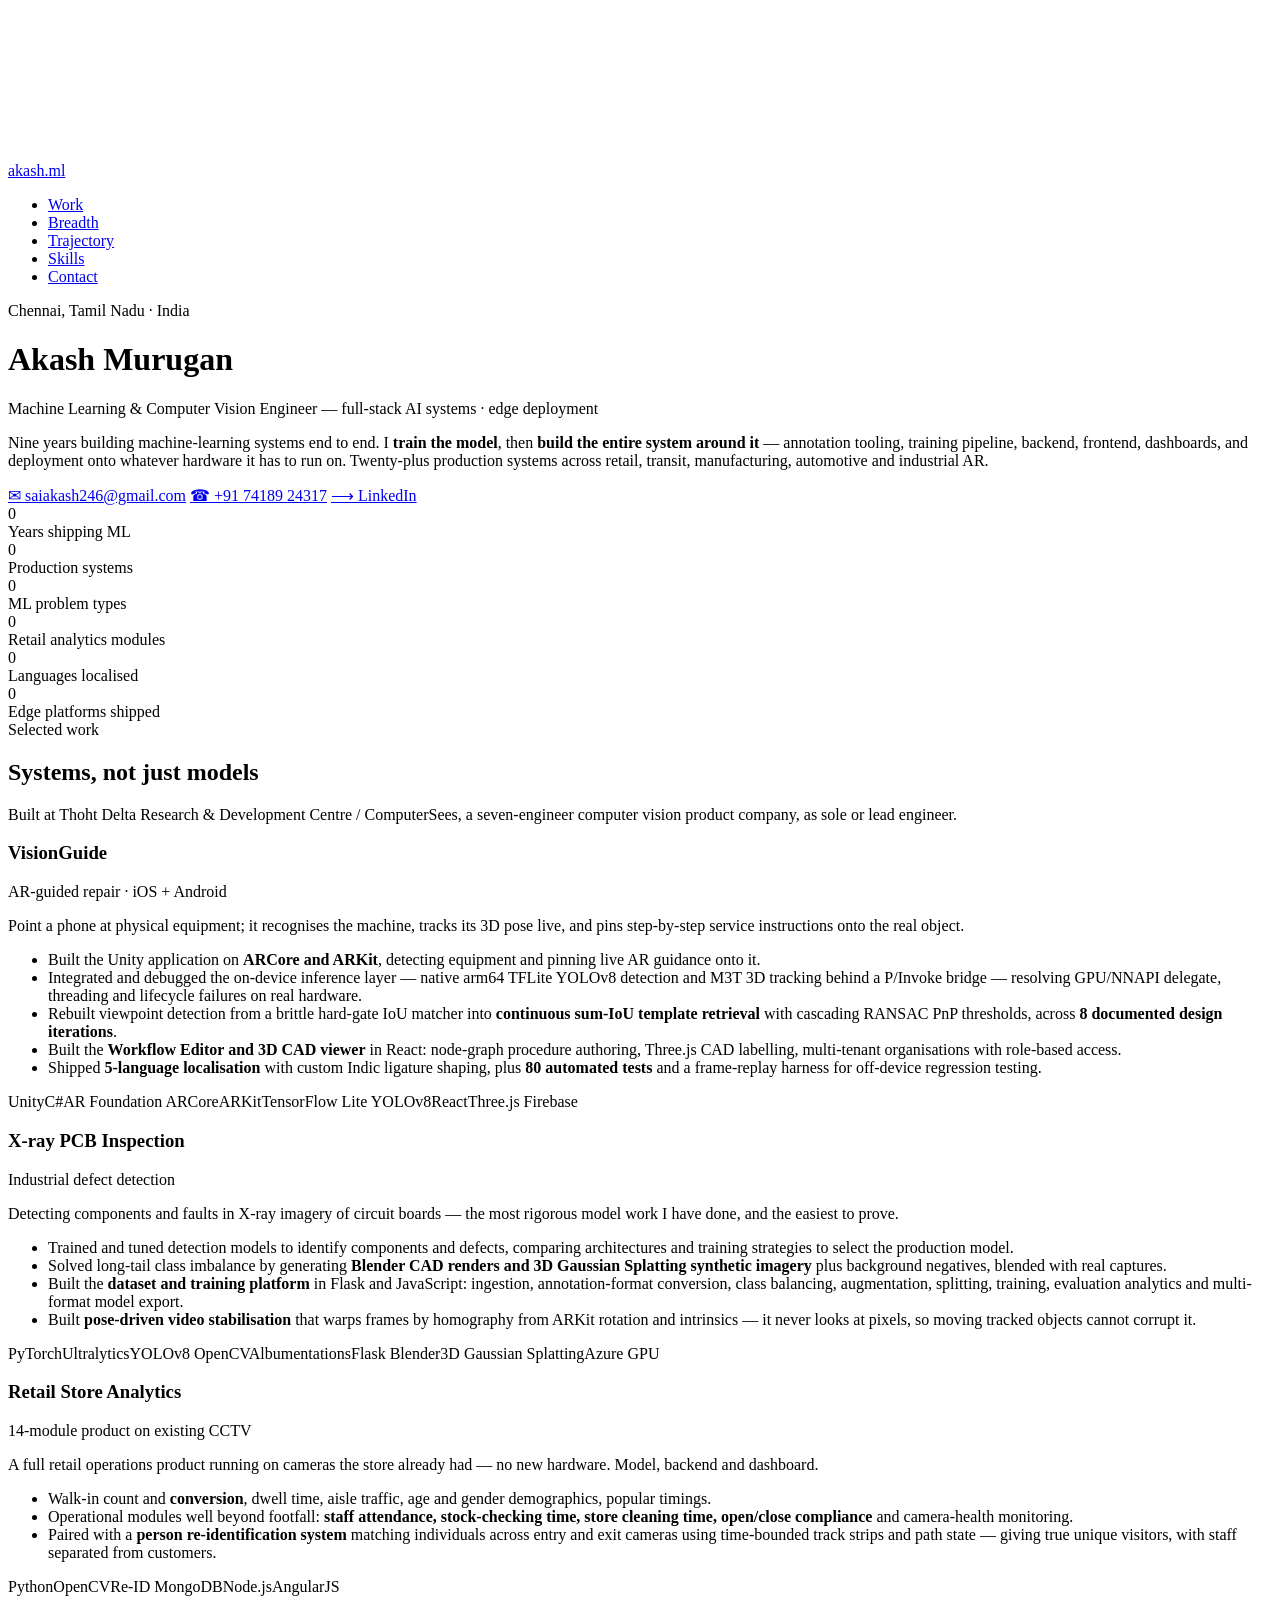
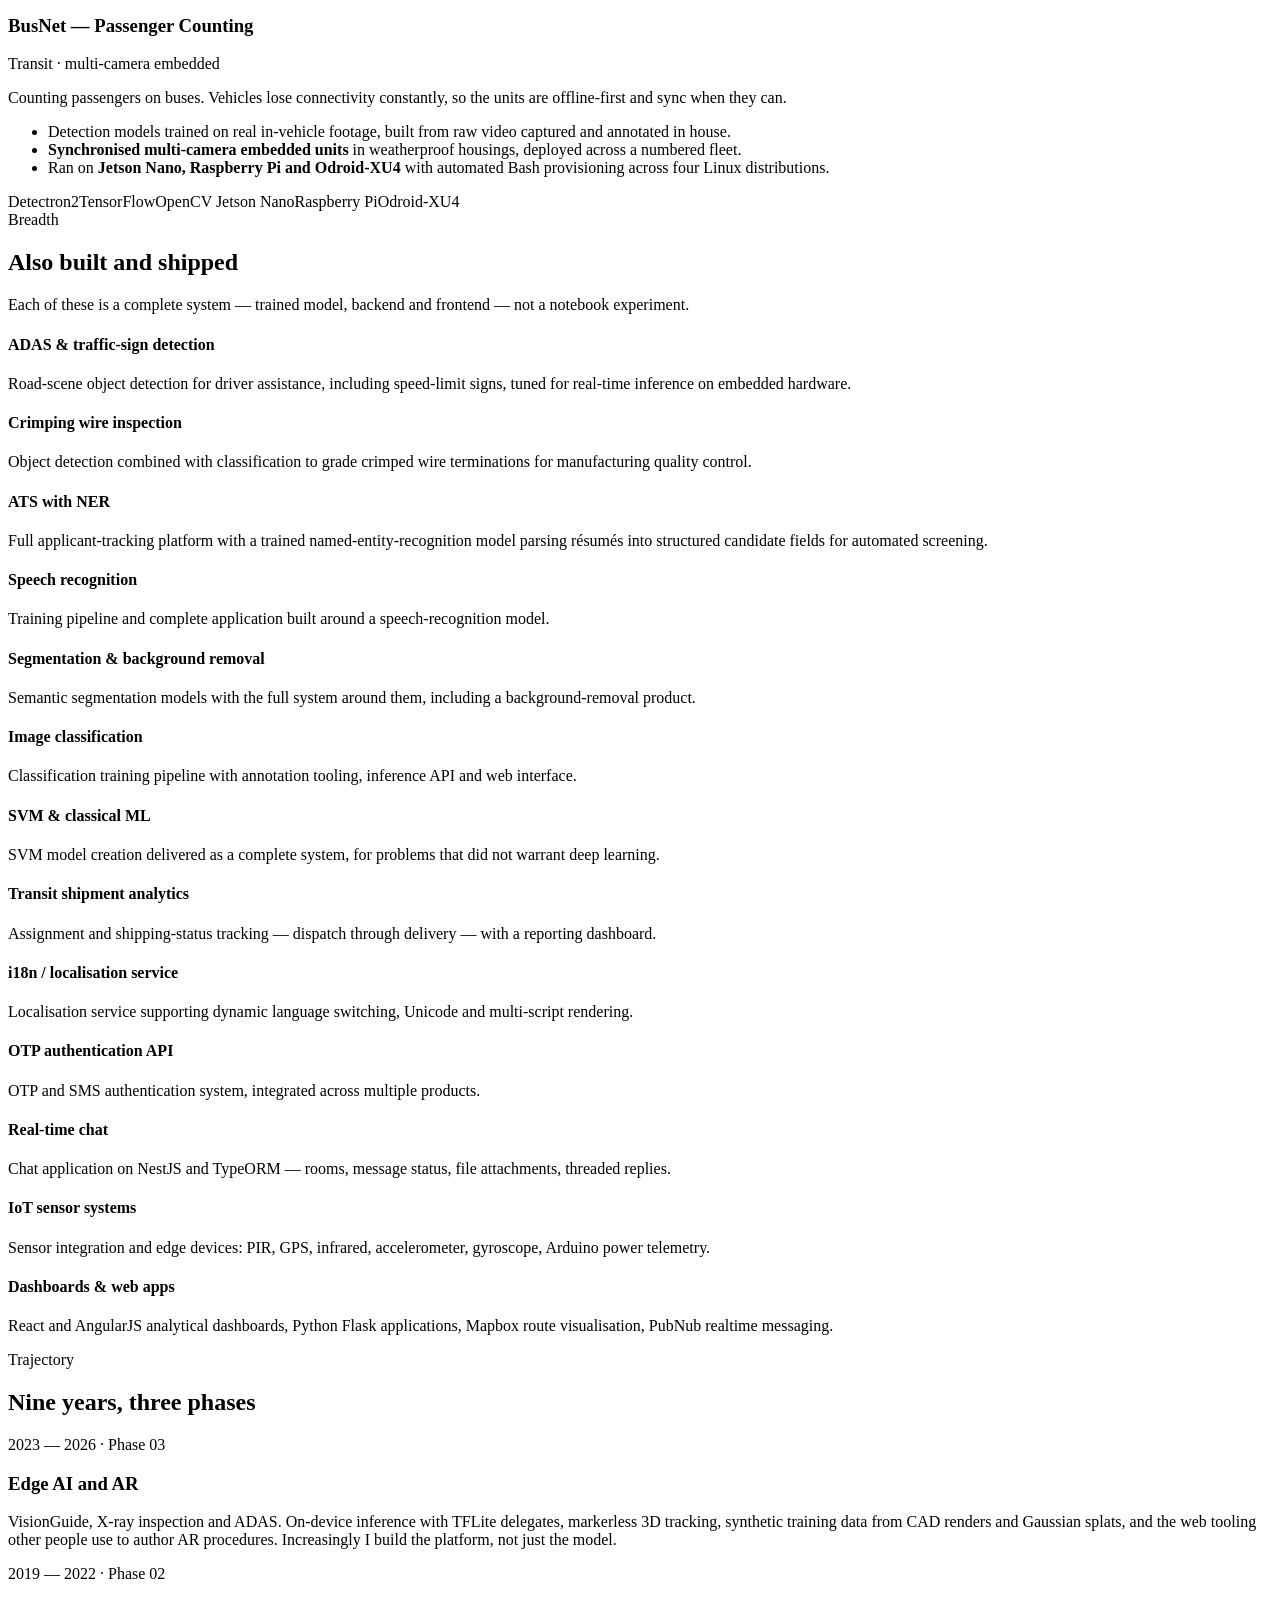
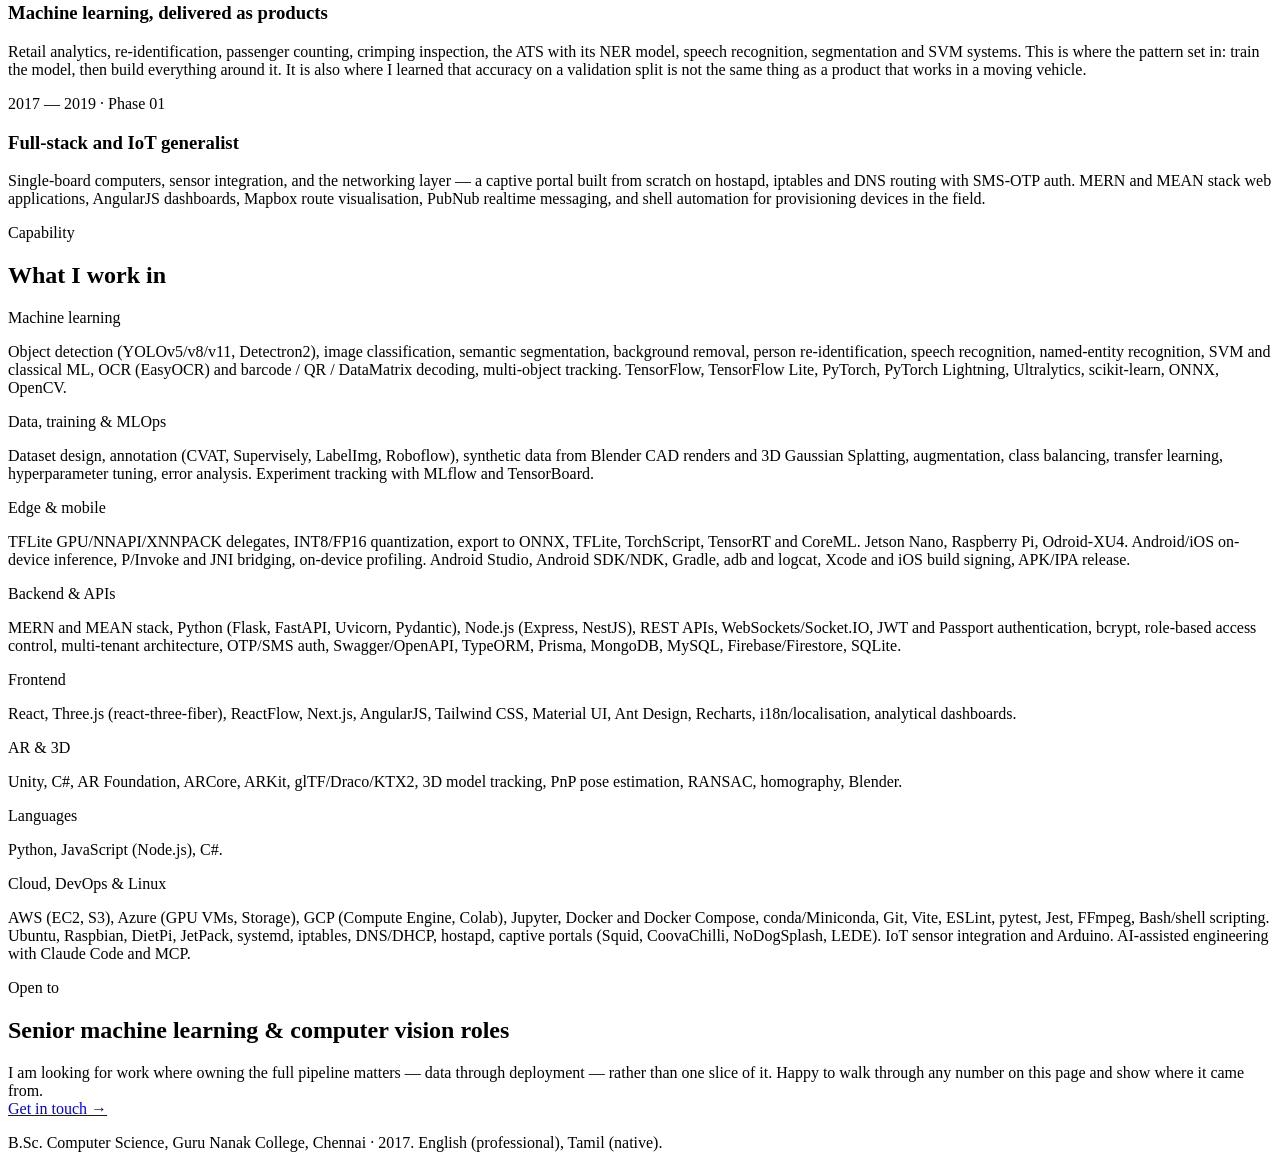
==== commit 83546069: "Update index.html" ====
--- a/index.html
+++ b/index.html
@@ -1,1542 +1,289 @@
-```html
 <!DOCTYPE html>
 <html lang="en">
 <head>
 <meta charset="utf-8">
 <meta name="viewport" content="width=device-width, initial-scale=1">
-<meta name="description" content="Akash Murugan — Senior Machine Learning, Computer Vision and Edge AI Engineer. 9+ years building production AI systems from data and model development through deployment.">
-<meta name="author" content="Akash Murugan">
-
-<title>Akash Murugan — Senior ML & Computer Vision Engineer</title>
-
-<link rel="preconnect" href="https://fonts.googleapis.com">
-<link rel="preconnect" href="https://fonts.gstatic.com" crossorigin>
-<link rel="stylesheet" href="https://fonts.googleapis.com/css2?family=Archivo:wght@500;600;700&family=IBM+Plex+Mono:wght@400;500;600&family=IBM+Plex+Sans:wght@400;500;600&display=swap">
-
-<style>
-/* =========================================================
-   TOKENS
-   ========================================================= */
-:root {
-  --ground:      #F5F7FA;
-  --surface:     #FFFFFF;
-  --surface-2:   #EDF1F6;
-  --line:        #D5DDE6;
-  --line-soft:   #E4EAF1;
-  --ink:         #141920;
-  --ink-2:       #414B58;
-  --ink-3:       #6B7787;
-  --accent:      #B4670A;
-  --accent-wash: #FBEEDC;
-  --shadow:      0 1px 2px rgba(20,25,32,.05),
-                 0 8px 24px -12px rgba(20,25,32,.16);
-
-  --f-display: "Archivo", "Helvetica Neue", Arial, sans-serif;
-  --f-body:    "IBM Plex Sans", "Segoe UI", Helvetica, Arial, sans-serif;
-  --f-mono:    "IBM Plex Mono", "SFMono-Regular", Consolas, monospace;
-
-  --measure: 68ch;
-  --spine:   1000px;
-}
-
-@media (prefers-color-scheme: dark) {
-  :root:not([data-theme="light"]) {
-    --ground:      #12161C;
-    --surface:     #181E26;
-    --surface-2:   #1F2731;
-    --line:        #2C3743;
-    --line-soft:   #232C37;
-    --ink:         #E9EDF2;
-    --ink-2:       #AFBAC7;
-    --ink-3:       #7E8B99;
-    --accent:      #F2A13B;
-    --accent-wash: #2A2117;
-    --shadow:      0 1px 2px rgba(0,0,0,.4),
-                   0 10px 28px -14px rgba(0,0,0,.7);
-  }
-}
-
-:root[data-theme="dark"] {
-  --ground:      #12161C;
-  --surface:     #181E26;
-  --surface-2:   #1F2731;
-  --line:        #2C3743;
-  --line-soft:   #232C37;
-  --ink:         #E9EDF2;
-  --ink-2:       #AFBAC7;
-  --ink-3:       #7E8B99;
-  --accent:      #F2A13B;
-  --accent-wash: #2A2117;
-  --shadow:      0 1px 2px rgba(0,0,0,.4),
-                 0 10px 28px -14px rgba(0,0,0,.7);
-}
-
-/* =========================================================
-   BASE
-   ========================================================= */
-* {
-  box-sizing: border-box;
-}
-
-html {
-  scroll-behavior: smooth;
-}
-
-body {
-  margin: 0;
-  background: var(--ground);
-  color: var(--ink);
-  font-family: var(--f-body);
-  font-size: 16px;
-  line-height: 1.6;
-  -webkit-font-smoothing: antialiased;
-}
-
-.spine {
-  max-width: var(--spine);
-  margin: 0 auto;
-  padding: 0 28px;
-}
-
-h1, h2, h3, h4 {
-  font-family: var(--f-display);
-  text-wrap: balance;
-  margin: 0;
-}
-
-p {
-  margin: 0;
-}
-
-a {
-  color: var(--ink);
-  text-decoration-color: var(--accent);
-  text-underline-offset: 3px;
-}
-
-a:focus-visible,
-button:focus-visible,
-summary:focus-visible {
-  outline: 2px solid var(--accent);
-  outline-offset: 3px;
-  border-radius: 2px;
-}
-
-.lbl {
-  font-family: var(--f-mono);
-  font-size: 11px;
-  font-weight: 500;
-  letter-spacing: .13em;
-  text-transform: uppercase;
-  color: var(--ink-3);
-}
-
-/* =========================================================
-   BOUNDING BOX MOTIF
-   ========================================================= */
-.bbox {
-  position: relative;
-}
-
-.bbox::before,
-.bbox::after {
-  content: "";
-  position: absolute;
-  width: 13px;
-  height: 13px;
-  pointer-events: none;
-  border: 2px solid var(--accent);
-}
-
-.bbox::before {
-  top: 0;
-  left: 0;
-  border-right: 0;
-  border-bottom: 0;
-}
-
-.bbox::after {
-  bottom: 0;
-  right: 0;
-  border-left: 0;
-  border-top: 0;
-}
-
-/* =========================================================
-   HERO
-   ========================================================= */
-header.hero {
-  padding: 76px 0 56px;
-  border-bottom: 1px solid var(--line);
-}
-
-.hero-frame {
-  padding: 26px 24px;
-}
-
-.hero h1 {
-  font-size: clamp(2.6rem, 7vw, 4.5rem);
-  font-weight: 700;
-  line-height: 1.02;
-  letter-spacing: -.025em;
-  margin: 12px 0 0;
-}
-
-.hero .role {
-  font-family: var(--f-mono);
-  font-size: clamp(.82rem, 1.8vw, .95rem);
-  color: var(--accent);
-  font-weight: 500;
-  margin-top: 14px;
-}
-
-.hero .thesis {
-  max-width: var(--measure);
-  margin-top: 22px;
-  font-size: 1.06rem;
-  color: var(--ink-2);
-}
-
-.hero .thesis strong {
-  color: var(--ink);
-  font-weight: 600;
-}
-
-.contactbar {
-  display: flex;
-  flex-wrap: wrap;
-  gap: 9px;
-  margin-top: 28px;
-}
-
-.contactbar a {
-  color: var(--ink);
-  text-decoration: none;
-  border: 1px solid var(--line);
-  background: var(--surface);
-  padding: 8px 13px;
-  font-family: var(--f-mono);
-  font-size: .76rem;
-  transition: .15s ease;
-}
-
-.contactbar a:hover {
-  color: var(--accent);
-  border-color: var(--accent);
-  background: var(--accent-wash);
-}
-
-.contactbar .primary {
-  border-color: var(--accent);
-}
-
-/* =========================================================
-   DETECTION STRIP
-   ========================================================= */
-.detections {
-  display: grid;
-  grid-template-columns: repeat(auto-fit, minmax(148px, 1fr));
-  gap: 2px;
-  margin-top: 38px;
-  background: var(--line-soft);
-  border: 1px solid var(--line-soft);
-}
-
-.det {
-  background: var(--surface);
-  padding: 16px 16px 14px;
-}
-
-.det .v {
-  font-family: var(--f-mono);
-  font-size: 1.55rem;
-  font-weight: 600;
-  color: var(--ink);
-  font-variant-numeric: tabular-nums;
-  line-height: 1.1;
-}
-
-.det .k {
-  font-family: var(--f-mono);
-  font-size: 10.5px;
-  letter-spacing: .1em;
-  text-transform: uppercase;
-  color: var(--ink-3);
-  margin-top: 7px;
-}
-
-/* =========================================================
-   SECTIONS
-   ========================================================= */
-section {
-  padding: 68px 0;
-  border-bottom: 1px solid var(--line);
-}
-
-.sechead {
-  padding: 14px 18px;
-  display: inline-block;
-  margin-bottom: 34px;
-}
-
-.sechead h2 {
-  font-size: clamp(1.4rem, 3.4vw, 1.95rem);
-  font-weight: 600;
-  letter-spacing: -.015em;
-}
-
-.sechead .lbl {
-  display: block;
-  margin-bottom: 5px;
-}
-
-.lede {
-  max-width: var(--measure);
-  color: var(--ink-2);
-  margin-bottom: 34px;
-  font-size: 1.02rem;
-}
-
-/* =========================================================
-   EXPERIENCE
-   ========================================================= */
-.experience {
-  display: grid;
-  gap: 20px;
-}
-
-.experience-card {
-  background: var(--surface);
-  border: 1px solid var(--line);
-  padding: 28px 26px;
-  box-shadow: var(--shadow);
-}
-
-.experience-top {
-  display: flex;
-  justify-content: space-between;
-  gap: 20px;
-  flex-wrap: wrap;
-}
-
-.experience h3 {
-  font-size: 1.25rem;
-  font-weight: 600;
-}
-
-.company {
-  color: var(--accent);
-  font-family: var(--f-mono);
-  font-size: .78rem;
-  margin-top: 5px;
-}
-
-.period {
-  color: var(--ink-3);
-  font-family: var(--f-mono);
-  font-size: .72rem;
-  white-space: nowrap;
-}
-
-.experience-card p {
-  color: var(--ink-2);
-  max-width: var(--measure);
-  margin-top: 14px;
-}
-
-.experience-card ul {
-  margin: 18px 0 0;
-  padding-left: 20px;
-  color: var(--ink-2);
-}
-
-.experience-card li {
-  margin-bottom: 7px;
-}
-
-/* =========================================================
-   PRODUCT CASES
-   ========================================================= */
-.cases {
-  display: grid;
-  gap: 20px;
-}
-
-.case {
-  background: var(--surface);
-  border: 1px solid var(--line);
-  padding: 28px 26px;
-  box-shadow: var(--shadow);
-}
-
-.case-top {
-  display: flex;
-  flex-wrap: wrap;
-  align-items: baseline;
-  gap: 10px 16px;
-}
-
-.case h3 {
-  font-size: 1.3rem;
-  font-weight: 600;
-  letter-spacing: -.01em;
-}
-
-.case .era {
-  font-family: var(--f-mono);
-  font-size: .72rem;
-  color: var(--ink-3);
-  letter-spacing: .07em;
-  text-transform: uppercase;
-}
-
-.case .what {
-  color: var(--ink-2);
-  margin-top: 10px;
-  max-width: var(--measure);
-}
-
-.case ul {
-  margin: 18px 0 0;
-  padding: 0;
-  list-style: none;
-  display: grid;
-  gap: 9px;
-}
-
-.case li {
-  position: relative;
-  padding-left: 20px;
-  color: var(--ink-2);
-  font-size: .955rem;
-}
-
-.case li::before {
-  content: "";
-  position: absolute;
-  left: 0;
-  top: .58em;
-  width: 7px;
-  height: 7px;
-  border: 1.5px solid var(--accent);
-}
-
-.case li b {
-  color: var(--ink);
-  font-weight: 600;
-}
-
-.stack {
-  display: flex;
-  flex-wrap: wrap;
-  gap: 6px;
-  margin-top: 20px;
-}
-
-.chip {
-  font-family: var(--f-mono);
-  font-size: 11px;
-  color: var(--ink-2);
-  background: var(--surface-2);
-  border: 1px solid var(--line-soft);
-  padding: 3px 8px;
-  white-space: nowrap;
-}
-
-/* =========================================================
-   IMPACT BOX
-   ========================================================= */
-.impact {
-  margin-top: 20px;
-  padding: 16px 18px;
-  border-left: 3px solid var(--accent);
-  background: var(--accent-wash);
-  color: var(--ink-2);
-  font-size: .92rem;
-}
-
-.impact strong {
-  color: var(--ink);
-}
-
-/* =========================================================
-   SYSTEMS GRID
-   ========================================================= */
-.grid-sys {
-  display: grid;
-  grid-template-columns: repeat(auto-fill, minmax(232px, 1fr));
-  gap: 2px;
-  background: var(--line-soft);
-  border: 1px solid var(--line-soft);
-}
-
-.sys {
-  background: var(--surface);
-  padding: 18px 18px 20px;
-}
-
-.sys h4 {
-  font-size: .96rem;
-  font-weight: 600;
-  letter-spacing: -.005em;
-}
-
-.sys p {
-  color: var(--ink-2);
-  font-size: .875rem;
-  margin-top: 7px;
-  line-height: 1.5;
-}
-
-/* =========================================================
-   TIMELINE
-   ========================================================= */
-.phases {
-  display: grid;
-  gap: 0;
-}
-
-.phase {
-  display: grid;
-  grid-template-columns: 74px 1fr;
-  gap: 22px;
-  padding: 24px 0;
-  border-top: 1px solid var(--line-soft);
-}
-
-.phase:first-child {
-  border-top: 0;
-}
-
-.phase .idx {
-  font-family: var(--f-mono);
-  font-size: 11px;
-  letter-spacing: .1em;
-  color: var(--ink-3);
-  padding-top: 4px;
-}
-
-.phase .idx b {
-  display: block;
-  font-size: 1.5rem;
-  color: var(--accent);
-  font-weight: 600;
-  letter-spacing: 0;
-  line-height: 1;
-  margin-bottom: 6px;
-}
-
-.phase h3 {
-  font-size: 1.08rem;
-  font-weight: 600;
-}
-
-.phase p {
-  color: var(--ink-2);
-  margin-top: 7px;
-  max-width: var(--measure);
-  font-size: .96rem;
-}
-
-/* =========================================================
-   SKILLS
-   ========================================================= */
-.skills {
-  display: grid;
-  gap: 2px;
-  background: var(--line-soft);
-  border: 1px solid var(--line-soft);
-}
-
-.skrow {
-  background: var(--surface);
-  padding: 17px 20px;
-  display: grid;
-  grid-template-columns: 190px 1fr;
-  gap: 20px;
-}
-
-.skrow .lbl {
-  padding-top: 3px;
-}
-
-.skrow p {
-  color: var(--ink-2);
-  font-size: .93rem;
-}
-
-.skrow em {
-  font-style: normal;
-  color: var(--ink-3);
-}
-
-/* =========================================================
-   EDUCATION
-   ========================================================= */
-.education-card {
-  background: var(--surface);
-  border: 1px solid var(--line);
-  padding: 24px;
-}
-
-.education-card h3 {
-  font-size: 1.08rem;
-}
-
-.education-card p {
-  color: var(--ink-2);
-  margin-top: 5px;
-}
-
-/* =========================================================
-   FOOTER
-   ========================================================= */
-footer {
-  padding: 60px 0 76px;
-}
-
-footer .note {
-  color: var(--ink-3);
-  font-size: .88rem;
-  margin-top: 18px;
-  max-width: var(--measure);
-}
-
-.cta-row {
-  display: flex;
-  flex-wrap: wrap;
-  gap: 10px;
-  margin-top: 22px;
-}
-
-.cta {
-  display: inline-block;
-  font-family: var(--f-mono);
-  font-size: .88rem;
-  border: 2px solid var(--accent);
-  color: var(--ink);
-  padding: 11px 20px;
-  text-decoration: none;
-}
-
-.cta:hover {
-  background: var(--accent-wash);
-}
-
-.cta.secondary {
-  border-width: 1px;
-  border-color: var(--line);
-  background: var(--surface);
-}
-
-.cta.secondary:hover {
-  border-color: var(--accent);
-}
-
-@media (max-width: 720px) {
-
-  .skrow {
-    grid-template-columns: 1fr;
-    gap: 7px;
-  }
-
-  .phase {
-    grid-template-columns: 54px 1fr;
-    gap: 14px;
-  }
-
-  header.hero {
-    padding: 52px 0 40px;
-  }
-
-  section {
-    padding: 50px 0;
-  }
-
-  .experience-top {
-    display: block;
-  }
-
-  .period {
-    margin-top: 8px;
-  }
-}
-
-@media (prefers-reduced-motion: reduce) {
-  * {
-    transition: none !important;
-    animation: none !important;
-  }
-}
-</style>
+<title>Akash Murugan — ML & Computer Vision Engineer</title>
+<meta name="description" content="Portfolio of Akash Murugan — 9 years building production ML systems end to end, from model training to edge deployment. 20+ shipped systems across retail, transit, manufacturing and AR.">
+<link rel="stylesheet" href="portfolio.css">
 </head>
-
 <body>
 
-<div class="spine">
-
-<!-- =======================================================
-     HERO
-     ======================================================= -->
-
-<header class="hero">
-
-  <div class="hero-frame bbox">
-
-    <span class="lbl">Chennai, Tamil Nadu · India</span>
-
-    <h1>Akash Murugan</h1>
-
-    <p class="role">
-      Senior Machine Learning &amp; Computer Vision Engineer · Edge AI · AR
+<!-- Neural network background -->
+<canvas id="neural-bg"></canvas>
+
+<!-- Scroll progress -->
+<div class="scroll-progress"></div>
+
+<!-- Navigation -->
+<nav class="nav" id="nav">
+  <div class="nav-inner">
+    <a href="#" class="nav-logo">akash.ml<span class="blink"></span></a>
+    <ul class="nav-links">
+      <li><a href="#work">Work</a></li>
+      <li><a href="#breadth">Breadth</a></li>
+      <li><a href="#trajectory">Trajectory</a></li>
+      <li><a href="#skills">Skills</a></li>
+      <li><a href="#contact">Contact</a></li>
+    </ul>
+  </div>
+</nav>
+
+<div class="container">
+
+<!-- ==================== HERO ==================== -->
+<header class="hero" id="hero">
+  <div class="hero-content">
+    <div class="hero-label">
+      <span class="dot"></span>
+      <span>Chennai, Tamil Nadu · India</span>
+    </div>
+
+    <h1><span class="gradient-text">Akash Murugan</span></h1>
+
+    <p class="hero-role" id="typewriter" data-text="Machine Learning & Computer Vision Engineer — full-stack AI systems · edge deployment">Machine Learning & Computer Vision Engineer — full-stack AI systems · edge deployment</p>
+
+    <p class="hero-desc">
+      Nine years building machine-learning systems end to end. I <strong>train the model</strong>, then
+      <strong>build the entire system around it</strong> — annotation tooling, training pipeline,
+      backend, frontend, dashboards, and deployment onto whatever hardware it has to run on.
+      Twenty-plus production systems across retail, transit, manufacturing, automotive and industrial AR.
     </p>
 
-    <p class="thesis">
-      <strong>9+ years building production AI systems end to end.</strong>
-      I work across computer vision, machine learning, edge deployment and
-      application engineering — from dataset design and model training to
-      backend systems, user interfaces and on-device inference.
-    </p>
-
-    <nav class="contactbar" aria-label="Professional links">
-
-      <a class="primary" href="Akash_Murugan_Resume.pdf" target="_blank">
-        Download Resume
-      </a>
-
-      <a href="https://www.linkedin.com/in/akash-murugan-6472aa143/"
-         target="_blank"
-         rel="noopener">
-        LinkedIn
-      </a>
-
-      <!-- Add your GitHub URL here when ready -->
-      <!--
-      <a href="https://github.com/YOUR_USERNAME"
-         target="_blank"
-         rel="noopener">
-        GitHub
-      </a>
-      -->
-
-      <a href="mailto:saiakash246@gmail.com">
-        Email
-      </a>
-
+    <nav class="contact-bar">
+      <a class="contact-link" href="mailto:saiakash246@gmail.com">✉ saiakash246@gmail.com</a>
+      <a class="contact-link" href="tel:+917418924317">☎ +91 74189 24317</a>
+      <a class="contact-link" href="https://www.linkedin.com/in/akash-murugan-6472aa143/">⟶ LinkedIn</a>
     </nav>
 
-  </div>
-
-  <div class="detections">
-
-    <div class="det">
-      <div class="v">9+</div>
-      <div class="k">Years experience</div>
-    </div>
-
-    <div class="det">
-      <div class="v">20+</div>
-      <div class="k">Production AI systems</div>
-    </div>
-
-    <div class="det">
-      <div class="v">14</div>
-      <div class="k">Retail analytics modules</div>
-    </div>
-
-    <div class="det">
-      <div class="v">3</div>
-      <div class="k">Edge platforms</div>
-    </div>
-
-    <div class="det">
-      <div class="v">28</div>
-      <div class="k">Languages supported</div>
-    </div>
-
-  </div>
-
+    <div class="hero-stats reveal">
+      <div class="stat">
+        <div class="stat-value" data-count="9" data-suffix="">0</div>
+        <div class="stat-label">Years shipping ML</div>
+      </div>
+      <div class="stat">
+        <div class="stat-value" data-count="20" data-suffix="+">0</div>
+        <div class="stat-label">Production systems</div>
+      </div>
+      <div class="stat">
+        <div class="stat-value" data-count="8" data-suffix="">0</div>
+        <div class="stat-label">ML problem types</div>
+      </div>
+      <div class="stat">
+        <div class="stat-value" data-count="14" data-suffix="">0</div>
+        <div class="stat-label">Retail analytics modules</div>
+      </div>
+      <div class="stat">
+        <div class="stat-value" data-count="5" data-suffix="">0</div>
+        <div class="stat-label">Languages localised</div>
+      </div>
+      <div class="stat">
+        <div class="stat-value" data-count="3" data-suffix="">0</div>
+        <div class="stat-label">Edge platforms shipped</div>
+      </div>
+    </div>
+  </div>
 </header>
 
-
-<!-- =======================================================
-     ABOUT
-     ======================================================= -->
-
-<section>
-
-  <div class="sechead bbox">
-    <span class="lbl">Profile</span>
-    <h2>Production AI, end to end</h2>
-  </div>
-
-  <p class="lede">
-    My focus is building AI systems that actually operate outside a notebook.
-    I have worked across computer vision, model training, synthetic data,
-    edge inference, AR, backend services, dashboards and embedded deployment.
-    The common thread is owning the complete path from data to a working product.
+<!-- ==================== SELECTED WORK ==================== -->
+<section id="work">
+  <div class="section-header reveal">
+    <div class="section-label">Selected work</div>
+    <h2 class="section-title">Systems, not just models</h2>
+    <p class="section-desc">Built at Thoht Delta Research & Development Centre / ComputerSees, a seven-engineer computer vision product company, as sole or lead engineer.</p>
+  </div>
+
+  <div class="projects-grid">
+
+    <article class="project-card reveal">
+      <div class="project-header">
+        <h3>VisionGuide</h3>
+        <span class="project-era">AR-guided repair · iOS + Android</span>
+      </div>
+      <p class="project-desc">Point a phone at physical equipment; it recognises the machine, tracks its 3D pose live, and pins step-by-step service instructions onto the real object.</p>
+      <ul>
+        <li>Built the Unity application on <b>ARCore and ARKit</b>, detecting equipment and pinning live AR guidance onto it.</li>
+        <li>Integrated and debugged the on-device inference layer — native arm64 TFLite YOLOv8 detection and M3T 3D tracking behind a P/Invoke bridge — resolving GPU/NNAPI delegate, threading and lifecycle failures on real hardware.</li>
+        <li>Rebuilt viewpoint detection from a brittle hard-gate IoU matcher into <b>continuous sum-IoU template retrieval</b> with cascading RANSAC PnP thresholds, across <b>8 documented design iterations</b>.</li>
+        <li>Built the <b>Workflow Editor and 3D CAD viewer</b> in React: node-graph procedure authoring, Three.js CAD labelling, multi-tenant organisations with role-based access.</li>
+        <li>Shipped <b>5-language localisation</b> with custom Indic ligature shaping, plus <b>80 automated tests</b> and a frame-replay harness for off-device regression testing.</li>
+      </ul>
+      <div class="tech-stack">
+        <span class="chip">Unity</span><span class="chip">C#</span><span class="chip">AR Foundation</span>
+        <span class="chip">ARCore</span><span class="chip">ARKit</span><span class="chip">TensorFlow Lite</span>
+        <span class="chip">YOLOv8</span><span class="chip">React</span><span class="chip">Three.js</span>
+        <span class="chip">Firebase</span>
+      </div>
+    </article>
+
+    <article class="project-card reveal">
+      <div class="project-header">
+        <h3>X-ray PCB Inspection</h3>
+        <span class="project-era">Industrial defect detection</span>
+      </div>
+      <p class="project-desc">Detecting components and faults in X-ray imagery of circuit boards — the most rigorous model work I have done, and the easiest to prove.</p>
+      <ul>
+        <li>Trained and tuned detection models to identify components and defects, comparing architectures and training strategies to select the production model.</li>
+        <li>Solved long-tail class imbalance by generating <b>Blender CAD renders and 3D Gaussian Splatting synthetic imagery</b> plus background negatives, blended with real captures.</li>
+        <li>Built the <b>dataset and training platform</b> in Flask and JavaScript: ingestion, annotation-format conversion, class balancing, augmentation, splitting, training, evaluation analytics and multi-format model export.</li>
+        <li>Built <b>pose-driven video stabilisation</b> that warps frames by homography from ARKit rotation and intrinsics — it never looks at pixels, so moving tracked objects cannot corrupt it.</li>
+      </ul>
+      <div class="tech-stack">
+        <span class="chip">PyTorch</span><span class="chip">Ultralytics</span><span class="chip">YOLOv8</span>
+        <span class="chip">OpenCV</span><span class="chip">Albumentations</span><span class="chip">Flask</span>
+        <span class="chip">Blender</span><span class="chip">3D Gaussian Splatting</span><span class="chip">Azure GPU</span>
+      </div>
+    </article>
+
+    <article class="project-card reveal">
+      <div class="project-header">
+        <h3>Retail Store Analytics</h3>
+        <span class="project-era">14-module product on existing CCTV</span>
+      </div>
+      <p class="project-desc">A full retail operations product running on cameras the store already had — no new hardware. Model, backend and dashboard.</p>
+      <ul>
+        <li>Walk-in count and <b>conversion</b>, dwell time, aisle traffic, age and gender demographics, popular timings.</li>
+        <li>Operational modules well beyond footfall: <b>staff attendance, stock-checking time, store cleaning time, open/close compliance</b> and camera-health monitoring.</li>
+        <li>Paired with a <b>person re-identification system</b> matching individuals across entry and exit cameras using time-bounded track strips and path state — giving true unique visitors, with staff separated from customers.</li>
+      </ul>
+      <div class="tech-stack">
+        <span class="chip">Python</span><span class="chip">OpenCV</span><span class="chip">Re-ID</span>
+        <span class="chip">MongoDB</span><span class="chip">Node.js</span><span class="chip">AngularJS</span>
+      </div>
+    </article>
+
+    <article class="project-card reveal">
+      <div class="project-header">
+        <h3>BusNet — Passenger Counting</h3>
+        <span class="project-era">Transit · multi-camera embedded</span>
+      </div>
+      <p class="project-desc">Counting passengers on buses. Vehicles lose connectivity constantly, so the units are offline-first and sync when they can.</p>
+      <ul>
+        <li>Detection models trained on real in-vehicle footage, built from raw video captured and annotated in house.</li>
+        <li><b>Synchronised multi-camera embedded units</b> in weatherproof housings, deployed across a numbered fleet.</li>
+        <li>Ran on <b>Jetson Nano, Raspberry Pi and Odroid-XU4</b> with automated Bash provisioning across four Linux distributions.</li>
+      </ul>
+      <div class="tech-stack">
+        <span class="chip">Detectron2</span><span class="chip">TensorFlow</span><span class="chip">OpenCV</span>
+        <span class="chip">Jetson Nano</span><span class="chip">Raspberry Pi</span><span class="chip">Odroid-XU4</span>
+      </div>
+    </article>
+
+  </div>
+</section>
+
+<!-- ==================== BREADTH ==================== -->
+<section id="breadth">
+  <div class="section-header reveal">
+    <div class="section-label">Breadth</div>
+    <h2 class="section-title">Also built and shipped</h2>
+    <p class="section-desc">Each of these is a complete system — trained model, backend and frontend — not a notebook experiment.</p>
+  </div>
+
+  <div class="breadth-grid">
+    <div class="breadth-card reveal"><h4>ADAS & traffic-sign detection</h4><p>Road-scene object detection for driver assistance, including speed-limit signs, tuned for real-time inference on embedded hardware.</p></div>
+    <div class="breadth-card reveal"><h4>Crimping wire inspection</h4><p>Object detection combined with classification to grade crimped wire terminations for manufacturing quality control.</p></div>
+    <div class="breadth-card reveal"><h4>ATS with NER</h4><p>Full applicant-tracking platform with a trained named-entity-recognition model parsing résumés into structured candidate fields for automated screening.</p></div>
+    <div class="breadth-card reveal"><h4>Speech recognition</h4><p>Training pipeline and complete application built around a speech-recognition model.</p></div>
+    <div class="breadth-card reveal"><h4>Segmentation & background removal</h4><p>Semantic segmentation models with the full system around them, including a background-removal product.</p></div>
+    <div class="breadth-card reveal"><h4>Image classification</h4><p>Classification training pipeline with annotation tooling, inference API and web interface.</p></div>
+    <div class="breadth-card reveal"><h4>SVM & classical ML</h4><p>SVM model creation delivered as a complete system, for problems that did not warrant deep learning.</p></div>
+    <div class="breadth-card reveal"><h4>Transit shipment analytics</h4><p>Assignment and shipping-status tracking — dispatch through delivery — with a reporting dashboard.</p></div>
+    <div class="breadth-card reveal"><h4>i18n / localisation service</h4><p>Localisation service supporting dynamic language switching, Unicode and multi-script rendering.</p></div>
+    <div class="breadth-card reveal"><h4>OTP authentication API</h4><p>OTP and SMS authentication system, integrated across multiple products.</p></div>
+    <div class="breadth-card reveal"><h4>Real-time chat</h4><p>Chat application on NestJS and TypeORM — rooms, message status, file attachments, threaded replies.</p></div>
+    <div class="breadth-card reveal"><h4>IoT sensor systems</h4><p>Sensor integration and edge devices: PIR, GPS, infrared, accelerometer, gyroscope, Arduino power telemetry.</p></div>
+    <div class="breadth-card reveal"><h4>Dashboards & web apps</h4><p>React and AngularJS analytical dashboards, Python Flask applications, Mapbox route visualisation, PubNub realtime messaging.</p></div>
+  </div>
+</section>
+
+<!-- ==================== TRAJECTORY ==================== -->
+<section id="trajectory">
+  <div class="section-header reveal">
+    <div class="section-label">Trajectory</div>
+    <h2 class="section-title">Nine years, three phases</h2>
+  </div>
+
+  <div class="timeline">
+    <div class="timeline-item reveal">
+      <div class="timeline-era">2023 — 2026 · Phase 03</div>
+      <h3>Edge AI and AR</h3>
+      <p>VisionGuide, X-ray inspection and ADAS. On-device inference with TFLite delegates, markerless 3D tracking, synthetic training data from CAD renders and Gaussian splats, and the web tooling other people use to author AR procedures. Increasingly I build the platform, not just the model.</p>
+    </div>
+    <div class="timeline-item reveal">
+      <div class="timeline-era">2019 — 2022 · Phase 02</div>
+      <h3>Machine learning, delivered as products</h3>
+      <p>Retail analytics, re-identification, passenger counting, crimping inspection, the ATS with its NER model, speech recognition, segmentation and SVM systems. This is where the pattern set in: train the model, then build everything around it. It is also where I learned that accuracy on a validation split is not the same thing as a product that works in a moving vehicle.</p>
+    </div>
+    <div class="timeline-item reveal">
+      <div class="timeline-era">2017 — 2019 · Phase 01</div>
+      <h3>Full-stack and IoT generalist</h3>
+      <p>Single-board computers, sensor integration, and the networking layer — a captive portal built from scratch on hostapd, iptables and DNS routing with SMS-OTP auth. MERN and MEAN stack web applications, AngularJS dashboards, Mapbox route visualisation, PubNub realtime messaging, and shell automation for provisioning devices in the field.</p>
+    </div>
+  </div>
+</section>
+
+<!-- ==================== SKILLS ==================== -->
+<section id="skills">
+  <div class="section-header reveal">
+    <div class="section-label">Capability</div>
+    <h2 class="section-title">What I work in</h2>
+  </div>
+
+  <div class="skills-grid reveal">
+    <div class="skill-row">
+      <span class="skill-label">Machine learning</span>
+      <p class="skill-content">Object detection (YOLOv5/v8/v11, Detectron2), image classification, semantic segmentation, background removal, person re-identification, speech recognition, named-entity recognition, SVM and classical ML, OCR (EasyOCR) and barcode / QR / DataMatrix decoding, multi-object tracking. TensorFlow, TensorFlow Lite, PyTorch, PyTorch Lightning, Ultralytics, scikit-learn, ONNX, OpenCV.</p>
+    </div>
+    <div class="skill-row">
+      <span class="skill-label">Data, training & MLOps</span>
+      <p class="skill-content">Dataset design, annotation (CVAT, Supervisely, LabelImg, Roboflow), synthetic data from Blender CAD renders and 3D Gaussian Splatting, augmentation, class balancing, transfer learning, hyperparameter tuning, error analysis. Experiment tracking with MLflow and TensorBoard.</p>
+    </div>
+    <div class="skill-row">
+      <span class="skill-label">Edge & mobile</span>
+      <p class="skill-content">TFLite GPU/NNAPI/XNNPACK delegates, INT8/FP16 quantization, export to ONNX, TFLite, TorchScript, TensorRT and CoreML. Jetson Nano, Raspberry Pi, Odroid-XU4. Android/iOS on-device inference, P/Invoke and JNI bridging, on-device profiling. Android Studio, Android SDK/NDK, Gradle, adb and logcat, Xcode and iOS build signing, APK/IPA release.</p>
+    </div>
+    <div class="skill-row">
+      <span class="skill-label">Backend & APIs</span>
+      <p class="skill-content">MERN and MEAN stack, Python (Flask, FastAPI, Uvicorn, Pydantic), Node.js (Express, NestJS), REST APIs, WebSockets/Socket.IO, JWT and Passport authentication, bcrypt, role-based access control, multi-tenant architecture, OTP/SMS auth, Swagger/OpenAPI, TypeORM, Prisma, MongoDB, MySQL, Firebase/Firestore, SQLite.</p>
+    </div>
+    <div class="skill-row">
+      <span class="skill-label">Frontend</span>
+      <p class="skill-content">React, Three.js (react-three-fiber), ReactFlow, Next.js, AngularJS, Tailwind CSS, Material UI, Ant Design, Recharts, i18n/localisation, analytical dashboards.</p>
+    </div>
+    <div class="skill-row">
+      <span class="skill-label">AR & 3D</span>
+      <p class="skill-content">Unity, C#, AR Foundation, ARCore, ARKit, glTF/Draco/KTX2, 3D model tracking, PnP pose estimation, RANSAC, homography, Blender.</p>
+    </div>
+    <div class="skill-row">
+      <span class="skill-label">Languages</span>
+      <p class="skill-content">Python, JavaScript (Node.js), C#.</p>
+    </div>
+    <div class="skill-row">
+      <span class="skill-label">Cloud, DevOps & Linux</span>
+      <p class="skill-content">AWS (EC2, S3), Azure (GPU VMs, Storage), GCP (Compute Engine, Colab), Jupyter, Docker and Docker Compose, conda/Miniconda, Git, Vite, ESLint, pytest, Jest, FFmpeg, Bash/shell scripting. Ubuntu, Raspbian, DietPi, JetPack, systemd, iptables, DNS/DHCP, hostapd, captive portals (Squid, CoovaChilli, NoDogSplash, LEDE). IoT sensor integration and Arduino. AI-assisted engineering with Claude Code and MCP.</p>
+    </div>
+  </div>
+</section>
+
+<!-- ==================== FOOTER ==================== -->
+<footer class="footer" id="contact">
+  <div class="section-header reveal">
+    <div class="section-label">Open to</div>
+    <h2 class="section-title">Senior machine learning & computer vision roles</h2>
+  </div>
+  <p class="section-desc reveal" style="margin-bottom:0">
+    I am looking for work where owning the full pipeline matters — data through deployment — rather
+    than one slice of it. Happy to walk through any number on this page and show where it came from.
   </p>
-
-</section>
-
-
-<!-- =======================================================
-     EXPERIENCE
-     ======================================================= -->
-
-<section>
-
-  <div class="sechead bbox">
-    <span class="lbl">Experience</span>
-    <h2>Professional experience</h2>
-  </div>
-
-  <div class="experience">
-
-    <article class="experience-card">
-
-      <div class="experience-top">
-
-        <div>
-          <h3>Senior Software / Machine Learning Engineer</h3>
-          <div class="company">
-            Thoht Delta Research &amp; Development Centre / ComputerSees
-          </div>
-        </div>
-
-        <div class="period">
-          2017 — Present
-        </div>
-
-      </div>
-
-      <p>
-        Worked across software engineering, machine learning, computer vision,
-        edge AI, industrial AR and product development in a small engineering
-        team, taking systems from prototype through deployment.
-      </p>
-
-      <ul>
-        <li>
-          Designed and delivered production computer-vision systems for
-          retail analytics, transit, manufacturing, industrial inspection,
-          automotive and AR-guided maintenance.
-        </li>
-
-        <li>
-          Built complete ML workflows covering dataset preparation,
-          annotation, augmentation, training, evaluation, model export
-          and deployment.
-        </li>
-
-        <li>
-          Developed edge and mobile inference solutions using
-          TensorFlow Lite, ONNX and embedded NVIDIA / ARM platforms.
-        </li>
-
-        <li>
-          Built supporting backend, frontend, dashboard, authentication,
-          localisation and data-management systems around AI products.
-        </li>
-
-        <li>
-          Worked across Python, C#, JavaScript, Unity, React, Flask,
-          Node.js, Docker, Linux and cloud GPU environments.
-        </li>
-      </ul>
-
-      <div class="stack">
-        <span class="chip">Computer Vision</span>
-        <span class="chip">Machine Learning</span>
-        <span class="chip">Edge AI</span>
-        <span class="chip">Python</span>
-        <span class="chip">Unity</span>
-        <span class="chip">React</span>
-        <span class="chip">TensorFlow</span>
-        <span class="chip">PyTorch</span>
-      </div>
-
-    </article>
-
-  </div>
-
-</section>
-
-
-<!-- =======================================================
-     SELECTED WORK
-     ======================================================= -->
-
-<section>
-
-  <div class="sechead bbox">
-    <span class="lbl">Selected work</span>
-    <h2>Systems, not just models</h2>
-  </div>
-
-  <p class="lede">
-    Selected production systems where I owned significant parts of the
-    computer-vision, machine-learning, application or deployment pipeline.
+  <a class="footer-cta reveal" href="mailto:saiakash246@gmail.com?subject=Machine%20Learning%20role">Get in touch →</a>
+  <p class="footer-note reveal">
+    B.Sc. Computer Science, Guru Nanak College, Chennai · 2017. English (professional), Tamil (native).
   </p>
-
-  <div class="cases">
-
-
-    <!-- VISIONGUIDE -->
-
-    <article class="case">
-
-      <div class="case-top">
-        <h3>VisionGuide</h3>
-        <span class="era">Industrial AR · iOS + Android</span>
-      </div>
-
-      <p class="what">
-        Mobile AR platform that recognises industrial equipment, tracks its
-        3D pose and overlays step-by-step service instructions directly
-        onto the physical machine.
-      </p>
-
-      <div class="impact">
-        <strong>Core contribution:</strong>
-        Built across the Unity AR application, on-device computer vision,
-        3D tracking, workflow authoring and supporting web platform.
-      </div>
-
-      <ul>
-
-        <li>
-          Built the Unity application using
-          <b>AR Foundation, ARCore and ARKit</b> for equipment recognition
-          and real-time AR guidance.
-        </li>
-
-        <li>
-          Integrated and debugged on-device
-          <b>TFLite YOLOv8 detection and M3T 3D tracking</b>
-          through native ARM64/P/Invoke integration.
-        </li>
-
-        <li>
-          Rebuilt viewpoint detection from a brittle IoU gate into
-          <b>continuous sum-IoU template retrieval with cascading
-          RANSAC/PnP thresholds</b> across multiple design iterations.
-        </li>
-
-        <li>
-          Built the <b>React workflow editor and Three.js CAD viewer</b>,
-          including node-based procedure authoring and multi-tenant
-          role-based access.
-        </li>
-
-        <li>
-          Delivered <b>28-language localisation</b>, custom Indic
-          text shaping, automated tests and a frame-replay system
-          for computer-vision regression testing.
-        </li>
-
-      </ul>
-
-      <div class="stack">
-        <span class="chip">Unity</span>
-        <span class="chip">C#</span>
-        <span class="chip">AR Foundation</span>
-        <span class="chip">ARCore</span>
-        <span class="chip">ARKit</span>
-        <span class="chip">TensorFlow Lite</span>
-        <span class="chip">YOLOv8</span>
-        <span class="chip">PnP</span>
-        <span class="chip">RANSAC</span>
-        <span class="chip">React</span>
-        <span class="chip">Three.js</span>
-        <span class="chip">Firebase</span>
-      </div>
-
-    </article>
-
-
-    <!-- X-RAY -->
-
-    <article class="case">
-
-      <div class="case-top">
-        <h3>X-ray PCB Inspection</h3>
-        <span class="era">Industrial computer vision</span>
-      </div>
-
-      <p class="what">
-        Computer-vision system for detecting components and defects in
-        X-ray imagery of circuit boards, including dataset engineering,
-        model development and production tooling.
-      </p>
-
-      <div class="impact">
-        <strong>Key engineering problem:</strong>
-        Addressing long-tail class imbalance and limited real-world
-        training data using synthetic industrial imagery.
-      </div>
-
-      <ul>
-
-        <li>
-          Trained and tuned detection models to identify components and
-          defects, comparing architectures and training strategies for
-          production selection.
-        </li>
-
-        <li>
-          Generated <b>Blender CAD renders and 3D Gaussian Splatting
-          synthetic imagery</b>, combined with background negatives
-          and real captures.
-        </li>
-
-        <li>
-          Built the <b>dataset and training platform</b> covering ingestion,
-          annotation conversion, class balancing, augmentation, splitting,
-          training, evaluation and multi-format model export.
-        </li>
-
-        <li>
-          Developed pose-driven video stabilisation using
-          <b>homography from ARKit rotation and camera intrinsics</b>
-          without relying on image-pixel tracking.
-        </li>
-
-      </ul>
-
-      <div class="stack">
-        <span class="chip">PyTorch</span>
-        <span class="chip">Ultralytics</span>
-        <span class="chip">YOLOv8</span>
-        <span class="chip">OpenCV</span>
-        <span class="chip">Albumentations</span>
-        <span class="chip">Flask</span>
-        <span class="chip">Blender</span>
-        <span class="chip">Gaussian Splatting</span>
-        <span class="chip">Azure GPU</span>
-      </div>
-
-    </article>
-
-
-    <!-- RETAIL -->
-
-    <article class="case">
-
-      <div class="case-top">
-        <h3>Retail Store Analytics</h3>
-        <span class="era">14-module multi-camera platform</span>
-      </div>
-
-      <p class="what">
-        AI-powered retail analytics platform built around existing CCTV
-        infrastructure, covering customer behaviour, store operations,
-        computer vision and camera monitoring.
-      </p>
-
-      <div class="impact">
-        <strong>14 analytics modules</strong> covering customer traffic,
-        dwell time, aisle activity, demographics, staff activity,
-        compliance and camera health.
-      </div>
-
-      <ul>
-
-        <li>
-          Developed walk-in counting, conversion analysis, dwell time,
-          aisle traffic, demographic analytics and peak-time reporting.
-        </li>
-
-        <li>
-          Built operational modules for <b>staff attendance, stock checking,
-          cleaning activity, opening/closing compliance</b> and camera health.
-        </li>
-
-        <li>
-          Developed <b>person re-identification</b> to match individuals
-          across entry and exit cameras and estimate unique visitors while
-          separating staff from customers.
-        </li>
-
-      </ul>
-
-      <div class="stack">
-        <span class="chip">Python</span>
-        <span class="chip">OpenCV</span>
-        <span class="chip">Person Re-ID</span>
-        <span class="chip">Multi-camera Tracking</span>
-        <span class="chip">MongoDB</span>
-        <span class="chip">Node.js</span>
-        <span class="chip">AngularJS</span>
-      </div>
-
-    </article>
-
-
-    <!-- BUSNET -->
-
-    <article class="case">
-
-      <div class="case-top">
-        <h3>BusNet — Passenger Counting</h3>
-        <span class="era">Transit · embedded computer vision</span>
-      </div>
-
-      <p class="what">
-        Offline-first passenger-counting system for buses using
-        synchronised multi-camera embedded devices that process data
-        locally and synchronise when connectivity becomes available.
-      </p>
-
-      <div class="impact">
-        <strong>Edge deployment:</strong>
-        Designed around unreliable connectivity and constrained embedded
-        hardware rather than assuming a permanent cloud connection.
-      </div>
-
-      <ul>
-
-        <li>
-          Trained detection models using real in-vehicle footage captured
-          and annotated in-house.
-        </li>
-
-        <li>
-          Built <b>synchronised multi-camera embedded units</b> deployed
-          across a numbered vehicle fleet.
-        </li>
-
-        <li>
-          Deployed on <b>Jetson Nano, Raspberry Pi and Odroid-XU4</b>
-          with automated Bash provisioning across multiple Linux environments.
-        </li>
-
-      </ul>
-
-      <div class="stack">
-        <span class="chip">Detectron2</span>
-        <span class="chip">TensorFlow</span>
-        <span class="chip">OpenCV</span>
-        <span class="chip">Jetson Nano</span>
-        <span class="chip">Raspberry Pi</span>
-        <span class="chip">Odroid-XU4</span>
-        <span class="chip">Embedded Linux</span>
-      </div>
-
-    </article>
-
-  </div>
-
-</section>
-
-
-<!-- =======================================================
-     ENGINEERING BREADTH
-     ======================================================= -->
-
-<section>
-
-  <div class="sechead bbox">
-    <span class="lbl">Breadth</span>
-    <h2>Additional systems</h2>
-  </div>
-
-  <p class="lede">
-    Beyond the selected projects, I have built and shipped additional
-    computer-vision, machine-learning, software and embedded systems.
-  </p>
-
-  <div class="grid-sys">
-
-    <div class="sys">
-      <h4>ADAS &amp; Traffic Signs</h4>
-      <p>
-        Road-scene object detection including speed-limit signs,
-        tuned for real-time embedded inference.
-      </p>
-    </div>
-
-    <div class="sys">
-      <h4>Industrial Wire Inspection</h4>
-      <p>
-        Detection and classification pipeline for grading crimped
-        wire terminations in manufacturing.
-      </p>
-    </div>
-
-    <div class="sys">
-      <h4>ATS &amp; Resume NER</h4>
-      <p>
-        Applicant-tracking platform using named-entity recognition
-        to extract structured candidate information.
-      </p>
-    </div>
-
-    <div class="sys">
-      <h4>Speech Recognition</h4>
-      <p>
-        Model training pipeline and complete application around
-        speech-recognition capabilities.
-      </p>
-    </div>
-
-    <div class="sys">
-      <h4>Segmentation &amp; Background Removal</h4>
-      <p>
-        Semantic segmentation models and production background-removal
-        application.
-      </p>
-    </div>
-
-    <div class="sys">
-      <h4>Image Classification</h4>
-      <p>
-        Training pipeline, annotation tooling, inference API and
-        web interface for image classification.
-      </p>
-    </div>
-
-    <div class="sys">
-      <h4>Classical Machine Learning</h4>
-      <p>
-        SVM and traditional ML systems for problems where deep learning
-        was not required.
-      </p>
-    </div>
-
-    <div class="sys">
-      <h4>Transit &amp; Shipment Analytics</h4>
-      <p>
-        Truck and shipment assignment, driver information, status
-        tracking, fuel, toll and delivery reporting.
-      </p>
-    </div>
-
-    <div class="sys">
-      <h4>Localisation Platform</h4>
-      <p>
-        Dynamic language switching, Unicode handling and
-        multi-script application support.
-      </p>
-    </div>
-
-    <div class="sys">
-      <h4>Authentication APIs</h4>
-      <p>
-        OTP/SMS authentication, JWT-based access control and
-        reusable authentication services.
-      </p>
-    </div>
-
-    <div class="sys">
-      <h4>Real-time Applications</h4>
-      <p>
-        Chat, messaging, file attachments, threaded replies and
-        realtime communication systems.
-      </p>
-    </div>
-
-    <div class="sys">
-      <h4>IoT &amp; Embedded Systems</h4>
-      <p>
-        GPS, PIR, infrared, accelerometer, gyroscope and Arduino
-        telemetry integrations.
-      </p>
-    </div>
-
-  </div>
-
-</section>
-
-
-<!-- =======================================================
-     CAREER TRAJECTORY
-     ======================================================= -->
-
-<section>
-
-  <div class="sechead bbox">
-    <span class="lbl">Trajectory</span>
-    <h2>9+ years, three phases</h2>
-  </div>
-
-  <div class="phases">
-
-    <div class="phase">
-
-      <div class="idx">
-        <b>01</b>
-        2017–19
-      </div>
-
-      <div>
-
-        <h3>Full-stack &amp; IoT engineering</h3>
-
-        <p>
-          Built web applications, analytical dashboards, embedded Linux
-          systems, sensor integrations, captive portals, authentication
-          services, networking infrastructure and field-device provisioning.
-        </p>
-
-      </div>
-
-    </div>
-
-
-    <div class="phase">
-
-      <div class="idx">
-        <b>02</b>
-        2019–22
-      </div>
-
-      <div>
-
-        <h3>Machine learning &amp; computer vision</h3>
-
-        <p>
-          Developed retail analytics, person re-identification, passenger
-          counting, industrial inspection, NER, speech recognition,
-          segmentation, classification and classical ML systems.
-          The focus shifted from models alone to complete production systems.
-        </p>
-
-      </div>
-
-    </div>
-
-
-    <div class="phase">
-
-      <div class="idx">
-        <b>03</b>
-        2023–26
-      </div>
-
-      <div>
-
-        <h3>Edge AI &amp; industrial AR</h3>
-
-        <p>
-          Focused on on-device inference, industrial AR, 3D pose estimation,
-          synthetic training data, model optimisation and embedded deployment.
-          Increasingly owning the complete platform around the model.
-        </p>
-
-      </div>
-
-    </div>
-
-  </div>
-
-</section>
-
-
-<!-- =======================================================
-     CAPABILITY
-     ======================================================= -->
-
-<section>
-
-  <div class="sechead bbox">
-    <span class="lbl">Capability</span>
-    <h2>Technical expertise</h2>
-  </div>
-
-  <div class="skills">
-
-    <div class="skrow">
-
-      <span class="lbl">Computer vision &amp; ML</span>
-
-      <p>
-        Object detection (YOLOv5/v8/v11, Detectron2), image classification,
-        semantic segmentation, background removal, person re-identification,
-        multi-object tracking, OCR, barcode/QR/DataMatrix decoding,
-        speech recognition, NER, SVM and classical ML.
-        TensorFlow, TensorFlow Lite, PyTorch, Ultralytics, scikit-learn,
-        ONNX and OpenCV.
-      </p>
-
-    </div>
-
-
-    <div class="skrow">
-
-      <span class="lbl">Data &amp; model development</span>
-
-      <p>
-        Dataset design, annotation with CVAT/Supervisely/LabelImg/Roboflow,
-        synthetic data generation, Blender CAD renders, 3D Gaussian Splatting,
-        augmentation, class balancing, transfer learning, hyperparameter
-        tuning, error analysis, MLflow and TensorBoard.
-      </p>
-
-    </div>
-
-
-    <div class="skrow">
-
-      <span class="lbl">Edge AI &amp; mobile</span>
-
-      <p>
-        TensorFlow Lite GPU/NNAPI/XNNPACK delegates, INT8/FP16 optimisation,
-        ONNX, TFLite, TorchScript, TensorRT and CoreML.
-        NVIDIA Jetson Nano, Raspberry Pi, Odroid-XU4, Android and iOS
-        on-device inference, JNI/P/Invoke integration and device profiling.
-      </p>
-
-    </div>
-
-
-    <div class="skrow">
-
-      <span class="lbl">AR &amp; 3D</span>
-
-      <p>
-        Unity, C#, AR Foundation, ARCore, ARKit, 3D model tracking,
-        PnP pose estimation, RANSAC, homography, glTF/Draco/KTX2
-        and Blender.
-      </p>
-
-    </div>
-
-
-    <div class="skrow">
-
-      <span class="lbl">Backend &amp; APIs</span>
-
-      <p>
-        Python, Flask, FastAPI, Uvicorn, Pydantic, Node.js, Express,
-        NestJS, REST APIs, WebSockets, Socket.IO, JWT, Passport,
-        role-based access control, multi-tenant systems, Swagger/OpenAPI,
-        MongoDB, MySQL, Firebase/Firestore and SQLite.
-      </p>
-
-    </div>
-
-
-    <div class="skrow">
-
-      <span class="lbl">Frontend</span>
-
-      <p>
-        React, Three.js, ReactFlow, Next.js, AngularJS, Tailwind CSS,
-        Material UI, Ant Design, Recharts, analytical dashboards
-        and multi-language interfaces.
-      </p>
-
-    </div>
-
-
-    <div class="skrow">
-
-      <span class="lbl">Programming</span>
-
-      <p>
-        Python · JavaScript / Node.js · C#
-      </p>
-
-    </div>
-
-
-    <div class="skrow">
-
-      <span class="lbl">Cloud &amp; DevOps</span>
-
-      <p>
-        AWS EC2/S3, Azure GPU VMs and storage, GCP Compute Engine,
-        Docker, Docker Compose, Git, Jupyter, conda/Miniconda,
-        Bash, FFmpeg, pytest, Jest, Linux, systemd and embedded Linux.
-      </p>
-
-    </div>
-
-  </div>
-
-</section>
-
-
-<!-- =======================================================
-     EDUCATION
-     ======================================================= -->
-
-<section>
-
-  <div class="sechead bbox">
-    <span class="lbl">Education</span>
-    <h2>Academic background</h2>
-  </div>
-
-  <div class="education-card">
-
-    <h3>B.Sc. Computer Science</h3>
-
-    <p>
-      Guru Nanak College, Chennai · 2017
-    </p>
-
-  </div>
-
-</section>
-
-
-<!-- =======================================================
-     OPEN TO
-     ======================================================= -->
-
-<footer>
-
-  <div class="sechead bbox" style="margin-bottom:20px">
-
-    <span class="lbl">Open to</span>
-
-    <h2>
-      Senior ML, Computer Vision &amp; Edge AI roles
-    </h2>
-
-  </div>
-
-  <p class="lede" style="margin-bottom:0">
-
-    I am looking for opportunities where I can own meaningful parts of
-    the AI pipeline — from data and model development through application
-    integration, optimisation and deployment.
-
-  </p>
-
-  <div class="cta-row">
-
-    <a class="cta"
-       href="Akash_Murugan_Resume.pdf"
-       target="_blank">
-      Download Resume →
-    </a>
-
-    <a class="cta secondary"
-       href="https://www.linkedin.com/in/akash-murugan-6472aa143/"
-       target="_blank"
-       rel="noopener">
-      LinkedIn →
-    </a>
-
-    <a class="cta secondary"
-       href="mailto:saiakash246@gmail.com?subject=Machine%20Learning%20Opportunity">
-      Contact Me →
-    </a>
-
-  </div>
-
-  <p class="note">
-    B.Sc. Computer Science, Guru Nanak College, Chennai · 2017.
-    English (professional) · Tamil (native).
-  </p>
-
 </footer>
 
 </div>
 
+<script src="portfolio.js"></script>
 </body>
 </html>
-```
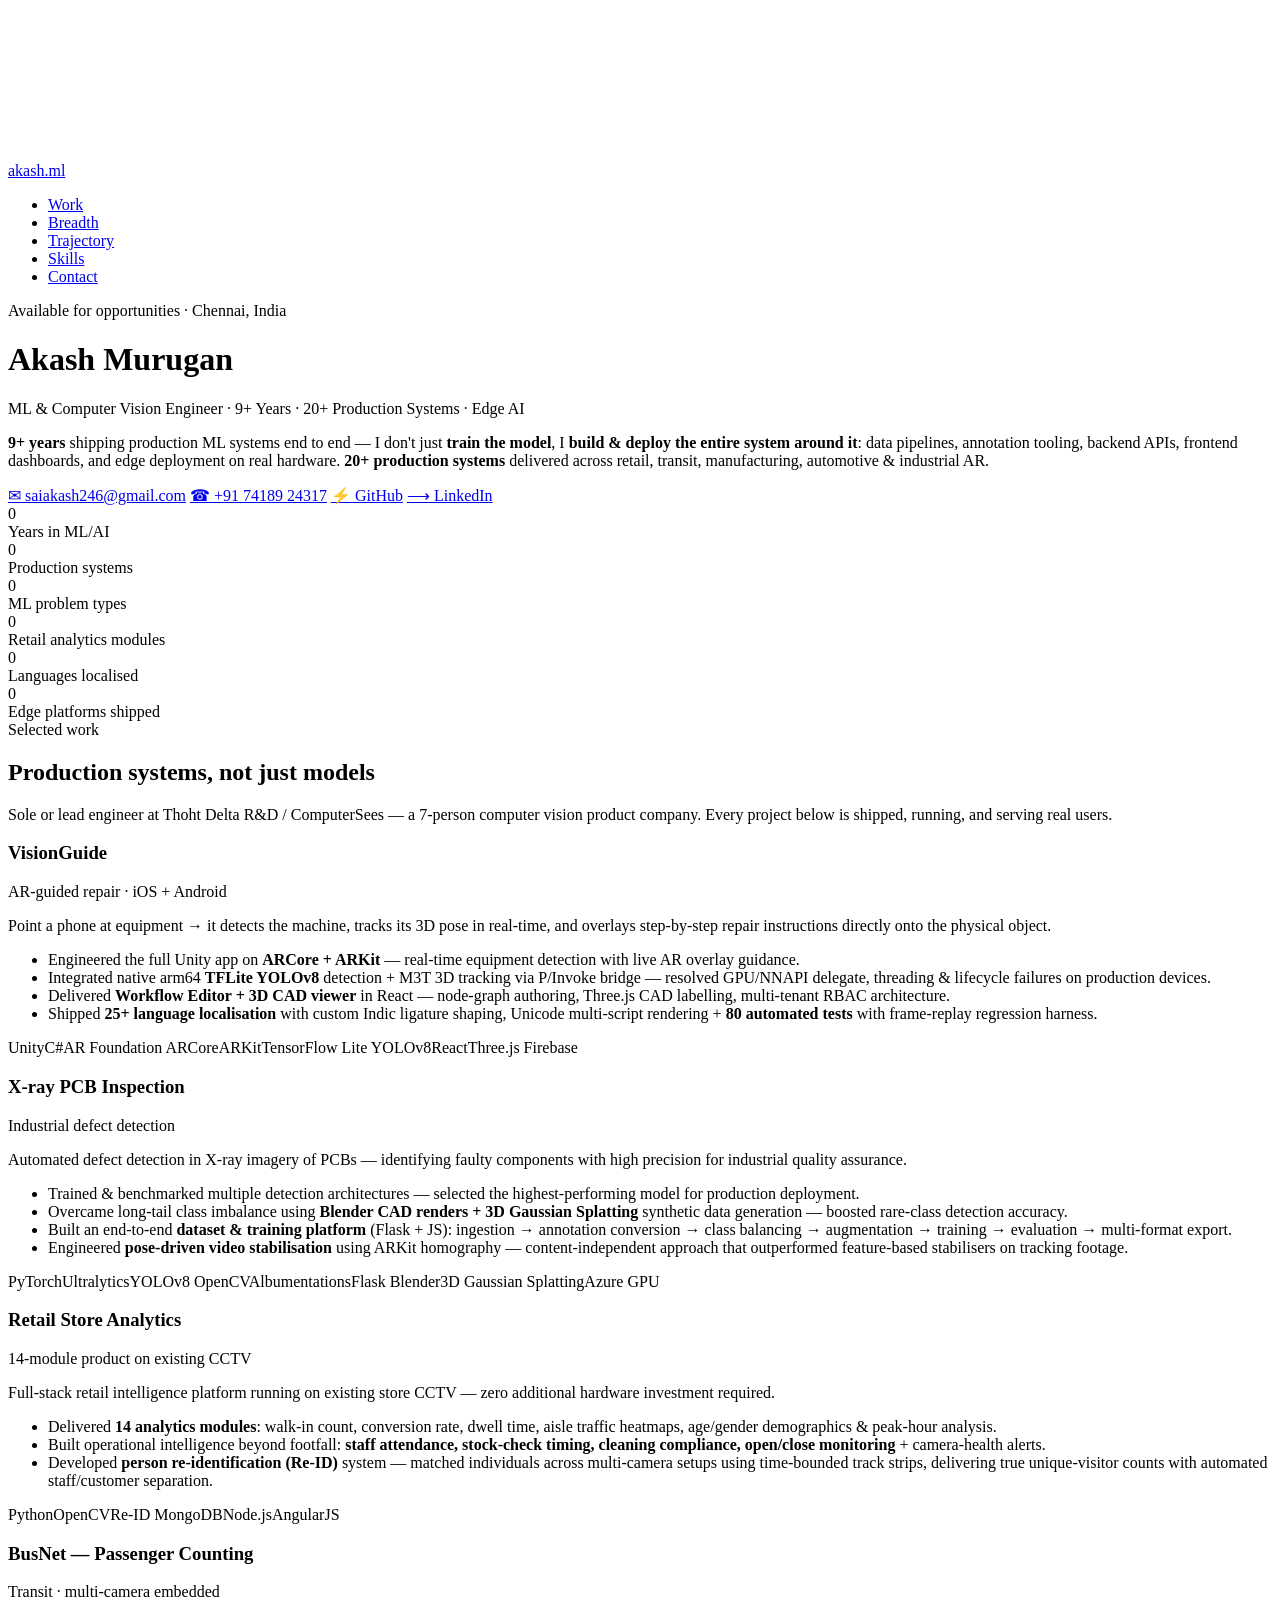
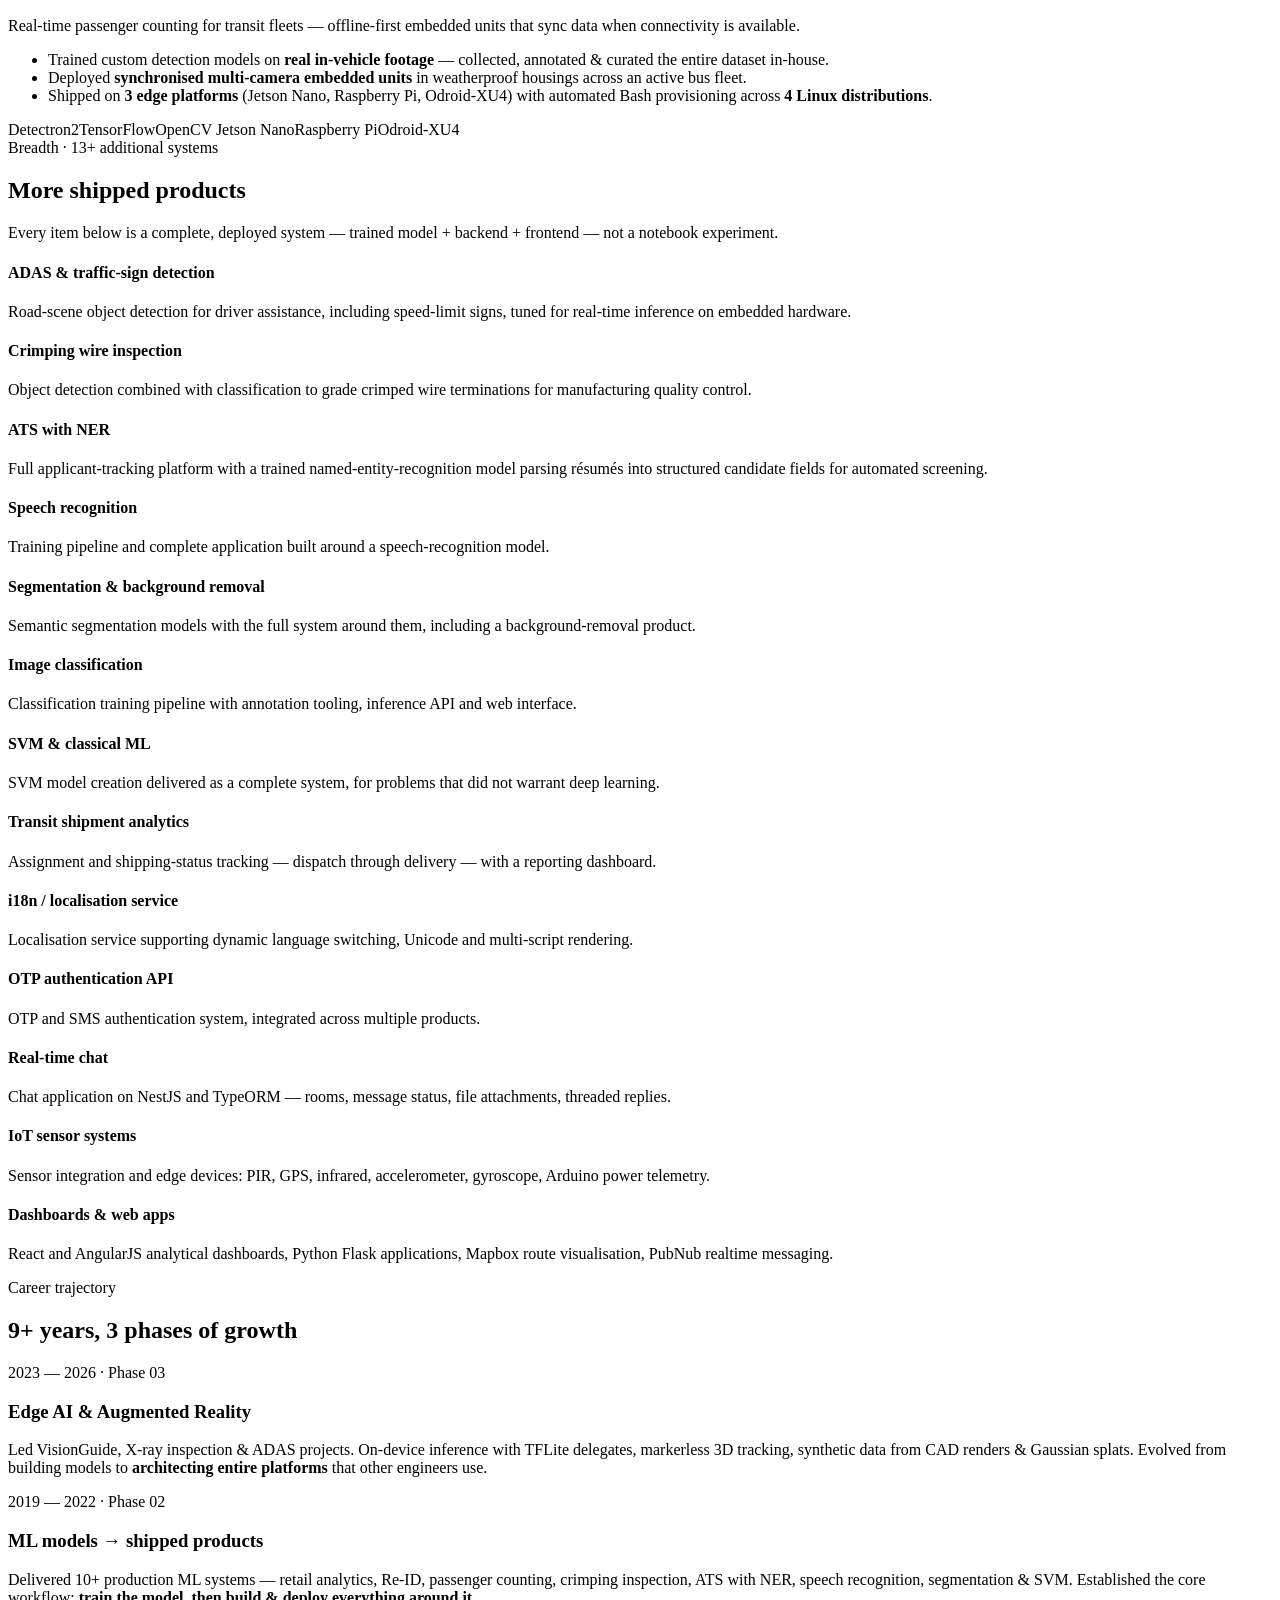
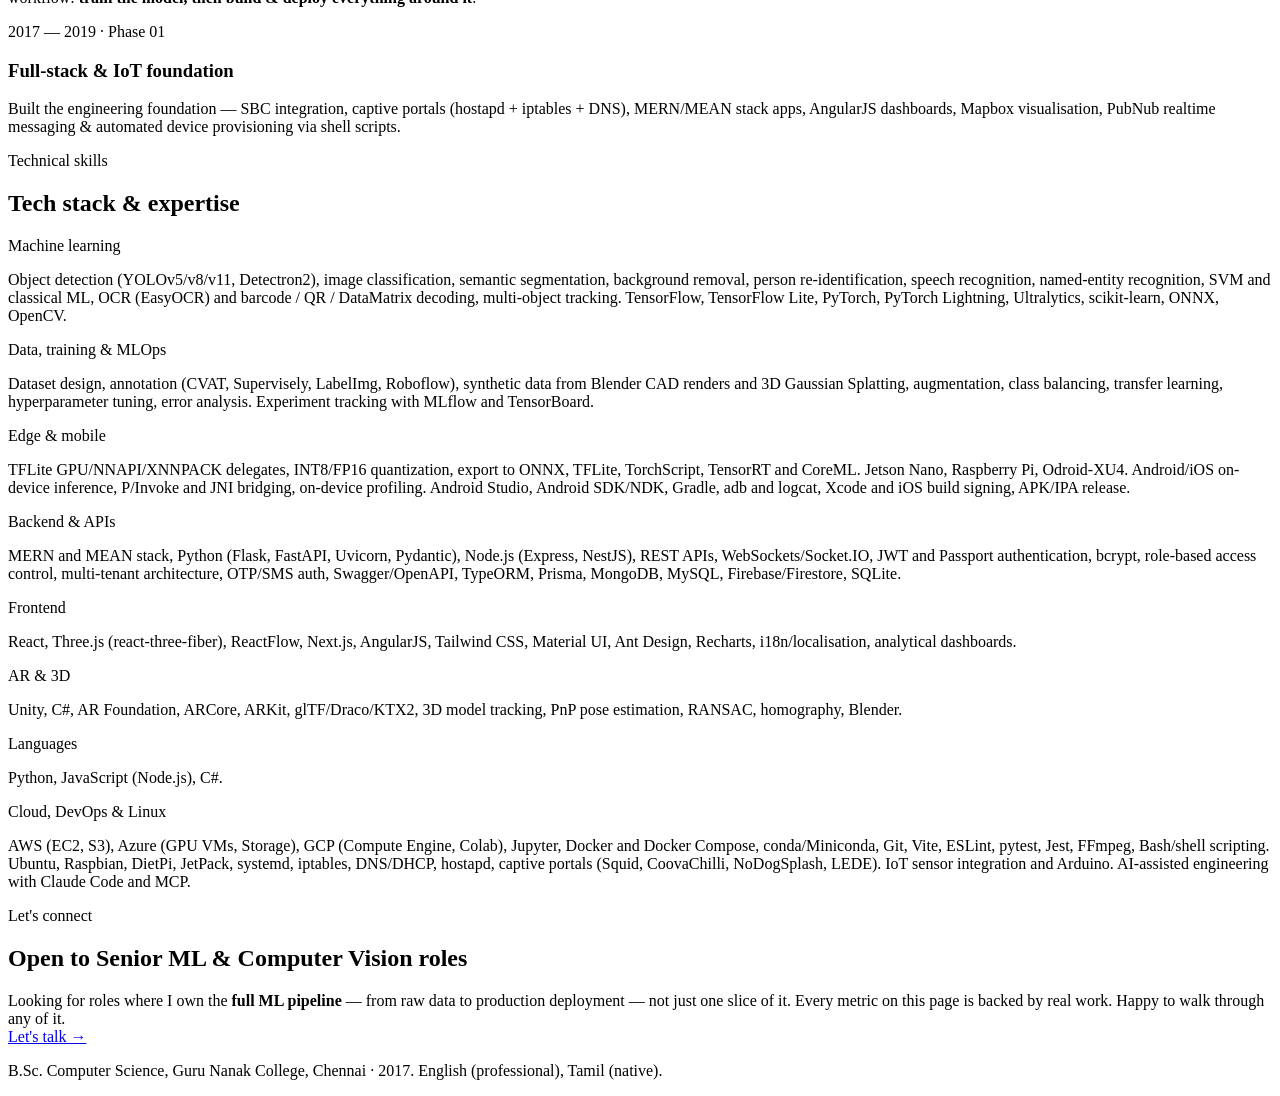
==== commit 8b50418f: "Update index.html" ====
--- a/index.html
+++ b/index.html
@@ -4,7 +4,7 @@
 <meta charset="utf-8">
 <meta name="viewport" content="width=device-width, initial-scale=1">
 <title>Akash Murugan — ML & Computer Vision Engineer</title>
-<meta name="description" content="Portfolio of Akash Murugan — 9 years building production ML systems end to end, from model training to edge deployment. 20+ shipped systems across retail, transit, manufacturing and AR.">
+<meta name="description" content="Akash Murugan — ML & Computer Vision Engineer with 9+ years of experience. 20+ production systems shipped across retail, transit, manufacturing & AR. Full-stack AI: model training → edge deployment.">
 <link rel="stylesheet" href="portfolio.css">
 </head>
 <body>
@@ -36,37 +36,38 @@
   <div class="hero-content">
     <div class="hero-label">
       <span class="dot"></span>
-      <span>Chennai, Tamil Nadu · India</span>
+      <span>Available for opportunities · Chennai, India</span>
     </div>
 
     <h1><span class="gradient-text">Akash Murugan</span></h1>
 
-    <p class="hero-role" id="typewriter" data-text="Machine Learning & Computer Vision Engineer — full-stack AI systems · edge deployment">Machine Learning & Computer Vision Engineer — full-stack AI systems · edge deployment</p>
+    <p class="hero-role" id="typewriter" data-text="ML & Computer Vision Engineer · 9+ Years · 20+ Production Systems · Edge AI">ML & Computer Vision Engineer · 9+ Years · 20+ Production Systems · Edge AI</p>
 
     <p class="hero-desc">
-      Nine years building machine-learning systems end to end. I <strong>train the model</strong>, then
-      <strong>build the entire system around it</strong> — annotation tooling, training pipeline,
-      backend, frontend, dashboards, and deployment onto whatever hardware it has to run on.
-      Twenty-plus production systems across retail, transit, manufacturing, automotive and industrial AR.
+      <strong>9+ years</strong> shipping production ML systems end to end — I don't just <strong>train the model</strong>, I
+      <strong>build &amp; deploy the entire system around it</strong>: data pipelines, annotation tooling,
+      backend APIs, frontend dashboards, and edge deployment on real hardware.
+      <strong>20+ production systems</strong> delivered across retail, transit, manufacturing, automotive &amp; industrial AR.
     </p>
 
     <nav class="contact-bar">
       <a class="contact-link" href="mailto:saiakash246@gmail.com">✉ saiakash246@gmail.com</a>
       <a class="contact-link" href="tel:+917418924317">☎ +91 74189 24317</a>
-      <a class="contact-link" href="https://www.linkedin.com/in/akash-murugan-6472aa143/">⟶ LinkedIn</a>
+      <a class="contact-link" href="https://github.com/saiakash" target="_blank" rel="noopener">⚡ GitHub</a>
+      <a class="contact-link" href="https://www.linkedin.com/in/akash-murugan-6472aa143/" target="_blank" rel="noopener">⟶ LinkedIn</a>
     </nav>
 
     <div class="hero-stats reveal">
       <div class="stat">
-        <div class="stat-value" data-count="9" data-suffix="">0</div>
-        <div class="stat-label">Years shipping ML</div>
+        <div class="stat-value" data-count="9" data-suffix="+">0</div>
+        <div class="stat-label">Years in ML/AI</div>
       </div>
       <div class="stat">
         <div class="stat-value" data-count="20" data-suffix="+">0</div>
         <div class="stat-label">Production systems</div>
       </div>
       <div class="stat">
-        <div class="stat-value" data-count="8" data-suffix="">0</div>
+        <div class="stat-value" data-count="8" data-suffix="+">0</div>
         <div class="stat-label">ML problem types</div>
       </div>
       <div class="stat">
@@ -74,11 +75,11 @@
         <div class="stat-label">Retail analytics modules</div>
       </div>
       <div class="stat">
-        <div class="stat-value" data-count="5" data-suffix="">0</div>
+        <div class="stat-value" data-count="25" data-suffix="+">0</div>
         <div class="stat-label">Languages localised</div>
       </div>
       <div class="stat">
-        <div class="stat-value" data-count="3" data-suffix="">0</div>
+        <div class="stat-value" data-count="3" data-suffix="+">0</div>
         <div class="stat-label">Edge platforms shipped</div>
       </div>
     </div>
@@ -89,8 +90,8 @@
 <section id="work">
   <div class="section-header reveal">
     <div class="section-label">Selected work</div>
-    <h2 class="section-title">Systems, not just models</h2>
-    <p class="section-desc">Built at Thoht Delta Research & Development Centre / ComputerSees, a seven-engineer computer vision product company, as sole or lead engineer.</p>
+    <h2 class="section-title">Production systems, not just models</h2>
+    <p class="section-desc">Sole or lead engineer at Thoht Delta R&amp;D / ComputerSees — a 7-person computer vision product company. Every project below is shipped, running, and serving real users.</p>
   </div>
 
   <div class="projects-grid">
@@ -100,13 +101,12 @@
         <h3>VisionGuide</h3>
         <span class="project-era">AR-guided repair · iOS + Android</span>
       </div>
-      <p class="project-desc">Point a phone at physical equipment; it recognises the machine, tracks its 3D pose live, and pins step-by-step service instructions onto the real object.</p>
-      <ul>
-        <li>Built the Unity application on <b>ARCore and ARKit</b>, detecting equipment and pinning live AR guidance onto it.</li>
-        <li>Integrated and debugged the on-device inference layer — native arm64 TFLite YOLOv8 detection and M3T 3D tracking behind a P/Invoke bridge — resolving GPU/NNAPI delegate, threading and lifecycle failures on real hardware.</li>
-        <li>Rebuilt viewpoint detection from a brittle hard-gate IoU matcher into <b>continuous sum-IoU template retrieval</b> with cascading RANSAC PnP thresholds, across <b>8 documented design iterations</b>.</li>
-        <li>Built the <b>Workflow Editor and 3D CAD viewer</b> in React: node-graph procedure authoring, Three.js CAD labelling, multi-tenant organisations with role-based access.</li>
-        <li>Shipped <b>5-language localisation</b> with custom Indic ligature shaping, plus <b>80 automated tests</b> and a frame-replay harness for off-device regression testing.</li>
+      <p class="project-desc">Point a phone at equipment → it detects the machine, tracks its 3D pose in real-time, and overlays step-by-step repair instructions directly onto the physical object.</p>
+      <ul>
+        <li>Engineered the full Unity app on <b>ARCore + ARKit</b> — real-time equipment detection with live AR overlay guidance.</li>
+        <li>Integrated native arm64 <b>TFLite YOLOv8</b> detection + M3T 3D tracking via P/Invoke bridge — resolved GPU/NNAPI delegate, threading &amp; lifecycle failures on production devices.</li>
+        <li>Delivered <b>Workflow Editor + 3D CAD viewer</b> in React — node-graph authoring, Three.js CAD labelling, multi-tenant RBAC architecture.</li>
+        <li>Shipped <b>25+ language localisation</b> with custom Indic ligature shaping, Unicode multi-script rendering + <b>80 automated tests</b> with frame-replay regression harness.</li>
       </ul>
       <div class="tech-stack">
         <span class="chip">Unity</span><span class="chip">C#</span><span class="chip">AR Foundation</span>
@@ -121,12 +121,12 @@
         <h3>X-ray PCB Inspection</h3>
         <span class="project-era">Industrial defect detection</span>
       </div>
-      <p class="project-desc">Detecting components and faults in X-ray imagery of circuit boards — the most rigorous model work I have done, and the easiest to prove.</p>
-      <ul>
-        <li>Trained and tuned detection models to identify components and defects, comparing architectures and training strategies to select the production model.</li>
-        <li>Solved long-tail class imbalance by generating <b>Blender CAD renders and 3D Gaussian Splatting synthetic imagery</b> plus background negatives, blended with real captures.</li>
-        <li>Built the <b>dataset and training platform</b> in Flask and JavaScript: ingestion, annotation-format conversion, class balancing, augmentation, splitting, training, evaluation analytics and multi-format model export.</li>
-        <li>Built <b>pose-driven video stabilisation</b> that warps frames by homography from ARKit rotation and intrinsics — it never looks at pixels, so moving tracked objects cannot corrupt it.</li>
+      <p class="project-desc">Automated defect detection in X-ray imagery of PCBs — identifying faulty components with high precision for industrial quality assurance.</p>
+      <ul>
+        <li>Trained &amp; benchmarked multiple detection architectures — selected the highest-performing model for production deployment.</li>
+        <li>Overcame long-tail class imbalance using <b>Blender CAD renders + 3D Gaussian Splatting</b> synthetic data generation — boosted rare-class detection accuracy.</li>
+        <li>Built an end-to-end <b>dataset &amp; training platform</b> (Flask + JS): ingestion → annotation conversion → class balancing → augmentation → training → evaluation → multi-format export.</li>
+        <li>Engineered <b>pose-driven video stabilisation</b> using ARKit homography — content-independent approach that outperformed feature-based stabilisers on tracking footage.</li>
       </ul>
       <div class="tech-stack">
         <span class="chip">PyTorch</span><span class="chip">Ultralytics</span><span class="chip">YOLOv8</span>
@@ -140,11 +140,11 @@
         <h3>Retail Store Analytics</h3>
         <span class="project-era">14-module product on existing CCTV</span>
       </div>
-      <p class="project-desc">A full retail operations product running on cameras the store already had — no new hardware. Model, backend and dashboard.</p>
-      <ul>
-        <li>Walk-in count and <b>conversion</b>, dwell time, aisle traffic, age and gender demographics, popular timings.</li>
-        <li>Operational modules well beyond footfall: <b>staff attendance, stock-checking time, store cleaning time, open/close compliance</b> and camera-health monitoring.</li>
-        <li>Paired with a <b>person re-identification system</b> matching individuals across entry and exit cameras using time-bounded track strips and path state — giving true unique visitors, with staff separated from customers.</li>
+      <p class="project-desc">Full-stack retail intelligence platform running on existing store CCTV — zero additional hardware investment required.</p>
+      <ul>
+        <li>Delivered <b>14 analytics modules</b>: walk-in count, conversion rate, dwell time, aisle traffic heatmaps, age/gender demographics &amp; peak-hour analysis.</li>
+        <li>Built operational intelligence beyond footfall: <b>staff attendance, stock-check timing, cleaning compliance, open/close monitoring</b> + camera-health alerts.</li>
+        <li>Developed <b>person re-identification (Re-ID)</b> system — matched individuals across multi-camera setups using time-bounded track strips, delivering true unique-visitor counts with automated staff/customer separation.</li>
       </ul>
       <div class="tech-stack">
         <span class="chip">Python</span><span class="chip">OpenCV</span><span class="chip">Re-ID</span>
@@ -157,11 +157,11 @@
         <h3>BusNet — Passenger Counting</h3>
         <span class="project-era">Transit · multi-camera embedded</span>
       </div>
-      <p class="project-desc">Counting passengers on buses. Vehicles lose connectivity constantly, so the units are offline-first and sync when they can.</p>
-      <ul>
-        <li>Detection models trained on real in-vehicle footage, built from raw video captured and annotated in house.</li>
-        <li><b>Synchronised multi-camera embedded units</b> in weatherproof housings, deployed across a numbered fleet.</li>
-        <li>Ran on <b>Jetson Nano, Raspberry Pi and Odroid-XU4</b> with automated Bash provisioning across four Linux distributions.</li>
+      <p class="project-desc">Real-time passenger counting for transit fleets — offline-first embedded units that sync data when connectivity is available.</p>
+      <ul>
+        <li>Trained custom detection models on <b>real in-vehicle footage</b> — collected, annotated &amp; curated the entire dataset in-house.</li>
+        <li>Deployed <b>synchronised multi-camera embedded units</b> in weatherproof housings across an active bus fleet.</li>
+        <li>Shipped on <b>3 edge platforms</b> (Jetson Nano, Raspberry Pi, Odroid-XU4) with automated Bash provisioning across <b>4 Linux distributions</b>.</li>
       </ul>
       <div class="tech-stack">
         <span class="chip">Detectron2</span><span class="chip">TensorFlow</span><span class="chip">OpenCV</span>
@@ -175,9 +175,9 @@
 <!-- ==================== BREADTH ==================== -->
 <section id="breadth">
   <div class="section-header reveal">
-    <div class="section-label">Breadth</div>
-    <h2 class="section-title">Also built and shipped</h2>
-    <p class="section-desc">Each of these is a complete system — trained model, backend and frontend — not a notebook experiment.</p>
+    <div class="section-label">Breadth · 13+ additional systems</div>
+    <h2 class="section-title">More shipped products</h2>
+    <p class="section-desc">Every item below is a complete, deployed system — trained model + backend + frontend — not a notebook experiment.</p>
   </div>
 
   <div class="breadth-grid">
@@ -200,25 +200,25 @@
 <!-- ==================== TRAJECTORY ==================== -->
 <section id="trajectory">
   <div class="section-header reveal">
-    <div class="section-label">Trajectory</div>
-    <h2 class="section-title">Nine years, three phases</h2>
+    <div class="section-label">Career trajectory</div>
+    <h2 class="section-title">9+ years, 3 phases of growth</h2>
   </div>
 
   <div class="timeline">
     <div class="timeline-item reveal">
       <div class="timeline-era">2023 — 2026 · Phase 03</div>
-      <h3>Edge AI and AR</h3>
-      <p>VisionGuide, X-ray inspection and ADAS. On-device inference with TFLite delegates, markerless 3D tracking, synthetic training data from CAD renders and Gaussian splats, and the web tooling other people use to author AR procedures. Increasingly I build the platform, not just the model.</p>
+      <h3>Edge AI &amp; Augmented Reality</h3>
+      <p>Led VisionGuide, X-ray inspection &amp; ADAS projects. On-device inference with TFLite delegates, markerless 3D tracking, synthetic data from CAD renders &amp; Gaussian splats. Evolved from building models to <strong>architecting entire platforms</strong> that other engineers use.</p>
     </div>
     <div class="timeline-item reveal">
       <div class="timeline-era">2019 — 2022 · Phase 02</div>
-      <h3>Machine learning, delivered as products</h3>
-      <p>Retail analytics, re-identification, passenger counting, crimping inspection, the ATS with its NER model, speech recognition, segmentation and SVM systems. This is where the pattern set in: train the model, then build everything around it. It is also where I learned that accuracy on a validation split is not the same thing as a product that works in a moving vehicle.</p>
+      <h3>ML models → shipped products</h3>
+      <p>Delivered 10+ production ML systems — retail analytics, Re-ID, passenger counting, crimping inspection, ATS with NER, speech recognition, segmentation &amp; SVM. Established the core workflow: <strong>train the model, then build &amp; deploy everything around it</strong>.</p>
     </div>
     <div class="timeline-item reveal">
       <div class="timeline-era">2017 — 2019 · Phase 01</div>
-      <h3>Full-stack and IoT generalist</h3>
-      <p>Single-board computers, sensor integration, and the networking layer — a captive portal built from scratch on hostapd, iptables and DNS routing with SMS-OTP auth. MERN and MEAN stack web applications, AngularJS dashboards, Mapbox route visualisation, PubNub realtime messaging, and shell automation for provisioning devices in the field.</p>
+      <h3>Full-stack &amp; IoT foundation</h3>
+      <p>Built the engineering foundation — SBC integration, captive portals (hostapd + iptables + DNS), MERN/MEAN stack apps, AngularJS dashboards, Mapbox visualisation, PubNub realtime messaging &amp; automated device provisioning via shell scripts.</p>
     </div>
   </div>
 </section>
@@ -226,8 +226,8 @@
 <!-- ==================== SKILLS ==================== -->
 <section id="skills">
   <div class="section-header reveal">
-    <div class="section-label">Capability</div>
-    <h2 class="section-title">What I work in</h2>
+    <div class="section-label">Technical skills</div>
+    <h2 class="section-title">Tech stack &amp; expertise</h2>
   </div>
 
   <div class="skills-grid reveal">
@@ -269,14 +269,14 @@
 <!-- ==================== FOOTER ==================== -->
 <footer class="footer" id="contact">
   <div class="section-header reveal">
-    <div class="section-label">Open to</div>
-    <h2 class="section-title">Senior machine learning & computer vision roles</h2>
+    <div class="section-label">Let's connect</div>
+    <h2 class="section-title">Open to Senior ML &amp; Computer Vision roles</h2>
   </div>
   <p class="section-desc reveal" style="margin-bottom:0">
-    I am looking for work where owning the full pipeline matters — data through deployment — rather
-    than one slice of it. Happy to walk through any number on this page and show where it came from.
+    Looking for roles where I own the <strong>full ML pipeline</strong> — from raw data to production deployment — not just one slice of it.
+    Every metric on this page is backed by real work. Happy to walk through any of it.
   </p>
-  <a class="footer-cta reveal" href="mailto:saiakash246@gmail.com?subject=Machine%20Learning%20role">Get in touch →</a>
+  <a class="footer-cta reveal" href="mailto:saiakash246@gmail.com?subject=Machine%20Learning%20role">Let's talk →</a>
   <p class="footer-note reveal">
     B.Sc. Computer Science, Guru Nanak College, Chennai · 2017. English (professional), Tamil (native).
   </p>
